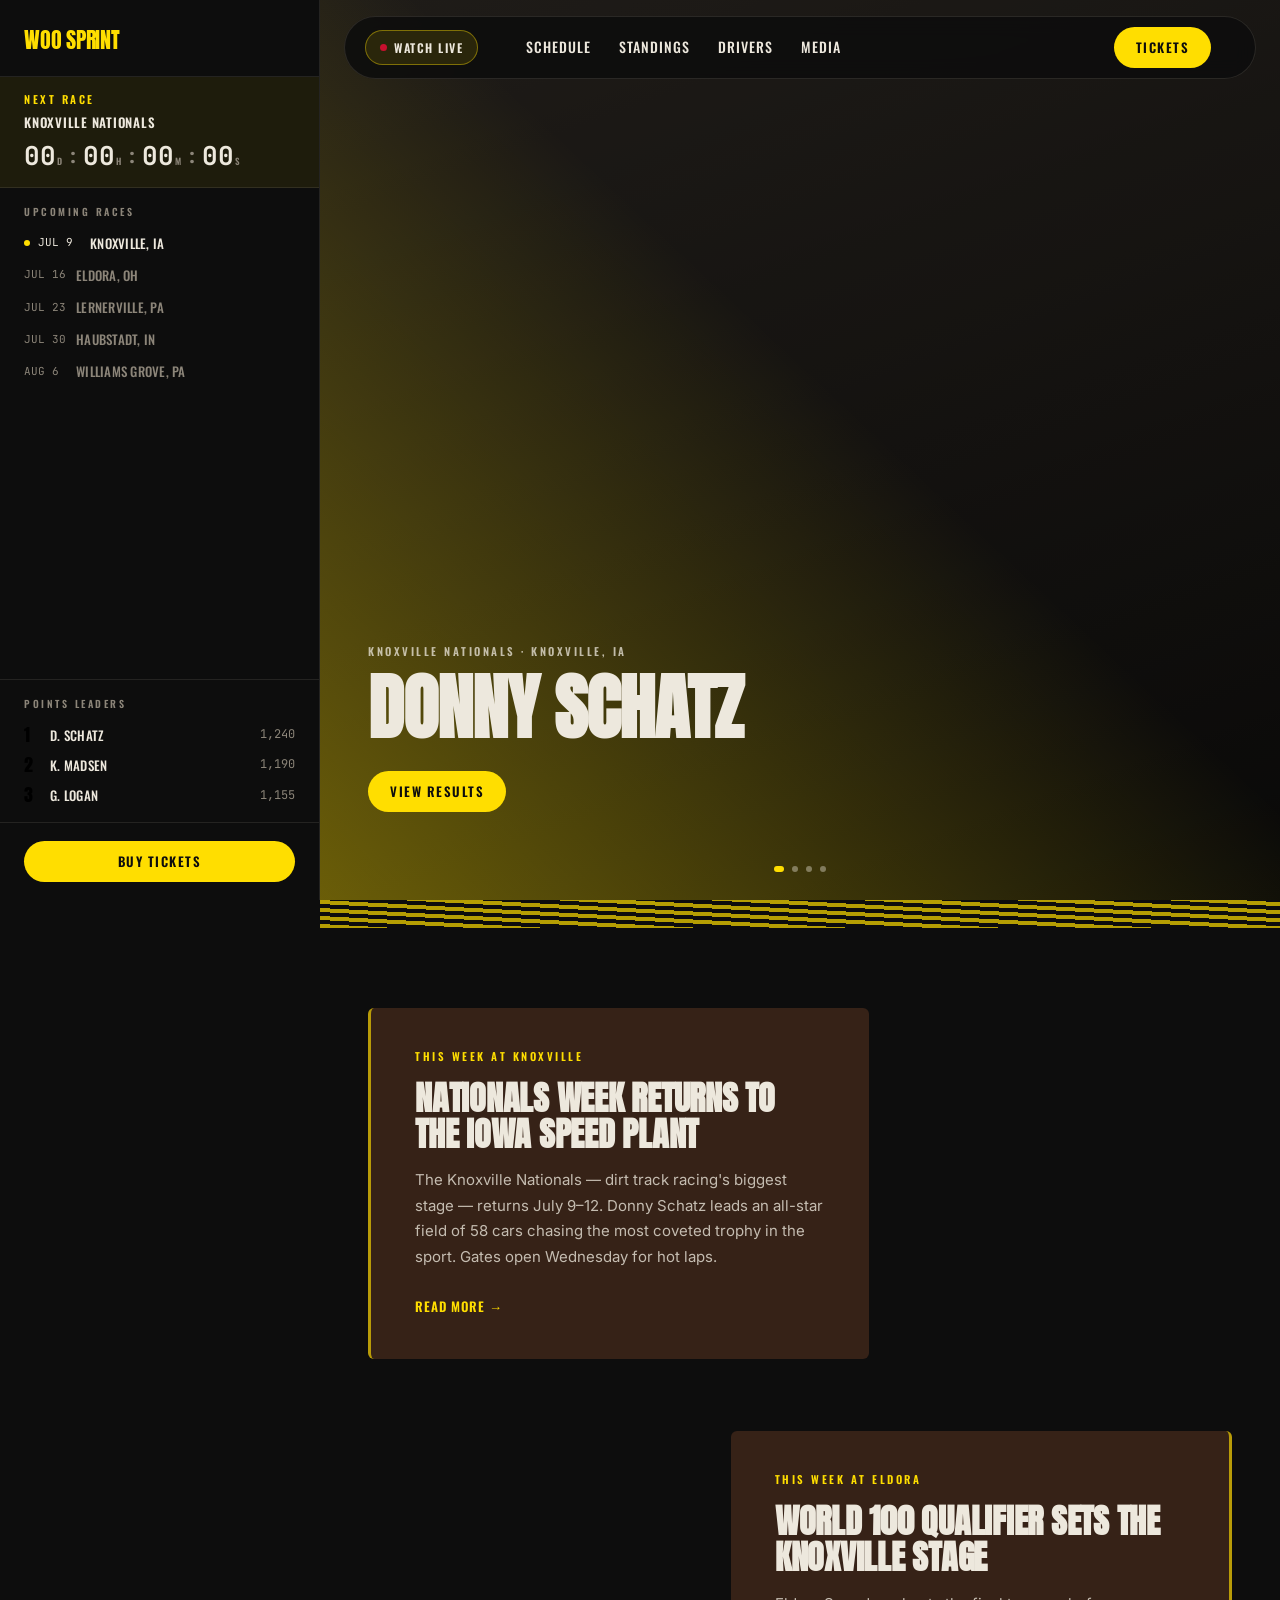
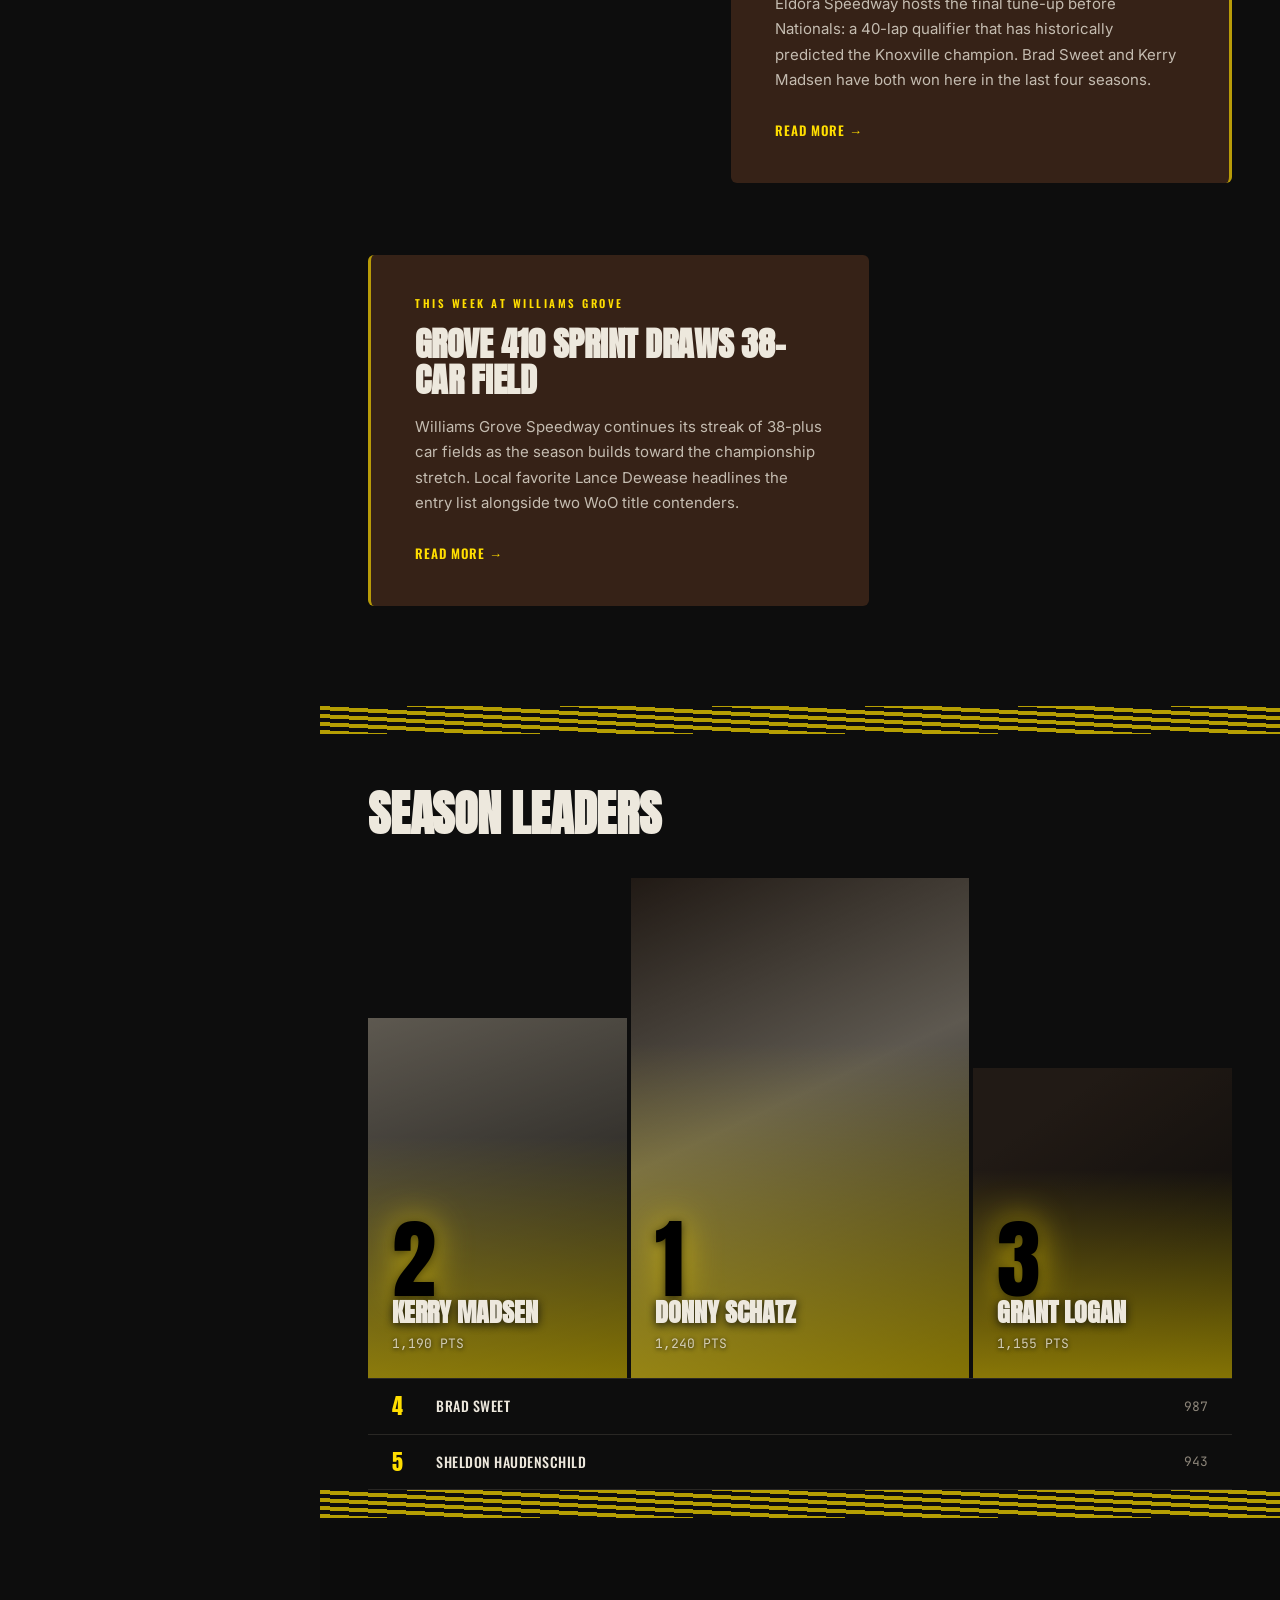
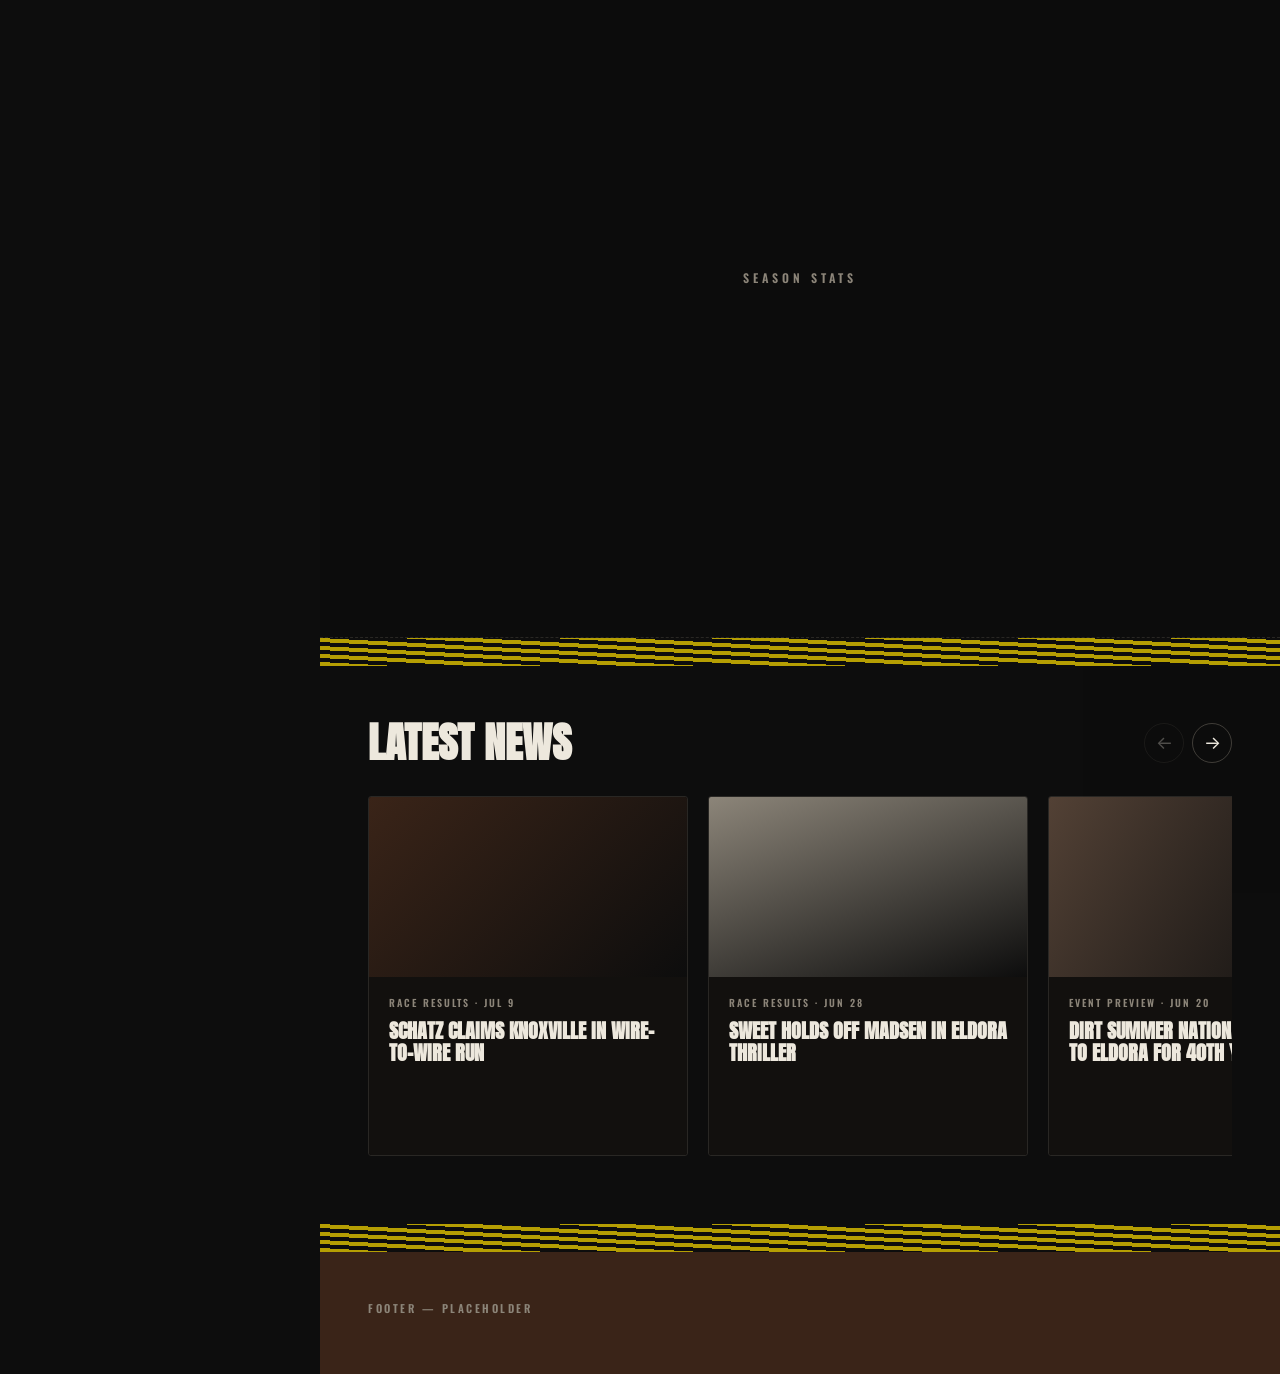
==== index.html @ 0c0a27f6 "floating block buildout and picture optimization" ====
<!DOCTYPE html>
<!-- <html lang="en" data-brand="woo-sprint"> -->
<!-- <html lang="en" data-brand="super-dirtcar"> -->
  <html lang="en" data-brand="woo-latemodel">

<head>
  <meta charset="UTF-8">
  <meta name="viewport" content="width=device-width, initial-scale=1.0">
  <title>World of Outlaws Sprint Cars — DIRTcar Racing</title>
  <link rel="preconnect" href="https://fonts.googleapis.com">
  <link rel="preconnect" href="https://fonts.gstatic.com" crossorigin>
  <link href="https://fonts.googleapis.com/css2?family=Anton&family=Oswald:wght@400;500;600&family=Inter:wght@400;500&family=JetBrains+Mono:wght@400;700&display=swap" rel="stylesheet">
  <link rel="stylesheet" href="style.css">
  <!--
    PERF: Layer 2 background image — browser cannot discover CSS background-image
    URLs until the stylesheet is parsed and applied. This preload moves it onto
    the critical path so it starts loading in parallel with the CSS download.
    fetchpriority="high" because it is a full-viewport, first-paint asset.
    PROD: update href to the WebP/AVIF asset on CloudFront CDN (see DESIGN_PLAN.md § 7).
  -->
  <link rel="preload" as="image" href="https://picsum.photos/seed/dirtcar/1920/1080" fetchpriority="high">
</head>
<body>

  <!-- LAYER 2: Fixed graded background — z-index: 0. Never scrolls. -->
  <div class="layer-bg" aria-hidden="true"></div>

  <!-- LAYER 1A: Left rail — DATA frame. position:fixed, always visible. -->
  <aside class="rail" aria-label="Season data">

    <div class="rail__logo">
      <span class="rail__logo-wordmark">WoO SPRINT</span>
    </div>

    <div class="rail__ticker">
      <p class="rail__eyebrow">NEXT RACE</p>
      <p class="rail__race-name u-truncate">KNOXVILLE NATIONALS</p>
      <div class="countdown" id="countdown" aria-label="Time until race start" aria-live="off">
        <span class="countdown__segment">
          <span class="countdown__digits u-mono-num" id="cd-days">00</span>
          <span class="countdown__unit u-label">D</span>
        </span>
        <span class="countdown__colon" aria-hidden="true">:</span>
        <span class="countdown__segment">
          <span class="countdown__digits u-mono-num" id="cd-hours">00</span>
          <span class="countdown__unit u-label">H</span>
        </span>
        <span class="countdown__colon" aria-hidden="true">:</span>
        <span class="countdown__segment">
          <span class="countdown__digits u-mono-num" id="cd-mins">00</span>
          <span class="countdown__unit u-label">M</span>
        </span>
        <span class="countdown__colon" aria-hidden="true">:</span>
        <span class="countdown__segment">
          <span class="countdown__digits u-mono-num" id="cd-secs">00</span>
          <span class="countdown__unit u-label">S</span>
        </span>
      </div>
    </div>

    <nav class="rail__schedule" aria-label="Upcoming races">
      <h2 class="rail__section-heading u-label">UPCOMING RACES</h2>
      <ul class="rail__race-list" role="list">
        <li class="rail__race-item rail__race-item--next">
          <span class="rail__race-dot" aria-hidden="true"></span>
          <span class="rail__race-date u-mono-num">JUL 9</span>
          <span class="rail__race-track u-truncate">Knoxville, IA</span>
        </li>
        <li class="rail__race-item">
          <span class="rail__race-date u-mono-num">JUL 16</span>
          <span class="rail__race-track u-truncate">Eldora, OH</span>
        </li>
        <li class="rail__race-item">
          <span class="rail__race-date u-mono-num">JUL 23</span>
          <span class="rail__race-track u-truncate">Lernerville, PA</span>
        </li>
        <li class="rail__race-item">
          <span class="rail__race-date u-mono-num">JUL 30</span>
          <span class="rail__race-track u-truncate">Haubstadt, IN</span>
        </li>
        <li class="rail__race-item">
          <span class="rail__race-date u-mono-num">AUG 6</span>
          <span class="rail__race-track u-truncate">Williams Grove, PA</span>
        </li>
      </ul>
    </nav>

    <div class="rail__standings" aria-label="Points leaders">
      <h2 class="rail__section-heading u-label">POINTS LEADERS</h2>
      <ol class="rail__standings-list">
        <li class="rail__standings-item">
          <span class="rail__standings-pos">1</span>
          <span class="rail__standings-name u-truncate">D. SCHATZ</span>
          <span class="rail__standings-pts u-mono-num">1,240</span>
        </li>
        <li class="rail__standings-item">
          <span class="rail__standings-pos">2</span>
          <span class="rail__standings-name u-truncate">K. MADSEN</span>
          <span class="rail__standings-pts u-mono-num">1,190</span>
        </li>
        <li class="rail__standings-item">
          <span class="rail__standings-pos">3</span>
          <span class="rail__standings-name u-truncate">G. LOGAN</span>
          <span class="rail__standings-pts u-mono-num">1,155</span>
        </li>
      </ol>
    </div>

    <div class="rail__cta-wrap">
      <a href="#" class="btn rail__cta">BUY TICKETS</a>
    </div>

  </aside>

  <!-- LAYER 1B: Top pill header — NAVIGATION frame. Spans right column, collapses on scroll. -->
  <header class="pill-header" id="pill-header">
    <div class="pill-header__inner">

      <!-- WATCH LIVE: persists in both pill states when isLive=true. .pill-header--has-live set by JS. -->
      <a href="https://dirtvision.com"
         target="_blank"
         rel="noopener noreferrer"
         class="pill-watch-live"
         id="pill-watch-live"
         aria-label="Watch live racing on DIRTVision, opens in new tab"
         tabindex="-1">
        <span class="pill-watch-live__dot" aria-hidden="true"></span>
        WATCH LIVE
      </a>

      <!-- Logomark: collapsed state only -->
      <span class="pill-header__logomark" aria-hidden="true">WoO</span>

      <!-- Primary nav: expanded state only — collapses into drawer on scroll -->
      <nav class="pill-nav" aria-label="Primary navigation">
        <a href="#schedule" class="pill-nav__link">SCHEDULE</a>
        <a href="#standings" class="pill-nav__link">STANDINGS</a>
        <a href="#drivers" class="pill-nav__link">DRIVERS</a>
        <a href="#media" class="pill-nav__link">MEDIA</a>
      </nav>

      <!-- CTA: always visible in both states -->
      <a href="#" class="btn pill-header__cta-btn">TICKETS</a>

      <!-- Hamburger: collapsed state only -->
      <button class="pill-header__hamburger"
              aria-label="Open navigation menu"
              aria-expanded="false"
              aria-controls="nav-drawer"
              tabindex="-1">
        <span aria-hidden="true"></span>
        <span aria-hidden="true"></span>
        <span aria-hidden="true"></span>
      </button>

    </div>
  </header>

  <!-- Mobile / collapsed nav drawer -->
  <dialog class="nav-drawer" id="nav-drawer" aria-label="Navigation menu">
    <button class="nav-drawer__close" aria-label="Close navigation menu">&#x2715;</button>
    <nav class="nav-drawer__nav" aria-label="Site navigation">
      <a href="#schedule" class="nav-drawer__link">SCHEDULE</a>
      <a href="#standings" class="nav-drawer__link">STANDINGS</a>
      <a href="#drivers" class="nav-drawer__link">DRIVERS</a>
      <a href="#media" class="nav-drawer__link">MEDIA</a>
    </nav>
    <div class="nav-drawer__data">
      <p class="nav-drawer__placeholder">[Upcoming races — placeholder]</p>
      <p class="nav-drawer__placeholder">[Points leaders — placeholder]</p>
    </div>
  </dialog>

  <!-- LAYER 3: Scrolling content — z-index: 10, margin-left: 320px on desktop -->
  <main class="content-channel">

    <!-- LAYER 3.1: Hero — Most Recent Winner Carousel -->
    <!-- PRODUCTION: slide data from WRG-PublicApi race-results endpoint -->
    <section class="hero" id="hero" aria-label="Recent race winners">
      <div class="hero__track">

        <article class="hero__slide hero__slide--active"
                 id="hero-slide-0"
                 aria-roledescription="slide"
                 aria-label="Slide 1 of 4: Donny Schatz">
          <!--
            PROD: replace .hero__photo div with a <picture> element (slide 1 only):
            <picture>
              <source type="image/avif" srcset="hero-schatz.avif">
              <source type="image/webp" srcset="hero-schatz.webp">
              <img class="hero__photo"
                   src="hero-schatz.jpg"
                   alt="Donny Schatz racing at Knoxville Nationals"
                   width="1440" height="900"
                   loading="eager" fetchpriority="high" decoding="sync">
            </picture>
            ABOVE THE FOLD — do NOT use loading="lazy".
            Sized to 1440×900 (viewport box); serve from CloudFront CDN.
          -->
          <div class="hero__photo" aria-hidden="true"></div>
          <div class="hero__grad" aria-hidden="true"></div>
          <div class="hero__content" data-initial>
            <p class="hero__eyebrow">KNOXVILLE NATIONALS · KNOXVILLE, IA</p>
            <h2 class="hero__name">DONNY SCHATZ</h2>
            <a href="#" class="btn hero__cta">VIEW RESULTS</a>
          </div>
        </article>

        <article class="hero__slide"
                 id="hero-slide-1"
                 aria-roledescription="slide"
                 aria-label="Slide 2 of 4: Brad Sweet"
                 aria-hidden="true">
          <!--
            PROD: <picture> with lazy loading — slide starts hidden, 5 s until auto-advance:
            <picture>
              <source type="image/avif" srcset="hero-sweet.avif">
              <source type="image/webp" srcset="hero-sweet.webp">
              <img class="hero__photo"
                   src="hero-sweet.jpg"
                   alt="Brad Sweet racing at Eldora Speedway"
                   width="1440" height="900"
                   loading="lazy" decoding="async">
            </picture>
          -->
          <div class="hero__photo" aria-hidden="true"></div>
          <div class="hero__grad" aria-hidden="true"></div>
          <div class="hero__content">
            <p class="hero__eyebrow">DIRT SUMMER NATIONALS · ELDORA, OH</p>
            <h2 class="hero__name">BRAD SWEET</h2>
            <a href="#" class="btn hero__cta">VIEW RESULTS</a>
          </div>
        </article>

        <article class="hero__slide"
                 id="hero-slide-2"
                 aria-roledescription="slide"
                 aria-label="Slide 3 of 4: Kerry Madsen"
                 aria-hidden="true">
          <!--
            PROD: <picture> with lazy loading — slide 3:
            <picture>
              <source type="image/avif" srcset="hero-madsen.avif">
              <source type="image/webp" srcset="hero-madsen.webp">
              <img class="hero__photo"
                   src="hero-madsen.jpg"
                   alt="Kerry Madsen racing at Williams Grove Speedway"
                   width="1440" height="900"
                   loading="lazy" decoding="async">
            </picture>
          -->
          <div class="hero__photo" aria-hidden="true"></div>
          <div class="hero__grad" aria-hidden="true"></div>
          <div class="hero__content">
            <p class="hero__eyebrow">WILLIAMS GROVE 410 SPRINT · WILLIAMS GROVE, PA</p>
            <h2 class="hero__name">KERRY MADSEN</h2>
            <a href="#" class="btn hero__cta">VIEW RESULTS</a>
          </div>
        </article>

        <article class="hero__slide"
                 id="hero-slide-3"
                 aria-roledescription="slide"
                 aria-label="Slide 4 of 4: Sheldon Haudenschild"
                 aria-hidden="true">
          <!--
            PROD: <picture> with lazy loading — slide 4:
            <picture>
              <source type="image/avif" srcset="hero-haudenschild.avif">
              <source type="image/webp" srcset="hero-haudenschild.webp">
              <img class="hero__photo"
                   src="hero-haudenschild.jpg"
                   alt="Sheldon Haudenschild racing at Tulsa Speedway"
                   width="1440" height="900"
                   loading="lazy" decoding="async">
            </picture>
          -->
          <div class="hero__photo" aria-hidden="true"></div>
          <div class="hero__grad" aria-hidden="true"></div>
          <div class="hero__content">
            <p class="hero__eyebrow">DIRT CLASSIC · TULSA, OK</p>
            <h2 class="hero__name">SHELDON HAUDENSCHILD</h2>
            <a href="#" class="btn hero__cta">VIEW RESULTS</a>
          </div>
        </article>

      </div>

      <div class="hero__dots" role="group" aria-label="Slide navigation">
        <button class="hero__dot hero__dot--active"
                aria-label="Slide 1: Donny Schatz"
                aria-pressed="true"></button>
        <button class="hero__dot"
                aria-label="Slide 2: Brad Sweet"
                aria-pressed="false"
                tabindex="-1"></button>
        <button class="hero__dot"
                aria-label="Slide 3: Kerry Madsen"
                aria-pressed="false"
                tabindex="-1"></button>
        <button class="hero__dot"
                aria-label="Slide 4: Sheldon Haudenschild"
                aria-pressed="false"
                tabindex="-1"></button>
      </div>
    </section>

    <!-- Scroll sentinel: IntersectionObserver target for pill collapse trigger -->
    <div class="scroll-sentinel" id="scroll-sentinel" aria-hidden="true"></div>

    <!-- Clay-groove divider sample — renders between hero and floating blocks -->
    <div class="clay-divider" aria-hidden="true"></div>

    <!-- LAYER 3.2: Floating Feature Blocks — Thibaut Courtois pattern -->
    <!--
      PRODUCTION: .layer-bg::before photograph must depict the SAME track/event
      as these editorial blocks. The background is the subject of the content
      floating in front of it — without that alignment the three-layer depth model
      collapses to a generic parallax gesture. Update the background-image URL in
      .layer-bg::before and the block copy together as a single release when
      featuring a new event. Block content from WRG-PublicApi featured-events endpoint.
    -->
    <section class="floating-blocks" id="schedule" aria-label="Race week features">
      <div class="floating-blocks__inner">

        <div class="floating-block floating-block--left">
          <article class="floating-block__card">
            <p class="floating-block__eyebrow u-label">This week at Knoxville</p>
            <h2 class="floating-block__headline">NATIONALS WEEK RETURNS TO THE IOWA SPEED PLANT</h2>
            <p class="floating-block__blurb">The Knoxville Nationals — dirt track racing's biggest stage — returns July 9–12. Donny Schatz leads an all-star field of 58 cars chasing the most coveted trophy in the sport. Gates open Wednesday for hot laps.</p>
            <a href="#" class="floating-block__link">Read more &#8594;</a>
          </article>
        </div>

        <div class="floating-block floating-block--right">
          <article class="floating-block__card">
            <p class="floating-block__eyebrow u-label">This week at Eldora</p>
            <h2 class="floating-block__headline">WORLD 100 QUALIFIER SETS THE KNOXVILLE STAGE</h2>
            <p class="floating-block__blurb">Eldora Speedway hosts the final tune-up before Nationals: a 40-lap qualifier that has historically predicted the Knoxville champion. Brad Sweet and Kerry Madsen have both won here in the last four seasons.</p>
            <a href="#" class="floating-block__link">Read more &#8594;</a>
          </article>
        </div>

        <div class="floating-block floating-block--left">
          <article class="floating-block__card">
            <p class="floating-block__eyebrow u-label">This week at Williams Grove</p>
            <h2 class="floating-block__headline">GROVE 410 SPRINT DRAWS 38-CAR FIELD</h2>
            <p class="floating-block__blurb">Williams Grove Speedway continues its streak of 38-plus car fields as the season builds toward the championship stretch. Local favorite Lance Dewease headlines the entry list alongside two WoO title contenders.</p>
            <a href="#" class="floating-block__link">Read more &#8594;</a>
          </article>
        </div>

      </div>
    </section>

    <!-- LAYER 3.3: Standings — Formula 1 podium pattern -->
    <!-- PRODUCTION: driver data from WRG-PublicApi driver/standings tables -->
    <section class="standings" id="standings" aria-label="Season standings">
      <div class="clay-divider" aria-hidden="true"></div>

      <div class="standings__inner">
        <h2 class="standings__heading">SEASON LEADERS</h2>

        <!-- Podium: DOM order P1, P2, P3 (semantic); CSS order rearranges to P2, P1, P3 on desktop -->
        <div class="standings__podium" id="standings-podium">

          <!-- P1 — champion; desktop center (order:2), mobile first (order:1) -->
          <article class="standings__card standings__card--p1" aria-label="1st place: Donny Schatz">
            <!--
              PROD: replace .standings__photo div (P1 — ~400 px wide × 500 px tall):
              <picture>
                <source type="image/avif" srcset="driver-schatz.avif">
                <source type="image/webp" srcset="driver-schatz.webp">
                <img class="standings__photo"
                     src="driver-schatz.jpg"
                     alt=""
                     width="400" height="500"
                     loading="lazy" decoding="async">
              </picture>
              alt="" because the article's aria-label already names the driver;
              the photo is supplementary. Card is position:relative so the img
              must be position:absolute; inset:0; width:100%; height:100%;
              object-fit:cover (add to .standings__photo img rule in CSS).
            -->
            <div class="standings__photo" aria-hidden="true"></div>
            <div class="standings__wash" aria-hidden="true"></div>
            <div class="standings__info">
              <span class="standings__rank" aria-hidden="true">1</span>
              <h3 class="standings__name">DONNY SCHATZ</h3>
              <span class="standings__pts u-mono-num">1,240 PTS</span>
            </div>
          </article>

          <!-- P2 — desktop left flank (order:1) -->
          <article class="standings__card standings__card--p2" aria-label="2nd place: Kerry Madsen">
            <!--
              PROD: replace .standings__photo div (P2 — ~308 px wide × 360 px tall):
              <picture>
                <source type="image/avif" srcset="driver-madsen.avif">
                <source type="image/webp" srcset="driver-madsen.webp">
                <img class="standings__photo"
                     src="driver-madsen.jpg"
                     alt=""
                     width="308" height="360"
                     loading="lazy" decoding="async">
              </picture>
            -->
            <div class="standings__photo" aria-hidden="true"></div>
            <div class="standings__wash" aria-hidden="true"></div>
            <div class="standings__info">
              <span class="standings__rank" aria-hidden="true">2</span>
              <h3 class="standings__name">KERRY MADSEN</h3>
              <span class="standings__pts u-mono-num">1,190 PTS</span>
            </div>
          </article>

          <!-- P3 — desktop right flank (order:3) -->
          <article class="standings__card standings__card--p3" aria-label="3rd place: Grant Logan">
            <!--
              PROD: replace .standings__photo div (P3 — ~308 px wide × 310 px tall):
              <picture>
                <source type="image/avif" srcset="driver-logan.avif">
                <source type="image/webp" srcset="driver-logan.webp">
                <img class="standings__photo"
                     src="driver-logan.jpg"
                     alt=""
                     width="308" height="310"
                     loading="lazy" decoding="async">
              </picture>
            -->
            <div class="standings__photo" aria-hidden="true"></div>
            <div class="standings__wash" aria-hidden="true"></div>
            <div class="standings__info">
              <span class="standings__rank" aria-hidden="true">3</span>
              <h3 class="standings__name">GRANT LOGAN</h3>
              <span class="standings__pts u-mono-num">1,155 PTS</span>
            </div>
          </article>

        </div>

        <!-- P4–P5 compact rows — PRODUCTION: from WRG-PublicApi driver/standings tables -->
        <ol class="standings__list" aria-label="Standings positions 4 and 5">
          <li class="standings__list-item">
            <span class="standings__list-rank" aria-hidden="true">4</span>
            <span class="standings__list-name">BRAD SWEET</span>
            <span class="standings__list-pts u-mono-num"><span class="sr-only">Points: </span>987</span>
          </li>
          <li class="standings__list-item">
            <span class="standings__list-rank" aria-hidden="true">5</span>
            <span class="standings__list-name">SHELDON HAUDENSCHILD</span>
            <span class="standings__list-pts u-mono-num"><span class="sr-only">Points: </span>943</span>
          </li>
        </ol>
      </div>

      <div class="clay-divider" aria-hidden="true"></div>
    </section>

    <section class="placeholder-section" aria-label="Season stats (placeholder)">
      <p class="placeholder-section__label u-label">SEASON STATS</p>
    </section>

    <!-- LAYER 3.5: News — Juventus horizontal card scroll pattern -->
    <!-- PRODUCTION: card data from WRG-PublicApi news endpoint -->
    <section class="news" id="media" aria-label="Latest news">
      <div class="clay-divider" aria-hidden="true"></div>

      <div class="news__inner">
        <div class="news__header">
          <h2 class="news__heading">LATEST NEWS</h2>
          <div class="news__arrows">
            <button class="news__arrow news__arrow--prev"
                    aria-label="Previous news"
                    disabled>&#8592;</button>
            <button class="news__arrow news__arrow--next"
                    aria-label="Next news">&#8594;</button>
          </div>
        </div>

        <div class="news__track" id="news-track" tabindex="0">

          <!--
            PROD IMAGE PATTERN (all news cards — repeat per card):
            Replace .news__card-image div with a <picture> element:
            <picture>
              <source type="image/avif" srcset="news-slug.avif">
              <source type="image/webp" srcset="news-slug.webp">
              <img class="news__card-image"
                   src="news-slug.jpg"
                   alt="[Descriptive caption — distinct from headline; what is shown in the photo]"
                   width="320" height="180"
                   loading="lazy" decoding="async">
            </picture>
            All news cards are below the fold — loading="lazy" is correct for every card.
            width/height lock the 16:9 aspect ratio so the browser reserves 180 px of height
            before the image loads (prevents layout shift in the card track).
            Add object-fit: cover to .news__card-image img in CSS when real images land.
            Images from WRG-PublicApi news endpoint; serve WebP/AVIF at 320×180 from CDN.
          -->
          <article class="news__card">
            <a href="#" class="news__card-link">
              <div class="news__card-image" aria-hidden="true"></div>
              <div class="news__card-body">
                <p class="news__card-eyebrow u-label">RACE RESULTS · JUL 9</p>
                <h3 class="news__card-headline">SCHATZ CLAIMS KNOXVILLE IN WIRE-TO-WIRE RUN</h3>
              </div>
            </a>
          </article>

          <article class="news__card">
            <a href="#" class="news__card-link">
              <div class="news__card-image" aria-hidden="true"></div>
              <div class="news__card-body">
                <p class="news__card-eyebrow u-label">RACE RESULTS · JUN 28</p>
                <h3 class="news__card-headline">SWEET HOLDS OFF MADSEN IN ELDORA THRILLER</h3>
              </div>
            </a>
          </article>

          <article class="news__card">
            <a href="#" class="news__card-link">
              <div class="news__card-image" aria-hidden="true"></div>
              <div class="news__card-body">
                <p class="news__card-eyebrow u-label">EVENT PREVIEW · JUN 20</p>
                <h3 class="news__card-headline">DIRT SUMMER NATIONALS RETURNS TO ELDORA FOR 40TH YEAR</h3>
              </div>
            </a>
          </article>

          <article class="news__card">
            <a href="#" class="news__card-link">
              <div class="news__card-image" aria-hidden="true"></div>
              <div class="news__card-body">
                <p class="news__card-eyebrow u-label">DRIVER NEWS · MAR 3</p>
                <h3 class="news__card-headline">HAUDENSCHILD EXTENDS WITH STENHOUSE JR.&ndash;MARSHALL</h3>
              </div>
            </a>
          </article>

          <article class="news__card">
            <a href="#" class="news__card-link">
              <div class="news__card-image" aria-hidden="true"></div>
              <div class="news__card-body">
                <p class="news__card-eyebrow u-label">RACE RESULTS · JUN 14</p>
                <h3 class="news__card-headline">MADSEN DOMINATES WILLIAMS GROVE IN FLAG-TO-FLAG WIN</h3>
              </div>
            </a>
          </article>

          <article class="news__card">
            <a href="#" class="news__card-link">
              <div class="news__card-image" aria-hidden="true"></div>
              <div class="news__card-body">
                <p class="news__card-eyebrow u-label">STANDINGS · JUL 1</p>
                <h3 class="news__card-headline">POINTS BATTLE TIGHTENS WITH SIX ROUNDS REMAINING</h3>
              </div>
            </a>
          </article>

          <article class="news__card">
            <a href="#" class="news__card-link">
              <div class="news__card-image" aria-hidden="true"></div>
              <div class="news__card-body">
                <p class="news__card-eyebrow u-label">SERIES NEWS · JAN 15</p>
                <h3 class="news__card-headline">2026 SPRINT SEASON EXPANDS TO 90 EVENTS ACROSS 22 STATES</h3>
              </div>
            </a>
          </article>

        </div>
      </div>

      <div class="clay-divider" aria-hidden="true"></div>
    </section>

  </main>

  <footer class="site-footer" aria-label="Site footer">
    <p class="site-footer__placeholder u-label">FOOTER — PLACEHOLDER</p>
  </footer>

  <script src="script.js" defer></script>
</body>
</html>
---- style.css ----
/* ============================================================
   DESIGN TOKENS
   Custom properties — the only place hex values are allowed.
   Component rules reference var(--dc-*) and var(--brand-*) only.
   ============================================================ */

:root {
  /* Structural neutrals — warm bias, NCS Y50R family */
  --dc-black:      #0D0D0D;
  --dc-clay:       #3A2418;
  --dc-yellow:     #F4B400;
  --dc-red:        #C8102E;
  --dc-bone:       #EDE8DD;
  --dc-track-gray: #8C8579;

  /* Typography families */
  --font-display: 'Anton', sans-serif;
  --font-label:   'Oswald', sans-serif;
  --font-body:    'Inter', sans-serif;
  --font-mono:    'JetBrains Mono', monospace;

  /* Layout dimensions */
  --rail-width:    320px;
  --pill-top:      16px;
  --pill-pad-x:    24px;
  --mobile-bar-h:  56px;
}

/* Brand skins — hex values sourced from racing_entity DB table. Do not alter. */

[data-brand="woo-sprint"] {
  /* World of Outlaws Sprint Car Series — racing_entity_ID 91 */
  --brand-primary:   #0C7ABF;
  --brand-secondary: #F37937;
  --brand-base:      #0D0D0D;
}

[data-brand="woo-latemodel"] {
  /* World of Outlaws Late Model Series — racing_entity_ID 90 */
  --brand-primary:   #FFDE00;
  --brand-secondary: #000000;
  --brand-base:      #0D0D0D;
}

[data-brand="super-dirtcar"] {
  /* Super DIRTcar Series — racing_entity_ID 8 */
  --brand-primary:   #EB1C25;
  /* WARNING: #EB1C25 on --dc-black = 4.35:1 contrast. Passes large-text AA (3:1)
     only. Never use --brand-primary as body-weight text in this skin. */
  --brand-secondary: #F4B400;  /* DERIVED — no secondary_HTML_color in DB; placeholder */
  --brand-base:      #0D0D0D;
}


/* ============================================================
   RESETS
   ============================================================ */

*, *::before, *::after {
  box-sizing: border-box;
  margin: 0;
  padding: 0;
}

html {
  scroll-behavior: smooth;
}

body {
  background-color: var(--dc-black);
  color: var(--dc-bone);
  font-family: var(--font-body);
  font-size: 16px;
  line-height: 1.625;
  -webkit-font-smoothing: antialiased;
  -moz-osx-font-smoothing: grayscale;
  min-height: 100vh;
  overflow-x: hidden;
}

ul, ol {
  list-style: none;
}

a {
  color: inherit;
  text-decoration: none;
}

button {
  background: none;
  border: none;
  cursor: pointer;
  font: inherit;
  color: inherit;
}

img {
  display: block;
  max-width: 100%;
}


/* ============================================================
   TYPOGRAPHY
   ============================================================ */

/* Anton — display headlines, uppercase only, never below 24px */
/* Oswald — labels, nav items, eyebrows, max 14px in label contexts */
/* Inter — body copy */
/* JetBrains Mono — stats, timing, countdown digits */

/* Global focus-visible: --dc-yellow outline on all interactive elements */
:focus-visible {
  outline: 2px solid var(--dc-yellow);
  outline-offset: 3px;
  border-radius: 2px;
}


/* ============================================================
   LAYOUT — Three-Layer Depth System
   ============================================================

   Layer 2  z-index: 0   position:fixed  — graded background, never scrolls
   Layer 1A z-index: 30  position:fixed  — left rail, DATA frame
   Layer 1B z-index: 30  position:fixed  — pill header, NAVIGATION frame
   Layer 3  z-index: 10  normal flow     — scrolling content channel

   ============================================================ */

/* --- Layer 2: Fixed graded background --- */
/* iOS Safari note: background-attachment:fixed does not render on iOS Safari.
   Layer 2 degrades to a static (scrolling) background on that platform.
   The three-layer depth model becomes two-layer on iOS mobile. */
.layer-bg {
  position: fixed;
  inset: 0;
  z-index: 0;
  /* Load-failure fallback: token-based warm gradient visible if ::before image fails */
  background: linear-gradient(150deg, var(--dc-clay) 0%, var(--dc-black) 100%);
}

/* Salzburgring treatment: real race-action photo + sepia/brown grade.
   filter applied to ::before only — vignette (::after) is unaffected. */
/*
   PROD IMAGE — Layer 2 background (heaviest single asset):
   • Serve as AVIF first, WebP fallback, from CloudFront CDN.
   • Target ≤ 200 KB at 1920×1080 (AVIF at q55 or WebP at q75–80).
     At 4K screens a 2560×1440 srcset variant is worth the extra weight.
   • LQIP: serve a 32×18 base64-blurred JPEG as the initial background-image
     (loads inline, no extra request), then swap in the full URL once loaded.
     Swap can be done in JS via a hidden Image() object; set background-image
     on load. Gives a warm color-fill during load rather than solid black.
   • Coordinate URL update with floating-blocks copy — the photo must depict
     the same event as the editorial blocks (see HTML comment on #schedule).
   • The token-based gradient on .layer-bg is the load-failure fallback.
     Do not remove it.
*/
.layer-bg::before {
  content: '';
  position: absolute;
  inset: 0;
  /* PLACEHOLDER — swap for real WRG race-action photo (car at speed, dirt oval, night) */
  background-image: url('https://picsum.photos/seed/dirtcar/1920/1080');
  background-size: cover;
  background-position: center 30%;
  /* Sepia/brown grade: pushes vivid photo colors toward warm desaturated tone.
     Result: recognizable photo texture with brownish, moody, race-night quality.
     Adjust sepia() and saturate() together — both are needed to kill chroma fully. */
  filter: sepia(0.75) saturate(0.55) brightness(0.60);
}

/* Edge vignette — darkens perimeter ~60–80% for Layer 3 text legibility */
.layer-bg::after {
  content: '';
  position: absolute;
  inset: 0;
  background: radial-gradient(
    ellipse 85% 85% at 50% 40%,
    transparent 30%,
    color-mix(in srgb, var(--dc-black) 55%, transparent) 70%,
    color-mix(in srgb, var(--dc-black) 82%, transparent) 100%
  );
}

/* --- Layer 1A: Left rail --- */
.rail {
  position: fixed;
  left: 0;
  top: 0;
  width: var(--rail-width);
  height: 100vh;
  z-index: 30;
  background: var(--dc-black);
  display: flex;
  flex-direction: column;
  overflow: hidden;
  border-right: 1px solid color-mix(in srgb, var(--dc-track-gray) 18%, transparent);
}

/* --- Layer 1B: Top pill header --- */
/* Spans right content column only: left: var(--rail-width) to right: 0 */
.pill-header {
  position: fixed;
  left: var(--rail-width);
  right: 0;
  top: var(--pill-top);
  z-index: 30;
  padding: 0 var(--pill-pad-x);
  pointer-events: none;
}

.pill-header__inner {
  width: 100%;
  max-width: 1200px; /* explicit value — allows transition to max-width: 240px */
  display: flex;
  align-items: center;
  justify-content: space-between;
  gap: 24px;
  background: rgba(13, 13, 13, 0.88);
  backdrop-filter: blur(10px);
  -webkit-backdrop-filter: blur(10px);
  border: 1px solid color-mix(in srgb, var(--dc-track-gray) 22%, transparent);
  border-radius: 9999px;
  padding: 10px 20px;
  pointer-events: all;
  overflow: hidden;
}

/* --- Layer 3: Scrolling content --- */
.content-channel {
  position: relative;
  z-index: 10;
  margin-left: var(--rail-width);
}

.site-footer {
  position: relative;
  z-index: 10;
  margin-left: var(--rail-width);
  background: var(--dc-clay);
  padding: 48px 48px 56px;
}


/* ============================================================
   COMPONENTS
   ============================================================ */

/* --- Rail: Logo module --- */
.rail__logo {
  flex-shrink: 0;
  padding: 22px 24px 18px;
  border-bottom: 1px solid color-mix(in srgb, var(--dc-track-gray) 18%, transparent);
}

.rail__logo-wordmark {
  font-family: var(--font-display);
  font-size: 22px;
  text-transform: uppercase;
  color: var(--brand-primary);
  letter-spacing: -0.25px;
  display: block;
}

/* --- Rail: Ticker module (countdown + next race) --- */
.rail__ticker {
  flex-shrink: 0;
  padding: 14px 24px 18px;
  background: color-mix(in srgb, var(--brand-primary) 7%, transparent);
  border-bottom: 1px solid color-mix(in srgb, var(--dc-track-gray) 18%, transparent);
}

.rail__eyebrow {
  font-family: var(--font-label);
  font-size: 11px;
  font-weight: 600;
  letter-spacing: 2.5px;
  text-transform: uppercase;
  color: var(--brand-primary);
  margin-bottom: 3px;
}

.rail__race-name {
  font-family: var(--font-label);
  font-size: 13px;
  font-weight: 600;
  letter-spacing: 0.75px;
  text-transform: uppercase;
  color: var(--dc-bone);
  margin-bottom: 10px;
}

.countdown {
  display: flex;
  align-items: center;
  gap: 2px;
}

.countdown__segment {
  display: flex;
  align-items: baseline;
  gap: 1px;
}

.countdown__digits {
  font-size: 26px;
  font-weight: 700;
  color: var(--dc-bone);
  line-height: 1;
  min-width: 2ch;
  display: inline-block;
}

.countdown__unit {
  font-size: 9px;
  letter-spacing: 1px;
  margin-bottom: 1px;
}

.countdown__colon {
  font-family: var(--font-mono);
  font-size: 20px;
  font-weight: 700;
  color: var(--dc-track-gray);
  margin: 0 2px;
  line-height: 1;
  align-self: center;
  user-select: none;
}

/* --- Rail: Schedule module (internally scrollable) --- */
.rail__schedule {
  flex: 1;
  min-height: 0;
  overflow-y: auto;
  padding: 16px 24px;
  border-bottom: 1px solid color-mix(in srgb, var(--dc-track-gray) 18%, transparent);
  scrollbar-width: thin;
  scrollbar-color: color-mix(in srgb, var(--dc-track-gray) 40%, transparent) transparent;
}

.rail__section-heading {
  font-size: 10px;
  letter-spacing: 2.5px;
  margin-bottom: 12px;
}

.rail__race-list {
  display: flex;
  flex-direction: column;
  gap: 11px;
}

.rail__race-item {
  display: flex;
  align-items: center;
  gap: 8px;
}

.rail__race-dot {
  width: 6px;
  height: 6px;
  border-radius: 50%;
  background: var(--brand-primary);
  flex-shrink: 0;
  opacity: 0;
}

.rail__race-item--next .rail__race-dot {
  opacity: 1;
}

.rail__race-date {
  font-size: 11px;
  color: var(--dc-track-gray);
  flex-shrink: 0;
  min-width: 44px;
}

.rail__race-item--next .rail__race-date {
  color: var(--dc-bone);
}

.rail__race-track {
  font-family: var(--font-label);
  font-size: 13px;
  font-weight: 500;
  color: var(--dc-track-gray);
  text-transform: uppercase;
  letter-spacing: 0.25px;
}

.rail__race-item--next .rail__race-track {
  color: var(--dc-bone);
}

/* --- Rail: Standings module --- */
.rail__standings {
  flex-shrink: 0;
  padding: 16px 24px;
  border-bottom: 1px solid color-mix(in srgb, var(--dc-track-gray) 18%, transparent);
}

.rail__standings-list {
  display: flex;
  flex-direction: column;
  gap: 9px;
}

.rail__standings-item {
  display: flex;
  align-items: center;
  gap: 10px;
}

.rail__standings-pos {
  font-family: var(--font-display);
  font-size: 18px;
  color: var(--brand-secondary);
  flex-shrink: 0;
  min-width: 16px;
  line-height: 1;
}

.rail__standings-name {
  font-family: var(--font-label);
  font-size: 13px;
  font-weight: 500;
  letter-spacing: 0.25px;
  text-transform: uppercase;
  color: var(--dc-bone);
  flex: 1;
}

.rail__standings-pts {
  font-size: 12px;
  color: var(--dc-track-gray);
  flex-shrink: 0;
}

/* --- Rail: CTA module (pinned bottom) --- */
.rail__cta-wrap {
  flex-shrink: 0;
  padding: 18px 24px;
}

.rail__cta {
  width: 100%;
}

/* --- Button --- */
.btn {
  display: inline-flex;
  align-items: center;
  justify-content: center;
  font-family: var(--font-label);
  font-size: 13px;
  font-weight: 600;
  letter-spacing: 1.5px;
  text-transform: uppercase;
  color: var(--dc-black);
  background: var(--brand-primary);
  border-radius: 9999px;
  padding: 10px 22px;
  white-space: nowrap;
  cursor: pointer;
  border: none;
}

/* --- Pill header: expanded state (default) --- */

/* Logomark: invisible and inert when expanded */
.pill-header__logomark {
  font-family: var(--font-display);
  font-size: 16px;
  text-transform: uppercase;
  color: var(--brand-primary);
  white-space: nowrap;
  overflow: hidden;
  max-width: 0;
  opacity: 0;
  pointer-events: none;
  flex-shrink: 0;
}

/* Nav: visible when expanded */
.pill-nav {
  display: flex;
  align-items: center;
  gap: 28px;
  overflow: hidden;
  flex: 1;
  max-width: 600px; /* explicit value — allows transition to max-width: 0 */
  opacity: 1;
}

.pill-nav__link {
  font-family: var(--font-label);
  font-size: 14px;
  font-weight: 500;
  letter-spacing: 1px;
  text-transform: uppercase;
  color: var(--dc-bone);
  white-space: nowrap;
}

.pill-nav__link:hover {
  color: var(--brand-primary);
}

/* CTA: always visible */
.pill-header__cta-btn {
  flex-shrink: 0;
}

/* Hamburger: invisible and inert when expanded */
.pill-header__hamburger {
  display: flex;
  flex-direction: column;
  justify-content: center;
  align-items: center;
  gap: 5px;
  width: 36px;
  height: 36px;
  flex-shrink: 0;
  overflow: hidden;
  max-width: 0;
  opacity: 0;
  pointer-events: none;
  padding: 0;
}

.pill-header__hamburger span {
  display: block;
  width: 18px;
  height: 2px;
  background: var(--dc-bone);
  border-radius: 1px;
  flex-shrink: 0;
}

/* --- WATCH LIVE button (collapsed pill + isLive only) --- */
/* .pill-header--has-live is added by JS when isLive === true.
   Button is hidden by default; visible in BOTH pill states when live. */
.pill-watch-live {
  display: inline-flex;
  align-items: center;
  gap: 7px;
  font-family: var(--font-label);
  font-size: 12px;
  font-weight: 600;
  letter-spacing: 1.5px;
  text-transform: uppercase;
  color: var(--dc-bone);
  background: color-mix(in srgb, var(--brand-primary) 12%, var(--dc-black));
  border: 1px solid color-mix(in srgb, var(--brand-primary) 40%, transparent);
  border-radius: 9999px;
  padding: 7px 14px;
  white-space: nowrap;
  cursor: pointer;
  flex-shrink: 0;
  /* Hidden by default — shown whenever .pill-header--has-live is present */
  max-width: 0;
  overflow: hidden;
  opacity: 0;
  pointer-events: none;
}

.pill-watch-live__dot {
  width: 7px;
  height: 7px;
  border-radius: 50%;
  background: var(--dc-red); /* structural "live" signal — never brand-adaptive */
  flex-shrink: 0;
}

/* Live dot pulse: added under no-preference below.
   Under reduced-motion: dot is visible and static (paused). */
@keyframes live-pulse {
  0%, 100% { opacity: 1;    }
  50%       { opacity: 0.25; }
}

/* --- Pill header: collapsed state --- */
/* Class toggled by IntersectionObserver in script.js when sentinel exits viewport */
.pill-header--collapsed .pill-header__inner {
  max-width: 440px;
  justify-content: flex-start;
  gap: 12px;  /* tighten gap in collapsed state; zero-width nav still occupies two gap slots */
}

.pill-header--collapsed .pill-header__logomark {
  max-width: 80px;
  opacity: 1;
  pointer-events: auto;
}

.pill-header--collapsed .pill-nav {
  max-width: 0;
  opacity: 0;
  pointer-events: none;
  flex: 0 0 auto;
}

.pill-header--collapsed .pill-header__hamburger {
  max-width: 44px;
  opacity: 1;
  pointer-events: auto;
}

/* WATCH LIVE: visible whenever live — persists across both expanded and collapsed pill states */
.pill-header--has-live .pill-watch-live {
  max-width: 180px;
  opacity: 1;
  pointer-events: auto;
}

/* Pill transitions — decorative, suppressed under reduced-motion.
   Pill collapse still fires under reduced-motion (functional state change);
   only the easing animation is suppressed — it snaps instantly. */
@media (prefers-reduced-motion: no-preference) {
  .pill-header__inner {
    transition: max-width 250ms ease;
  }

  .pill-header__logomark,
  .pill-nav,
  .pill-header__hamburger,
  .pill-watch-live {
    transition: max-width 250ms ease, opacity 220ms ease;
  }

  .pill-watch-live__dot {
    animation: live-pulse 1.2s ease-in-out infinite;
  }
}

/* --- Nav drawer (mobile + collapsed hamburger) --- */
.nav-drawer {
  position: fixed;
  inset: 0;
  z-index: 40;
  width: 100%;
  max-width: 100%;
  height: 100%;
  max-height: 100%;
  border: none;
  margin: 0;
  padding: 24px;
  background: var(--dc-black);
  color: var(--dc-bone);
  display: flex;
  flex-direction: column;
  gap: 32px;
  overflow-y: auto;
}

.nav-drawer:not([open]) {
  display: none;
}

.nav-drawer::backdrop {
  background: rgba(0, 0, 0, 0.72);
}

.nav-drawer__close {
  align-self: flex-end;
  font-size: 18px;
  color: var(--dc-track-gray);
  padding: 8px;
  line-height: 1;
  border-radius: 4px;
}

.nav-drawer__close:hover {
  color: var(--dc-bone);
}

.nav-drawer__nav {
  display: flex;
  flex-direction: column;
  gap: 16px;
}

.nav-drawer__link {
  font-family: var(--font-display);
  font-size: 36px;
  text-transform: uppercase;
  color: var(--dc-bone);
  line-height: 1.1;
}

.nav-drawer__link:hover {
  color: var(--brand-primary);
}

.nav-drawer__data {
  display: flex;
  flex-direction: column;
  gap: 12px;
  padding-top: 16px;
  border-top: 1px solid color-mix(in srgb, var(--dc-track-gray) 22%, transparent);
}

.nav-drawer__placeholder {
  font-family: var(--font-label);
  font-size: 12px;
  letter-spacing: 1px;
  text-transform: uppercase;
  color: var(--dc-track-gray);
}

/* --- Scroll sentinel --- */
.scroll-sentinel {
  height: 1px;
  margin-bottom: -1px;
  pointer-events: none;
}

/* --- Placeholder sections (Layer 3 shell) --- */
.placeholder-section {
  height: 80vh;
  min-height: 400px;
  display: flex;
  align-items: center;
  justify-content: center;
  background: rgba(13, 13, 13, 0.70);
  border-bottom: 1px dashed color-mix(in srgb, var(--dc-track-gray) 22%, transparent);
  position: relative;
}

.placeholder-section__label {
  font-size: 12px;
  letter-spacing: 4px;
  color: color-mix(in srgb, var(--dc-track-gray) 55%, transparent); /* overrides .u-label */
  user-select: none;
}

/* --- Hero carousel (Layer 3.1) --- */
/* PRODUCTION: slide content from WRG-PublicApi race-results endpoint */

.hero {
  position: relative;
  height: 100vh;
  overflow: hidden;
}

.hero__track {
  position: relative;
  height: 100%;
}

/* All slides stack via position:absolute; only .hero__slide--active is opaque */
.hero__slide {
  position: absolute;
  inset: 0;
  opacity: 0;
  pointer-events: none;
}

.hero__slide--active {
  opacity: 1;
  pointer-events: auto;
}

/* PLACEHOLDER driver photo — gradient block simulating race-action photo.
   Production: replace background with background-image: url(driver-photo).
   filter recipe echoes .layer-bg::before for tonal continuity with Layer 2. */
.hero__photo {
  position: absolute;
  inset: 0;
  background: linear-gradient(160deg, var(--dc-clay) 0%, var(--dc-black) 100%);
  filter: sepia(0.75) saturate(0.55) brightness(0.60);
}

.hero__slide:nth-child(2) .hero__photo {
  background: linear-gradient(
    200deg,
    color-mix(in srgb, var(--dc-clay) 60%, var(--dc-track-gray)) 0%,
    var(--dc-black) 100%
  );
}

.hero__slide:nth-child(3) .hero__photo {
  background: linear-gradient(130deg, var(--dc-track-gray) 0%, var(--dc-black) 100%);
}

.hero__slide:nth-child(4) .hero__photo {
  background: linear-gradient(
    175deg,
    color-mix(in srgb, var(--dc-clay) 80%, var(--dc-black)) 0%,
    var(--dc-black) 100%
  );
}

/* Brand directional gradient: lower-left origin → upper-right, ~40% opacity.
   Legibility layer for hero__content at bottom-left. Swaps with --brand-primary per skin. */
.hero__grad {
  position: absolute;
  inset: 0;
  background: linear-gradient(
    to top right,
    color-mix(in srgb, var(--brand-primary) 38%, transparent) 0%,
    transparent 55%
  );
}

.hero__content {
  position: absolute;
  bottom: 88px;
  left: 48px;
  right: 48px;
  max-width: 600px;
  z-index: 2;
}

.hero__eyebrow {
  font-family: var(--font-label);
  font-size: 11px;
  font-weight: 600;
  text-transform: uppercase;
  letter-spacing: 2.5px;
  color: color-mix(in srgb, var(--dc-bone) 75%, transparent);
  margin-bottom: 14px;
}

.hero__name {
  font-family: var(--font-display);
  font-size: 72px;
  text-transform: uppercase;
  color: var(--dc-bone);
  line-height: 0.95;
  letter-spacing: -1px;
  margin-bottom: 28px;
}

/* .hero__cta — .btn class handles all base styling */

.hero__dots {
  position: absolute;
  bottom: 28px;
  left: 50%;
  transform: translateX(-50%);
  display: flex;
  align-items: center;
  gap: 8px;
  z-index: 3;
}

.hero__dot {
  width: 6px;
  height: 6px;
  border-radius: 9999px;
  background: color-mix(in srgb, var(--dc-bone) 40%, transparent);
  padding: 0;
  flex-shrink: 0;
  cursor: pointer;
}

.hero__dot--active {
  width: 10px;
  background: var(--brand-primary);
}


/* --- Clay-groove divider (§5 Signature Element) --- */
/* Raked clay surface: repeating diagonal stripe at 3°, --brand-primary at 70% opacity.
   Uses --brand-primary (not secondary) because woo-latemodel secondary is #000000
   and disappears on --dc-black. All three brand primaries are bright on dark. */
.clay-divider {
  height: 28px;
  position: relative;
  z-index: 10;
  background: repeating-linear-gradient(
    3deg,
    color-mix(in srgb, var(--brand-primary) 70%, transparent) 0px,
    color-mix(in srgb, var(--brand-primary) 70%, transparent) 4px,
    var(--dc-black) 4px,
    var(--dc-black) 8px
  );
}

/* --- Floating blocks (Layer 3.2) — Thibaut Courtois pattern --- */
/*
 * PRODUCTION: .layer-bg::before photograph must depict the SAME track/event
 * as the editorial blocks in this section. The background is the subject of
 * the content floating in front of it. Without that alignment the three-layer
 * depth model collapses to a generic parallax gesture.
 * Update photo URL and block copy together as a single coordinated release.
 */

/* NO background on this section — Layer 2 must show through the open space
   around and between blocks. This is the keystone that proves the depth model. */
.floating-blocks {
  position: relative;
  z-index: 10;
  padding: 80px 0 100px;
}

.floating-blocks__inner {
  padding: 0 48px;
  display: flex;
  flex-direction: column;
  gap: 72px;
}

.floating-block {
  display: flex;
}

.floating-block--left  { justify-content: flex-start; }
.floating-block--right { justify-content: flex-end; }

.floating-block__card {
  width: 58%;
  background: color-mix(in srgb, var(--dc-clay) 92%, transparent);
  border-radius: 6px;
  padding: 40px 44px;
  border-left: 3px solid color-mix(in srgb, var(--brand-primary) 65%, transparent);
}

.floating-block--right .floating-block__card {
  border-left: none;
  border-right: 3px solid color-mix(in srgb, var(--brand-primary) 65%, transparent);
}

.floating-block__eyebrow {
  font-size: 11px;
  letter-spacing: 2.5px;
  margin-bottom: 14px;
}

/* .u-label sets color: --dc-track-gray; override here with higher specificity */
.floating-block__eyebrow.u-label {
  color: var(--brand-primary);
}

.floating-block__headline {
  font-family: var(--font-display);
  font-size: 34px;
  text-transform: uppercase;
  color: var(--dc-bone);
  line-height: 1.05;
  letter-spacing: -0.25px;
  margin-bottom: 16px;
}

.floating-block__blurb {
  font-family: var(--font-body);
  font-size: 15px;
  line-height: 1.7;
  color: color-mix(in srgb, var(--dc-bone) 78%, transparent);
  margin-bottom: 24px;
}

.floating-block__link {
  font-family: var(--font-label);
  font-size: 13px;
  font-weight: 600;
  letter-spacing: 1px;
  text-transform: uppercase;
  color: var(--brand-primary);
  display: inline-block;
}

.floating-block__link:hover {
  color: var(--dc-bone);
}

/* --- Standings section (Layer 3.3) — Formula 1 podium pattern --- */
/* PRODUCTION: driver data from WRG-PublicApi driver/standings tables */

.standings {
  position: relative;
  z-index: 10;
  background: var(--dc-black);
}

.standings__inner {
  padding: 56px 48px 0;
}

.standings__heading {
  font-family: var(--font-display);
  font-size: 48px;
  text-transform: uppercase;
  color: var(--dc-bone);
  line-height: 1;
  letter-spacing: -0.25px;
  margin-bottom: 40px;
  opacity: 0;
  transform: translateY(40px);
}

.standings__heading--visible {
  opacity: 1;
  transform: none;
}

/* Podium: flex row aligned at bottom — height difference creates podium-step look.
   DOM order is P1, P2, P3 (semantic); CSS order rearranges to P2, P1, P3 on desktop. */
.standings__podium {
  display: flex;
  align-items: flex-end;
  gap: 4px;
}

.standings__card--p1 { order: 2; flex: 1.3; height: 500px; }
.standings__card--p2 { order: 1; flex: 1;   height: 360px; }
.standings__card--p3 { order: 3; flex: 1;   height: 310px; }

.standings__card {
  position: relative;
  overflow: hidden;
  min-width: 0;
}

/* Full-bleed photo placeholder — production: real driver portrait from WRG-PublicApi.
   PROD: when <img> replaces .standings__photo div, add:
   .standings__photo img { position: absolute; inset: 0; width: 100%; height: 100%; object-fit: cover; object-position: top center; }
   Dimensions per card: P1 ≈ 400×500 px, P2 ≈ 308×360 px, P3 ≈ 308×310 px (see HTML comments).
   loading="lazy" decoding="async" on all three — section is well below the fold. */
.standings__photo {
  position: absolute;
  inset: 0;
  filter: sepia(0.35) saturate(0.7) brightness(0.62);
}

.standings__card--p1 .standings__photo {
  background: linear-gradient(155deg, var(--dc-clay) 0%, var(--dc-track-gray) 45%, var(--dc-black) 100%);
}

.standings__card--p2 .standings__photo {
  background: linear-gradient(160deg, var(--dc-track-gray) 0%, var(--dc-black) 100%);
}

.standings__card--p3 .standings__photo {
  background: linear-gradient(145deg, var(--dc-clay) 20%, var(--dc-black) 100%);
}

/* Brand-primary wash: bottom-anchored gradient, ~two-thirds of card height */
.standings__wash {
  position: absolute;
  bottom: 0;
  left: 0;
  right: 0;
  height: 67%;
  background: linear-gradient(
    to top,
    color-mix(in srgb, var(--brand-primary) 50%, transparent) 0%,
    transparent 100%
  );
  pointer-events: none;
}

.standings__info {
  position: absolute;
  bottom: 24px;
  left: 24px;
  right: 24px;
  z-index: 2;
}

.standings__rank {
  display: block;
  font-family: var(--font-display);
  font-size: 88px;
  line-height: 0.9;
  color: var(--brand-secondary);
  /* Legibility when --brand-secondary is #000000 (woo-latemodel):
     primary-tinted glow makes the black numeral pop against the brand wash;
     hard dark drop shadow lifts it off any bright background. */
  text-shadow:
    0 0 36px color-mix(in srgb, var(--brand-primary) 70%, transparent),
    0 2px 8px color-mix(in srgb, var(--dc-black) 98%, transparent);
}

.standings__name {
  display: block;
  font-family: var(--font-display);
  font-size: 26px;
  text-transform: uppercase;
  color: var(--dc-bone);
  line-height: 1.1;
  margin-bottom: 6px;
  text-shadow: 0 2px 8px color-mix(in srgb, var(--dc-black) 90%, transparent);
}

.standings__pts {
  display: block;
  font-size: 13px;
  color: color-mix(in srgb, var(--dc-bone) 80%, transparent);
  text-shadow: 0 1px 4px color-mix(in srgb, var(--dc-black) 85%, transparent);
}

/* P4–P5 compact list rows */
.standings__list {
  list-style: none;
  border-top: 1px solid color-mix(in srgb, var(--dc-track-gray) 22%, transparent);
}

.standings__list-item {
  display: flex;
  align-items: center;
  gap: 20px;
  padding: 16px 24px;
  border-bottom: 1px solid color-mix(in srgb, var(--dc-track-gray) 22%, transparent);
}

.standings__list-rank {
  font-family: var(--font-display);
  font-size: 22px;
  color: var(--brand-primary);
  line-height: 1;
  flex-shrink: 0;
  min-width: 24px;
}

.standings__list-name {
  font-family: var(--font-label);
  font-size: 14px;
  font-weight: 500;
  letter-spacing: 0.5px;
  text-transform: uppercase;
  color: var(--dc-bone);
  flex: 1;
}

.standings__list-pts {
  font-size: 13px;
  color: var(--dc-track-gray);
  flex-shrink: 0;
}

/* --- News section (Layer 3.5) — Juventus horizontal card scroll --- */
/* PRODUCTION: card data from WRG-PublicApi news endpoint */

.news {
  position: relative;
  z-index: 10;
  background: rgba(13, 13, 13, 0.85);
}

.news__inner {
  padding: 56px 48px 64px;
}

.news__header {
  display: flex;
  align-items: center;
  justify-content: space-between;
  margin-bottom: 32px;
}

.news__heading {
  font-family: var(--font-display);
  font-size: 42px;
  text-transform: uppercase;
  color: var(--dc-bone);
  line-height: 1;
  opacity: 0;
  transform: translateY(20px);
}

.news__heading--visible {
  opacity: 1;
  transform: none;
}

.news__arrows {
  display: flex;
  gap: 8px;
  flex-shrink: 0;
}

.news__arrow {
  width: 40px;
  height: 40px;
  border-radius: 50%;
  border: 1px solid color-mix(in srgb, var(--dc-track-gray) 40%, transparent);
  color: var(--dc-bone);
  display: flex;
  align-items: center;
  justify-content: center;
  font-size: 18px;
  line-height: 1;
}

.news__arrow:not(:disabled):hover {
  border-color: var(--brand-primary);
  color: var(--brand-primary);
}

.news__arrow:disabled {
  opacity: 0.3;
  cursor: default;
}

.news__track {
  display: flex;
  gap: 20px;
  overflow-x: auto;
  scroll-snap-type: x mandatory;
  scrollbar-width: none;
  -webkit-overflow-scrolling: touch;
  padding-bottom: 4px;
}

.news__track::-webkit-scrollbar {
  display: none;
}

.news__card {
  flex: 0 0 320px;
  width: 320px;
  height: 360px;
  position: relative;
  overflow: hidden;
  scroll-snap-align: start;
  border: 1px solid color-mix(in srgb, var(--dc-track-gray) 22%, transparent);
  border-radius: 3px;
}

/* Brand-primary sweep overlay — wipes from left on hover/focus-within */
.news__card::before {
  content: '';
  position: absolute;
  inset: 0;
  background: color-mix(in srgb, var(--brand-primary) 14%, transparent);
  transform: scaleX(0);
  transform-origin: left;
  z-index: 1;
  pointer-events: none;
}

.news__card:hover,
.news__card:focus-within {
  border-color: var(--brand-primary);
}

.news__card:hover::before,
.news__card:focus-within::before {
  transform: scaleX(1);
}

.news__card-link {
  display: flex;
  flex-direction: column;
  height: 100%;
  position: relative;
  z-index: 2;
}

.news__card-image {
  flex-shrink: 0;
  height: 180px;        /* placeholder height — matches 320×180 (16:9) display box */
  aspect-ratio: 16 / 9; /* carries dimension contract when real <img width="320" height="180"> replaces the div */
  background: linear-gradient(135deg, var(--dc-clay) 0%, var(--dc-black) 100%);
}

/* PROD: when <img> replaces .news__card-image div, add:
   .news__card-image img { display: block; width: 100%; height: 100%; object-fit: cover; } */

.news__card:nth-child(2n) .news__card-image {
  background: linear-gradient(160deg, var(--dc-track-gray) 0%, var(--dc-black) 100%);
}

.news__card:nth-child(3n) .news__card-image {
  background: linear-gradient(
    120deg,
    color-mix(in srgb, var(--dc-clay) 70%, var(--dc-track-gray)) 0%,
    var(--dc-black) 100%
  );
}

.news__card:nth-child(5n) .news__card-image {
  background: linear-gradient(110deg, var(--dc-clay) 0%, var(--dc-track-gray) 60%, var(--dc-black) 100%);
}

.news__card-body {
  flex: 1;
  padding: 18px 20px 20px;
  background: color-mix(in srgb, var(--dc-black) 88%, var(--dc-clay));
  display: flex;
  flex-direction: column;
  gap: 8px;
}

.news__card-eyebrow {
  font-size: 10px;
  letter-spacing: 2px;
}

.news__card-headline {
  font-family: var(--font-display);
  font-size: 20px;
  text-transform: uppercase;
  color: var(--dc-bone);
  line-height: 1.1;
}

/* --- Footer --- */
.site-footer__placeholder {
  font-size: 11px;
  letter-spacing: 2.5px;
}


/* ============================================================
   UTILITIES
   ============================================================ */

/* Oswald metadata label: small caps treatment used for section headings, unit
   labels, eyebrow context markers. Elements override font-size and letter-spacing
   locally; they may also override color when the value differs from track-gray. */
.u-label {
  font-family: var(--font-label);
  font-weight: 600;
  text-transform: uppercase;
  color: var(--dc-track-gray);
}

/* Single-line overflow truncation. Applied where column width is constrained. */
.u-truncate {
  white-space: nowrap;
  overflow: hidden;
  text-overflow: ellipsis;
}

/* Monospace tabular numbers — for any column of figures that must align
   vertically (standings points, countdown segments, race dates). */
.u-mono-num {
  font-family: var(--font-mono);
  font-variant-numeric: tabular-nums;
}

.sr-only {
  position: absolute;
  width: 1px;
  height: 1px;
  padding: 0;
  margin: -1px;
  overflow: hidden;
  clip: rect(0, 0, 0, 0);
  white-space: nowrap;
  border-width: 0;
}


/* ============================================================
   MEDIA QUERIES
   ============================================================ */

/* Reduced-motion global — html scroll-behavior */
@media (prefers-reduced-motion: reduce) {
  html {
    scroll-behavior: auto;
  }
}

/* Hero: crossfade + dot transitions + Landmark text reveal.
   Decorative — suppressed under reduced-motion. Auto-advance is NOT suppressed
   (it is content navigation, not decoration). */
@media (prefers-reduced-motion: no-preference) {
  .hero__slide {
    transition: opacity 600ms ease-in-out;
  }

  .hero__dot {
    transition: width 200ms ease, background-color 200ms ease;
  }

  @keyframes hero-settle {
    from { opacity: 0; transform: translateY(16px); }
    to   { opacity: 1; transform: none; }
  }

  /* Landmark page-load reveal: eyebrow → headline → CTA (staggered).
     data-initial on first slide's .hero__content — fires once on load, never re-triggers. */
  .hero__content[data-initial] .hero__eyebrow {
    animation: hero-settle 400ms ease-out both;
  }

  .hero__content[data-initial] .hero__name {
    animation: hero-settle 400ms ease-out both;
    animation-delay: 80ms;
  }

  .hero__content[data-initial] .hero__cta {
    animation: hero-settle 400ms ease-out both;
    animation-delay: 180ms;
  }

  /* News heading: Landmark Settle — fires once when section enters viewport */
  .news__heading--visible {
    animation: hero-settle 400ms ease-out both;
  }

  /* News card sweep and border transitions */
  .news__card {
    transition: border-color 200ms ease;
  }

  .news__card::before {
    transition: transform 280ms ease;
  }

  .news__arrow {
    transition: border-color 180ms ease, color 180ms ease;
  }

  /* Floating blocks: horizontal slide-in — direction matches alignment.
     Left blocks slide from left; right blocks from right. Keeps them distinct
     from the vertical Settle-In reveals used elsewhere in the page. */
  @keyframes slide-in-left {
    from { opacity: 0; transform: translateX(-32px); }
    to   { opacity: 1; transform: none; }
  }

  @keyframes slide-in-right {
    from { opacity: 0; transform: translateX(32px); }
    to   { opacity: 1; transform: none; }
  }

  /* Cards start hidden under motion; JS adds --visible per block as it enters viewport */
  .floating-block--left  .floating-block__card { opacity: 0; transform: translateX(-32px); }
  .floating-block--right .floating-block__card { opacity: 0; transform: translateX(32px); }

  .floating-block--left.floating-block--visible  .floating-block__card {
    animation: slide-in-left  500ms ease-out both;
  }

  .floating-block--right.floating-block--visible .floating-block__card {
    animation: slide-in-right 500ms ease-out both;
  }

  /* Standings heading: scroll-triggered Landmark Settle (larger displacement + spring curve) */
  @keyframes section-settle {
    from { opacity: 0; transform: translateY(40px); }
    to   { opacity: 1; transform: none; }
  }

  .standings__heading--visible {
    animation: section-settle 800ms cubic-bezier(0.16, 1, 0.3, 1) both;
  }

  /* Standings Settle-In Reveal: grayscale → color + fade + rise.
     Cards are visible by default (reduced-motion gets them immediately).
     Under no-preference, cards start hidden; JS adds --revealed to trigger.
     P2→P1→P3 order via animation-delay — center arrives last, with weight. */
  @keyframes settle-in {
    from { filter: grayscale(1); opacity: 0; transform: translateY(16px); }
    to   { filter: grayscale(0); opacity: 1; transform: none; }
  }

  .standings__card {
    filter: grayscale(1);
    opacity: 0;
    transform: translateY(16px);
  }

  .standings__card--revealed {
    animation: settle-in 700ms cubic-bezier(0.16, 1, 0.3, 1) both;
  }

  .standings__card--p2.standings__card--revealed { animation-delay:   0ms; }
  .standings__card--p1.standings__card--revealed { animation-delay:  90ms; }
  .standings__card--p3.standings__card--revealed { animation-delay: 180ms; }
}

/* Mobile breakpoint: rail + pill merge into 56px top bar + drawer */
@media (max-width: 767px) {

  /* Rail hidden on mobile — data moves to nav-drawer */
  .rail {
    display: none;
  }

  /* Pill becomes full-width flat top bar */
  .pill-header {
    left: 0;
    top: 0;
    padding: 0;
    background: var(--dc-black);
    border-bottom: 1px solid color-mix(in srgb, var(--dc-track-gray) 18%, transparent);
  }

  .pill-header__inner {
    border-radius: 0;
    border: none;
    background: var(--dc-black);
    backdrop-filter: none;
    -webkit-backdrop-filter: none;
    max-width: none;
    width: 100%;
    height: var(--mobile-bar-h);
    padding: 0 16px;
    justify-content: space-between;
    /* No transition on mobile — state is static, not toggled */
    transition: none;
    overflow: visible;
  }

  /* Force collapsed visual state on mobile */
  .pill-header__logomark {
    max-width: 80px;
    opacity: 1;
    pointer-events: auto;
    transition: none;
  }

  .pill-nav {
    display: none;
  }

  .pill-header__hamburger {
    max-width: 44px;
    opacity: 1;
    pointer-events: auto;
    transition: none;
  }

  /* WATCH LIVE visible on mobile when live */
  .pill-header--has-live .pill-watch-live {
    max-width: 180px;
    opacity: 1;
    pointer-events: auto;
    transition: none;
  }

  /* Content channel: full width, clear the top bar */
  .content-channel {
    margin-left: 0;
    padding-top: var(--mobile-bar-h);
  }

  .site-footer {
    margin-left: 0;
    padding: 40px 24px 48px;
  }

  /* Hero: reduced height + typography adjustments for mobile */
  .hero {
    height: calc(100vh - var(--mobile-bar-h));
  }

  .hero__name {
    font-size: 48px;
  }

  .hero__content {
    left: 24px;
    right: 24px;
    bottom: 60px;
  }

  /* News: tighter padding + smaller heading on narrow viewports */
  .news__inner {
    padding: 40px 24px 48px;
  }

  .news__heading {
    font-size: 32px;
  }

  /* Floating blocks: full-width single column; right blocks reset to left-aligned */
  .floating-blocks {
    padding: 56px 0 72px;
  }

  .floating-blocks__inner {
    padding: 0 24px;
    gap: 40px;
  }

  .floating-block--right {
    justify-content: flex-start;
  }

  .floating-block__card {
    width: 100%;
    padding: 28px 28px 32px;
  }

  .floating-block--right .floating-block__card {
    border-right: none;
    border-left: 3px solid color-mix(in srgb, var(--brand-primary) 65%, transparent);
  }

  .floating-block__headline {
    font-size: 26px;
  }

  /* Standings: single-column stack on mobile, P1 first */
  .standings__inner {
    padding: 40px 24px 0;
  }

  .standings__heading {
    font-size: 36px;
    margin-bottom: 28px;
  }

  .standings__podium {
    flex-direction: column;
    align-items: stretch;
  }

  .standings__card--p1 { order: 1; flex: none; height: 380px; }
  .standings__card--p2 { order: 2; flex: none; height: 270px; }
  .standings__card--p3 { order: 3; flex: none; height: 240px; }
}
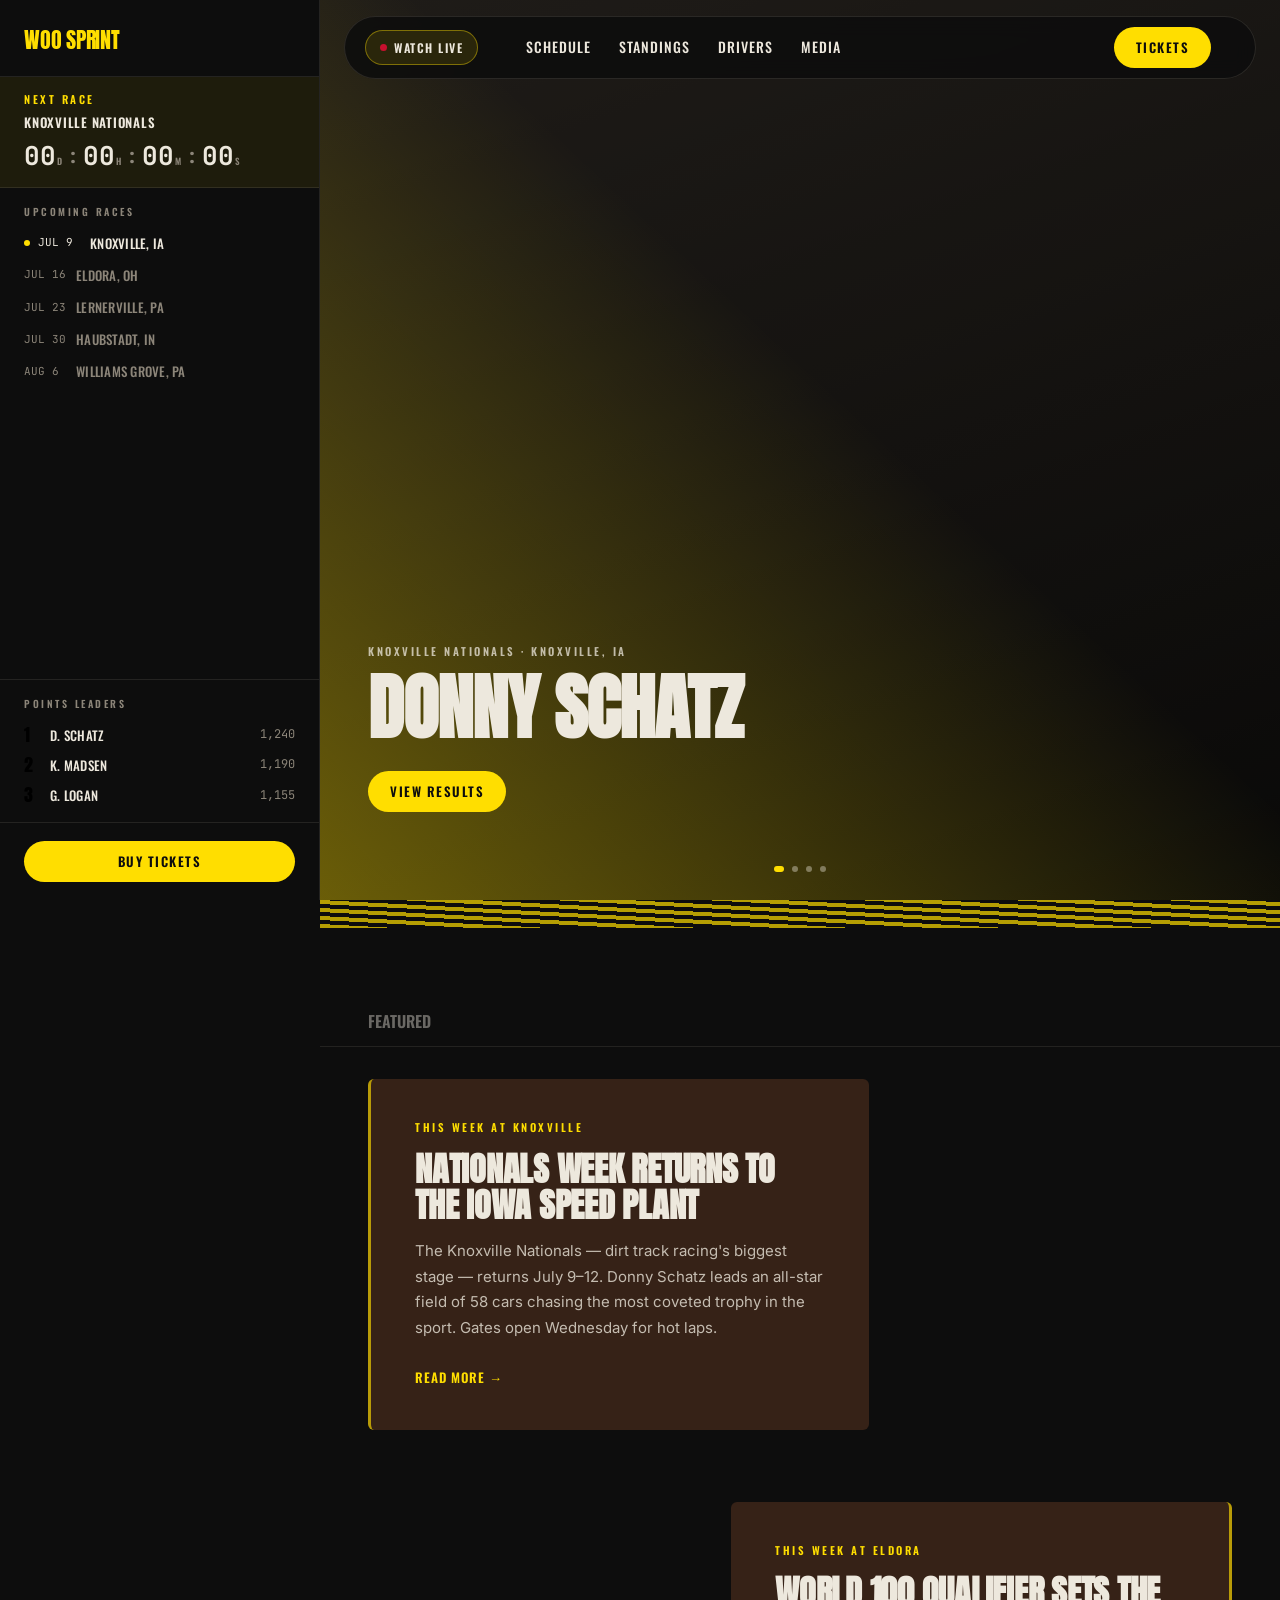
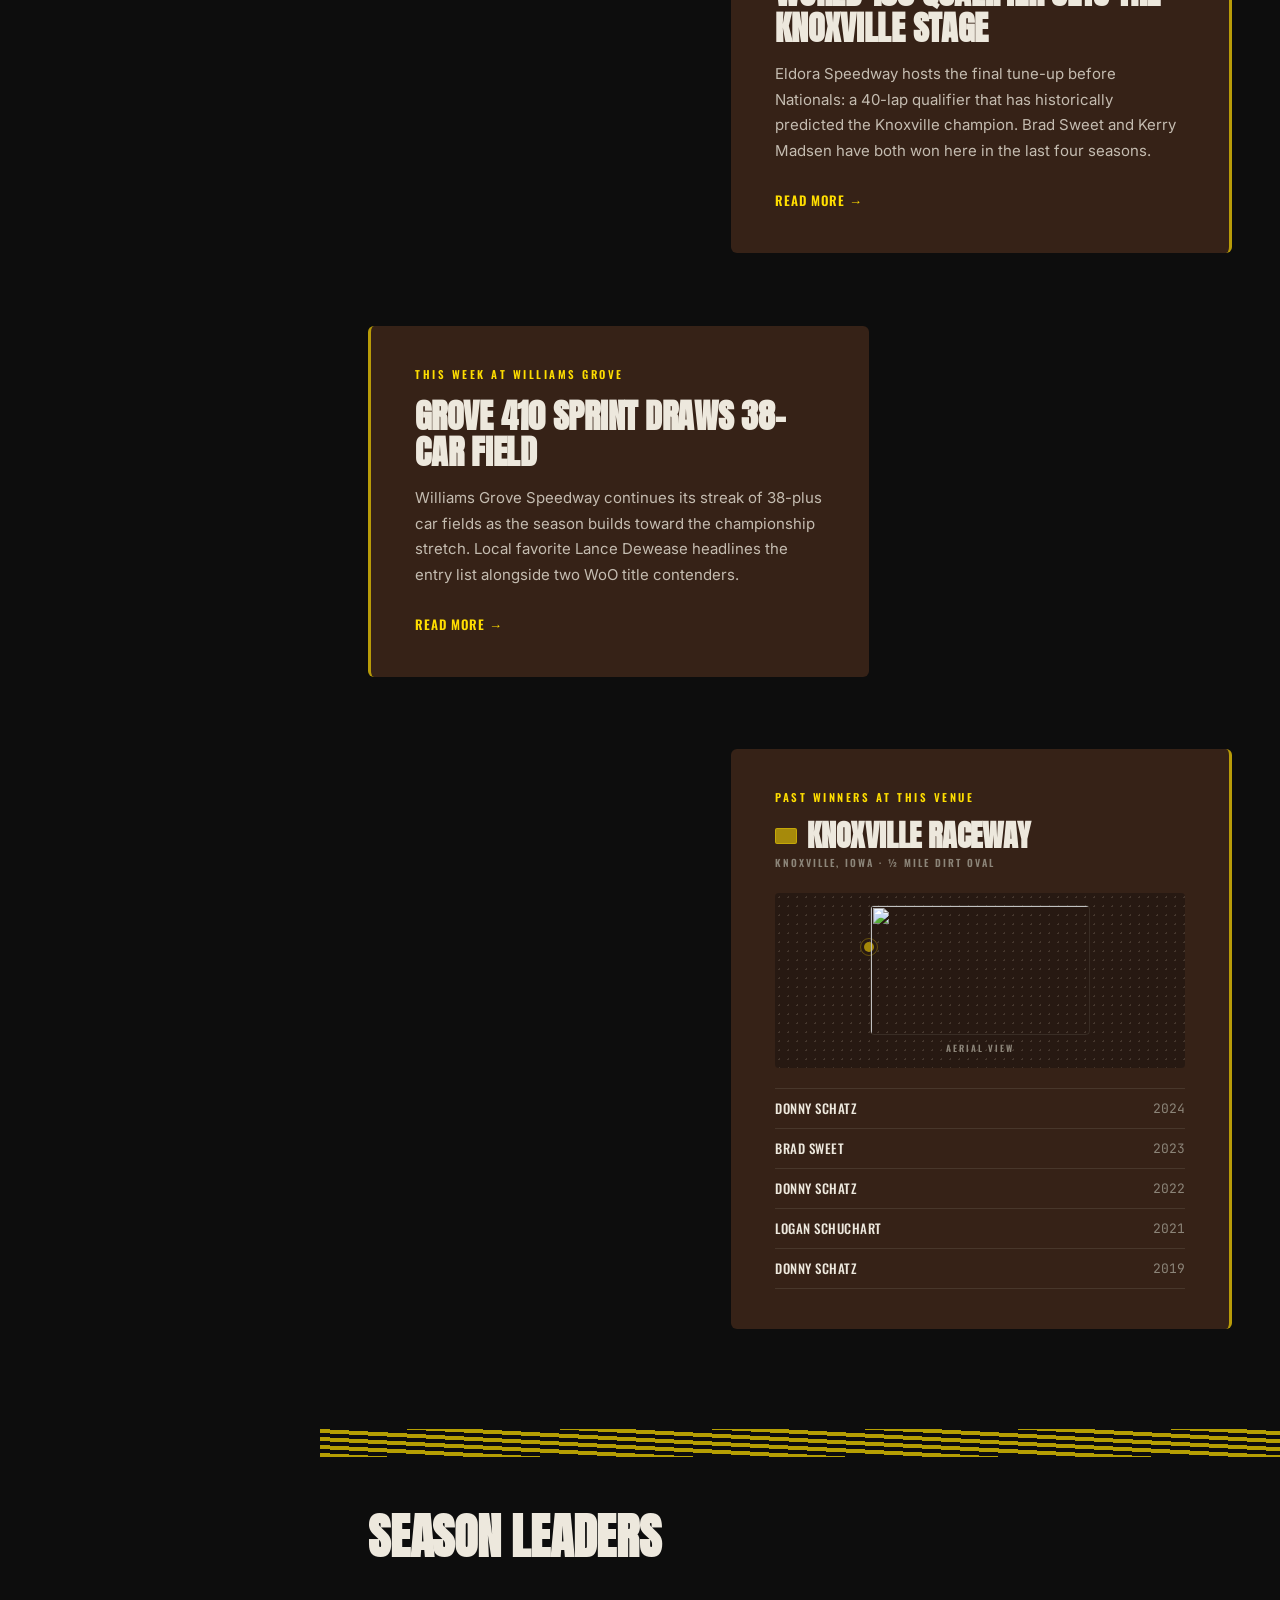
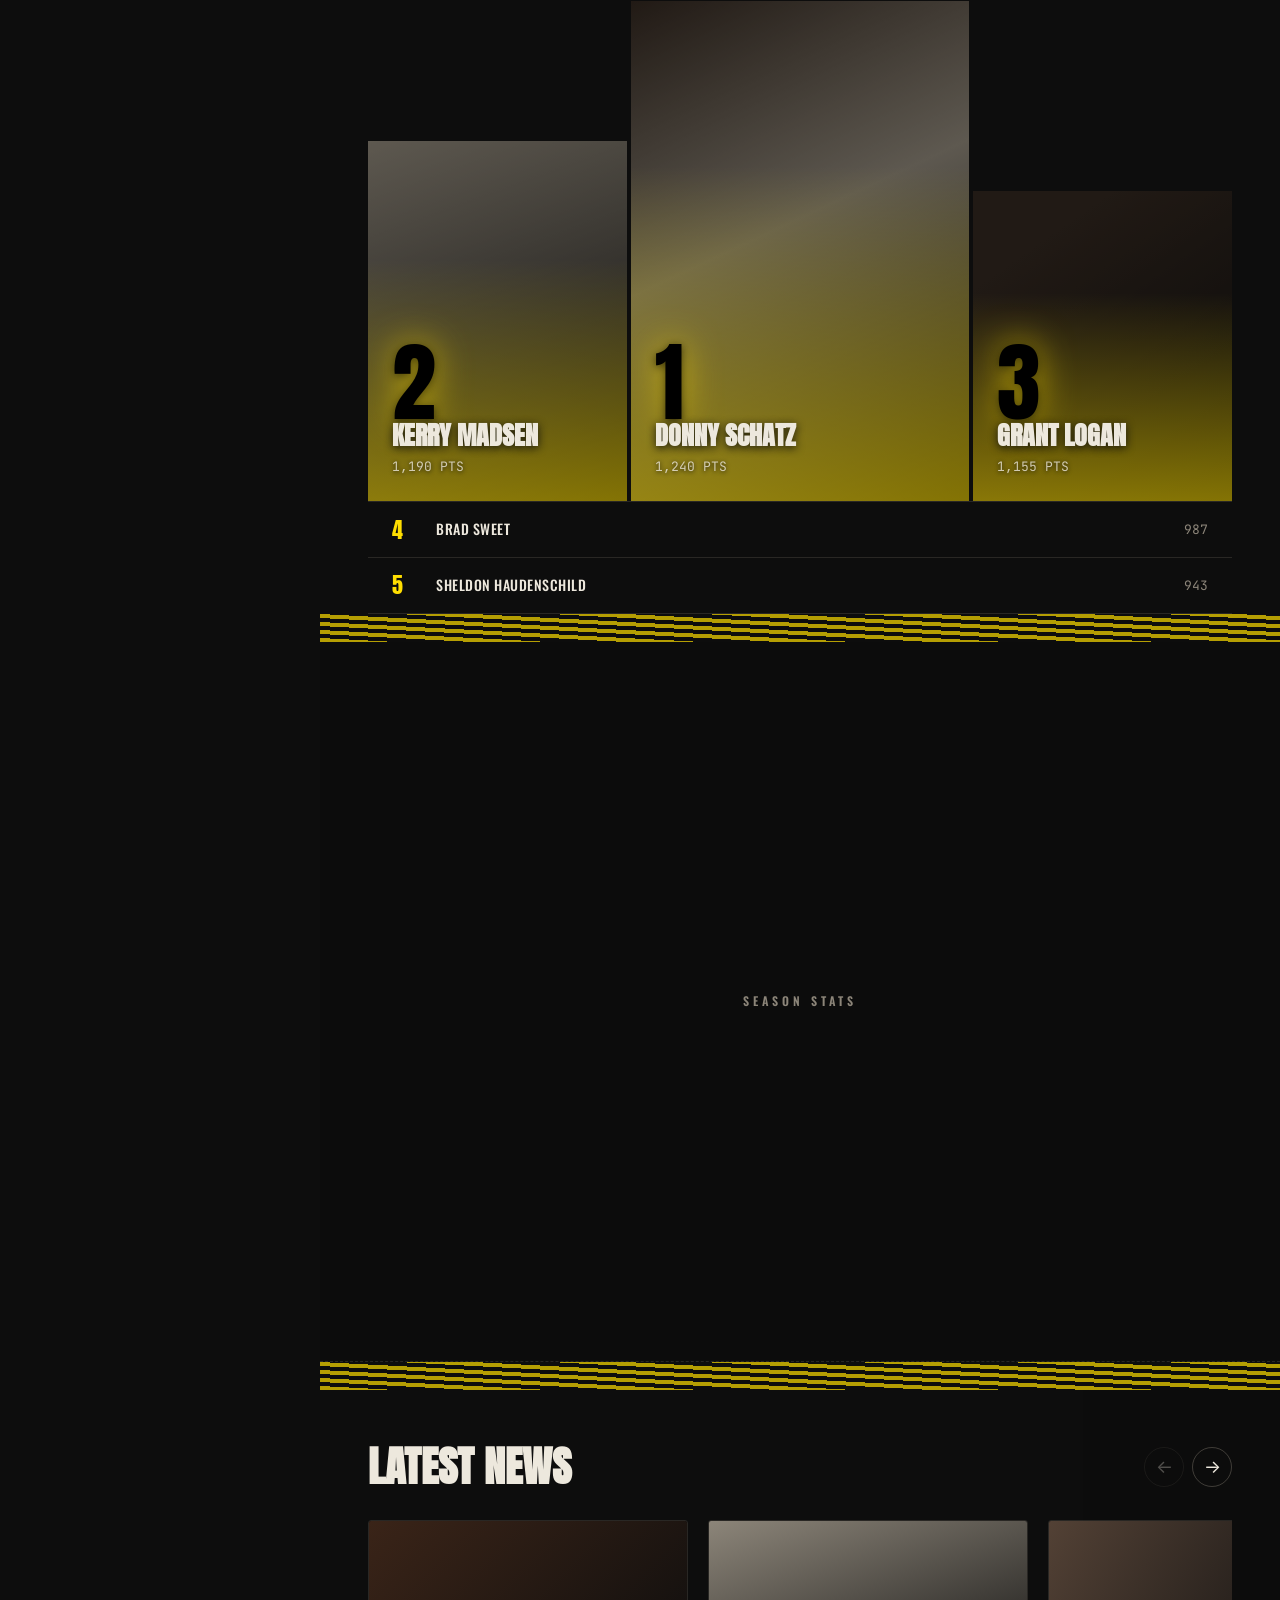
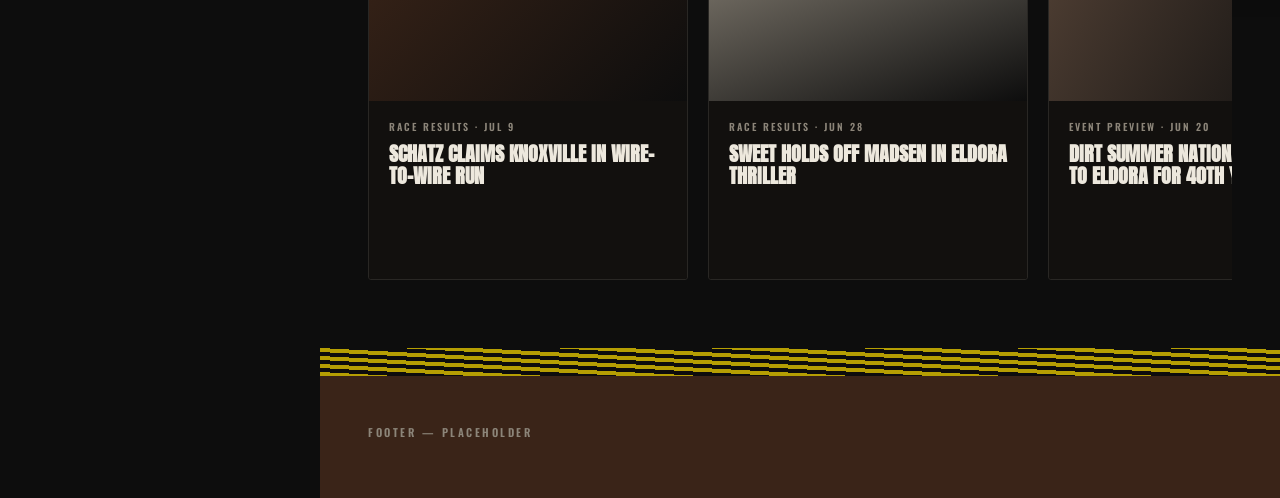
==== commit 24bff774: "light load slow loading site wide and image prep, updating floating blocks section with raceways," ====
--- a/index.html
+++ b/index.html
@@ -320,7 +320,18 @@
       .layer-bg::before and the block copy together as a single release when
       featuring a new event. Block content from WRG-PublicApi featured-events endpoint.
     -->
-    <section class="floating-blocks" id="schedule" aria-label="Race week features">
+    <section class="floating-blocks" id="schedule" aria-label="Featured stories">
+      <!--
+        FEATURED — intentionally curated, intentionally few (2–3 editorial blocks +
+        track context card). This section's purpose is the three-layer depth model:
+        Layer 2 must show through the open space around each block. If you find yourself
+        adding many blocks here, they belong in the Latest News horizontal scroller instead
+        (#media). These two sections are NOT duplicates — they are different by design:
+        Featured = curated depth showcase; Latest News = high-volume feed.
+      -->
+      <div class="floating-blocks__header">
+        <p class="floating-blocks__label u-label">Featured</p>
+      </div>
       <div class="floating-blocks__inner">
 
         <div class="floating-block floating-block--left">
@@ -347,6 +358,108 @@
             <h2 class="floating-block__headline">GROVE 410 SPRINT DRAWS 38-CAR FIELD</h2>
             <p class="floating-block__blurb">Williams Grove Speedway continues its streak of 38-plus car fields as the season builds toward the championship stretch. Local favorite Lance Dewease headlines the entry list alongside two WoO title contenders.</p>
             <a href="#" class="floating-block__link">Read more &#8594;</a>
+          </article>
+        </div>
+
+        <!-- TRACK CONTEXT CARD — block type 2 within .floating-blocks.
+             Distinct internal layout from editorial blocks; same visual language (clay bg,
+             border, radius, racecar-launch entrance, hover lunge).
+             Sequence position: 4th block, right-aligned (alternates after 3rd left block).
+             PRODUCTION: venue data from WRG-PublicApi featured-events endpoint;
+             winner history from /tracks/{track_ID}/results?series={entity_ID}. -->
+        <div class="floating-block floating-block--right">
+          <article class="floating-block__card floating-block__card--track-context"
+                   aria-label="Track context: Knoxville Raceway, past winners">
+
+            <p class="floating-block__eyebrow u-label">Past winners at this venue</p>
+
+            <div class="track-ctx__header">
+              <!-- PLACEHOLDER flag block. PRODUCTION: country/state flag <img> or inline SVG
+                   sourced from the venue record. Class only — no inline style attribute. -->
+              <span class="track-ctx__flag" role="img" aria-label="US venue flag placeholder"></span>
+              <h2 class="track-ctx__name">KNOXVILLE RACEWAY</h2>
+            </div>
+            <p class="track-ctx__location u-label">Knoxville, Iowa &middot; &frac12; Mile Dirt Oval</p>
+
+            <!-- Visual zone: layered z-stack. Globe is a background texture layer;
+                 aerial track view sits on top as the focal element.
+                 aria-hidden — decorative graphics; semantic content is the winners list below. -->
+            <div class="track-ctx__visual" aria-hidden="true">
+
+              <!-- BACK LAYER: world-map background with location pin.
+                   Globe reads as a design/texture layer — no zone label here. -->
+              <!-- GLOBE + LOCATION PIN — PLACEHOLDER.
+                   PRODUCTION: one reusable world-map asset (WebP/AVIF from CloudFront CDN)
+                   shared across all tracks. Pin is positioned from the track's real lat/long
+                   coordinates (available in the DB / racing_track table).
+                   Knoxville IA: 41.30°N 93.10°W → Mercator ≈ 23% from left, 31% from top.
+                   PROD markup:
+                     <picture>
+                       <source type="image/avif" srcset="world-map.avif">
+                       <source type="image/webp" srcset="world-map.webp">
+                       <img class="track-ctx__globe-img" src="world-map.jpg" alt=""
+                            width="200" height="130" loading="lazy" decoding="async">
+                     </picture>
+                   alt="" — zone is aria-hidden; no meaningful alternative needed.
+                   loading="lazy" — below the fold (image perf conventions § 7). -->
+              <div class="track-ctx__globe-wrap">
+                <div class="track-ctx__globe">
+                  <!-- Pin: absolute-positioned at Knoxville IA Mercator coords (41.3°N 93.1°W). -->
+                  <span class="track-ctx__pin"></span>
+                </div>
+              </div>
+
+              <!-- FRONT LAYER: aerial track view, centered over the globe background.
+                   Graceful degradation: if aerial is absent, globe + name + winners carry the card. -->
+              <!-- AERIAL TRACK VIEW — PLACEHOLDER.
+                   PRODUCTION: aerial/satellite photo from the yoda asset/marketing folder,
+                   keyed by track. Real photography of the actual venue — preferred over a
+                   vector outline for authenticity. Serve as WebP/AVIF, sized to the card,
+                   loading="lazy". Fallback: if a track lacks an aerial, hide this element
+                   gracefully (card still works via name + globe + winners):
+                   CSS → .track-ctx__aerial-wrap:not(:has(img[src])) { display: none; }
+                   or JS → if (!aerial.src) aerialWrap.hidden = true; -->
+              <figure class="track-ctx__aerial-wrap">
+                <!-- Placeholder: stock landscape at aerial aspect ratio (220×130).
+                     PRODUCTION: <picture> with AVIF + WebP sources from yoda CDN. -->
+                <img class="track-ctx__aerial"
+                     src="https://picsum.photos/seed/knoxville-aerial/220/130"
+                     alt=""
+                     width="220"
+                     height="130"
+                     loading="lazy"
+                     decoding="async">
+                <p class="track-ctx__zone-label u-label">AERIAL VIEW</p>
+              </figure>
+
+            </div>
+
+            <!-- PAST WINNERS LIST
+                 PRODUCTION: query WRG-PublicApi /tracks/{track_ID}/results?series={entity_ID}
+                 for prior winners at this venue. Display 3–5 most recent distinct winners. -->
+            <ol class="track-ctx__winners" aria-label="Past winners at Knoxville Raceway">
+              <li class="track-ctx__winner">
+                <span class="track-ctx__winner-name">Donny Schatz</span>
+                <span class="track-ctx__winner-year u-mono-num">2024</span>
+              </li>
+              <li class="track-ctx__winner">
+                <span class="track-ctx__winner-name">Brad Sweet</span>
+                <span class="track-ctx__winner-year u-mono-num">2023</span>
+              </li>
+              <li class="track-ctx__winner">
+                <span class="track-ctx__winner-name">Donny Schatz</span>
+                <span class="track-ctx__winner-year u-mono-num">2022</span>
+              </li>
+              <li class="track-ctx__winner">
+                <span class="track-ctx__winner-name">Logan Schuchart</span>
+                <span class="track-ctx__winner-year u-mono-num">2021</span>
+              </li>
+              <li class="track-ctx__winner">
+                <span class="track-ctx__winner-name">Donny Schatz</span>
+                <span class="track-ctx__winner-year u-mono-num">2019</span>
+              </li>
+            </ol>
+
           </article>
         </div>
 
--- a/style.css
+++ b/style.css
@@ -906,6 +906,25 @@
   gap: 72px;
 }
 
+/* FEATURED section label — distinguishes this curated section from the horizontal
+   Latest News scroller. Keep the label understated: it identifies, not headlines.
+   INTENT: few blocks (2–3 + track context). High-volume news lives in Latest News. */
+.floating-blocks__header {
+  padding: 0 48px;
+  margin-bottom: 32px;
+  border-bottom: 1px solid color-mix(in srgb, var(--dc-track-gray) 18%, transparent);
+}
+
+.floating-blocks__label {
+  margin: 0 0 12px;
+}
+
+/* .u-label sets color: --dc-track-gray; this muted bone reads as editorial identity,
+   not section navigation — intentionally quieter than the brand-primary eyebrows on cards */
+.floating-blocks__label.u-label {
+  color: color-mix(in srgb, var(--dc-bone) 42%, transparent);
+}
+
 .floating-block {
   display: flex;
 }
@@ -967,6 +986,176 @@
 
 .floating-block__link:hover {
   color: var(--dc-bone);
+}
+
+/* --- Track Context card (floating-block__card--track-context) --- */
+/*
+ * Block type 2 within .floating-blocks. Inherits all .floating-block__card base styles
+ * (clay bg, border, radius, padding, racecar-launch entrance, hover lunge).
+ * Distinct internal layout — visual zone + winners list — not a replacement for
+ * editorial blocks; both coexist in the section.
+ * PRODUCTION: venue + winners data from WRG-PublicApi.
+ * Graceful degradation: if aerial image is absent, winners list + globe carry the card.
+ */
+
+.track-ctx__header {
+  display: flex;
+  align-items: center;
+  gap: 10px;
+  margin-bottom: 4px;
+}
+
+.track-ctx__name {
+  font-family: var(--font-display);
+  font-size: 30px;
+  text-transform: uppercase;
+  color: var(--dc-bone);
+  line-height: 1;
+  letter-spacing: -0.2px;
+}
+
+/* PLACEHOLDER flag block. PRODUCTION: country/state flag <img> or SVG per venue record. */
+.track-ctx__flag {
+  display: inline-block;
+  width: 22px;
+  height: 16px;
+  background: color-mix(in srgb, var(--brand-primary) 55%, var(--dc-clay));
+  border-radius: 2px;
+  border: 1px solid color-mix(in srgb, var(--brand-primary) 35%, transparent);
+  flex-shrink: 0;
+}
+
+.track-ctx__location {
+  font-size: 10px;
+  letter-spacing: 2px;
+  color: var(--dc-track-gray);
+  margin-bottom: 22px;
+}
+
+/* Visual zone: layered z-stack. Globe fills the zone as a background texture (abs);
+   aerial wrap is in normal flow so it sets the zone height. overflow:hidden keeps
+   both layers clipped to the card bounds at all widths.
+   min-height ensures the globe texture is visible if the aerial is absent. */
+.track-ctx__visual {
+  position: relative;
+  margin-bottom: 20px;
+  border-radius: 4px;
+  overflow: hidden;
+  min-height: 80px;
+}
+
+/* Globe wrap: back layer — fills the zone completely via absolute positioning */
+.track-ctx__globe-wrap {
+  position: absolute;
+  inset: 0;
+}
+
+/* Placeholder dotted-world-map background — softened (opacity 0.55) so it reads as
+   a design texture behind the aerial, not a labeled focal element of its own.
+   Fills globe-wrap completely; no border/radius (parent .track-ctx__visual handles that).
+   PRODUCTION: replace .track-ctx__globe div with a <picture> element (see HTML comment).
+   Shared asset; loading="lazy" required per image performance conventions (§ 7). */
+.track-ctx__globe {
+  width: 100%;
+  height: 100%;
+  background:
+    radial-gradient(
+      circle,
+      color-mix(in srgb, var(--dc-track-gray) 48%, transparent) 1px,
+      transparent 1px
+    ),
+    color-mix(in srgb, var(--dc-black) 65%, var(--dc-clay));
+  background-size: 9px 9px, 100% 100%;
+  position: relative;
+  overflow: hidden;
+  opacity: 0.55;
+}
+
+/* Aerial wrap: front layer, in normal flow so it sets the zone height.
+   z-index:1 lifts it above the absolute globe layer. */
+.track-ctx__aerial-wrap {
+  position: relative;
+  z-index: 1;
+  display: flex;
+  flex-direction: column;
+  align-items: center;
+  gap: 6px;
+  padding: 12px;
+}
+
+/* Aerial photo — placeholder or production AVIF/WebP from yoda CDN.
+   max-width:100% scales the image down in narrow containers without layout shift
+   (intrinsic width="220" height="130" on <img> and aspect-ratio here prevent CLS).
+   object-fit:cover maintains fill if production source dimensions vary. */
+.track-ctx__aerial {
+  display: block;
+  width: 220px;
+  max-width: 100%;
+  aspect-ratio: 220 / 130;
+  object-fit: cover;
+  border-radius: 4px;
+  border: 1px solid color-mix(in srgb, var(--dc-track-gray) 18%, transparent);
+}
+
+/* Label beneath the aerial view */
+.track-ctx__zone-label {
+  font-size: 9px;
+  letter-spacing: 2px;
+  color: var(--dc-track-gray);
+  text-align: center;
+  margin: 0;
+}
+
+/* Location pin — absolute-positioned at Knoxville IA Mercator coords (41.3°N 93.1°W) */
+.track-ctx__pin {
+  position: absolute;
+  left: 23%;
+  top: 31%;
+  width: 10px;
+  height: 10px;
+  background: var(--brand-primary);
+  border-radius: 50%;
+  transform: translate(-50%, -50%);
+}
+
+/* Outer ring on the pin */
+.track-ctx__pin::after {
+  content: '';
+  position: absolute;
+  inset: -4px;
+  border: 1.5px solid color-mix(in srgb, var(--brand-primary) 50%, transparent);
+  border-radius: 50%;
+}
+
+/* Past winners list */
+.track-ctx__winners {
+  list-style: none;
+  margin: 0;
+  padding: 0;
+  border-top: 1px solid color-mix(in srgb, var(--dc-track-gray) 22%, transparent);
+}
+
+.track-ctx__winner {
+  display: flex;
+  align-items: center;
+  justify-content: space-between;
+  padding: 9px 0;
+  border-bottom: 1px solid color-mix(in srgb, var(--dc-track-gray) 22%, transparent);
+}
+
+.track-ctx__winner-name {
+  font-family: var(--font-label);
+  font-size: 13px;
+  font-weight: 500;
+  letter-spacing: 0.5px;
+  text-transform: uppercase;
+  color: var(--dc-bone);
+}
+
+.track-ctx__winner-year {
+  font-size: 13px;
+  color: var(--dc-track-gray);
+  flex-shrink: 0;
 }
 
 /* --- Standings section (Layer 3.3) — Formula 1 podium pattern --- */
@@ -1411,30 +1600,71 @@
     transition: border-color 180ms ease, color 180ms ease;
   }
 
-  /* Floating blocks: horizontal slide-in — direction matches alignment.
-     Left blocks slide from left; right blocks from right. Keeps them distinct
-     from the vertical Settle-In reveals used elsewhere in the page. */
-  @keyframes slide-in-left {
-    from { opacity: 0; transform: translateX(-32px); }
-    to   { opacity: 1; transform: none; }
-  }
-
-  @keyframes slide-in-right {
-    from { opacity: 0; transform: translateX(32px); }
-    to   { opacity: 1; transform: none; }
-  }
-
-  /* Cards start hidden under motion; JS adds --visible per block as it enters viewport */
-  .floating-block--left  .floating-block__card { opacity: 0; transform: translateX(-32px); }
-  .floating-block--right .floating-block__card { opacity: 0; transform: translateX(32px); }
-
-  .floating-block--left.floating-block--visible  .floating-block__card {
-    animation: slide-in-left  500ms ease-out both;
-  }
-
-  .floating-block--right.floating-block--visible .floating-block__card {
-    animation: slide-in-right 500ms ease-out both;
-  }
+  /* ── RACECAR LAUNCH entrance — Featured floating blocks ──────────────────────
+     Character: a sprint car launching from the groove and braking hard into position.
+     DIRECTION: all blocks enter from the right (+100 px offset) and race right-to-left
+     into their settled positions — regardless of whether they rest on the left or right
+     side of the section. Unified direction of travel, like cars coming down the front stretch.
+     Three-phase anatomy:
+       0 %→80 %  cubic-bezier(0.16,1,0.3,1) — explosive start, violent deceleration.
+                 Block fires from +100 px, decelerates to a -5 px overshoot (left of rest).
+       80%→100%  ease-out — firm, unhurried brake back from overshoot to rest.
+                 This 130 ms settle reads as the car hooking up, not as a rubber bounce.
+     Scale 0.98→1.004→1: block feels like it's arriving toward the viewer (Z-depth).
+     Opacity 0→1 inside phase 1 so the block is fully visible as it overshoots.
+     Duration 650 ms — fast enough to feel mechanical, slow enough to register.
+     NO motion-blur — the curve and travel distance carry the speed, not post-processing.
+
+     STAGGER: blocks launch in sequence (~120 ms apart) via animation-delay on nth-child.
+     The delay uses fill-mode backwards (included in 'both') so each block holds at its
+     starting position during its wait; no visible jump when the delay expires.
+
+     HOVER LUNGE: uses CSS `scale` + `translate` properties (separate from `transform`)
+     so they are independent of the animation fill-mode which freezes `transform`.
+     Scale 1→1.02 "blips the throttle"; translate pushes the block inward 4 px. */
+
+  @keyframes launch {
+    0% {
+      opacity: 0;
+      transform: translateX(100px) scale(0.98);
+      animation-timing-function: cubic-bezier(0.16, 1, 0.3, 1);
+    }
+    80% {
+      opacity: 1;
+      transform: translateX(-5px) scale(1.004);
+      animation-timing-function: ease-out;
+    }
+    100% {
+      opacity: 1;
+      transform: translateX(0) scale(1);
+    }
+  }
+
+  /* Pre-launch state: all blocks start offset right, regardless of layout side */
+  .floating-block .floating-block__card { opacity: 0; transform: translateX(100px) scale(0.98); }
+
+  /* Single animation for all blocks — entrance direction is right-to-left for all */
+  .floating-block.floating-block--visible .floating-block__card {
+    animation: launch 650ms linear both;
+  }
+
+  /* Stagger: delay per DOM position so blocks launch in sequence, not simultaneously */
+  .floating-block:nth-child(1).floating-block--visible .floating-block__card { animation-delay:   0ms; }
+  .floating-block:nth-child(2).floating-block--visible .floating-block__card { animation-delay: 120ms; }
+  .floating-block:nth-child(3).floating-block--visible .floating-block__card { animation-delay: 240ms; }
+  .floating-block:nth-child(4).floating-block--visible .floating-block__card { animation-delay: 360ms; }
+
+  /* Hover lunge — snappy throttle-blip on hover/focus-within.
+     `scale` and `translate` are independent of the animation's `transform` fill state. */
+  .floating-block__card {
+    transition: scale 180ms ease-out, translate 180ms ease-out;
+  }
+
+  .floating-block--left  .floating-block__card:hover,
+  .floating-block--left  .floating-block__card:focus-within { translate:  4px 0; scale: 1.02; }
+
+  .floating-block--right .floating-block__card:hover,
+  .floating-block--right .floating-block__card:focus-within { translate: -4px 0; scale: 1.02; }
 
   /* Standings heading: scroll-triggered Landmark Settle (larger displacement + spring curve) */
   @keyframes section-settle {
@@ -1566,6 +1796,11 @@
   }
 
   /* Floating blocks: full-width single column; right blocks reset to left-aligned */
+  .floating-blocks__header {
+    padding: 0 24px;
+    margin-bottom: 24px;
+  }
+
   .floating-blocks {
     padding: 56px 0 72px;
   }
@@ -1593,6 +1828,9 @@
     font-size: 26px;
   }
 
+  /* Track context card: z-stack visual zone is responsive without mobile overrides.
+     max-width:100% on .track-ctx__aerial scales it down in narrow cards automatically. */
+
   /* Standings: single-column stack on mobile, P1 first */
   .standings__inner {
     padding: 40px 24px 0;
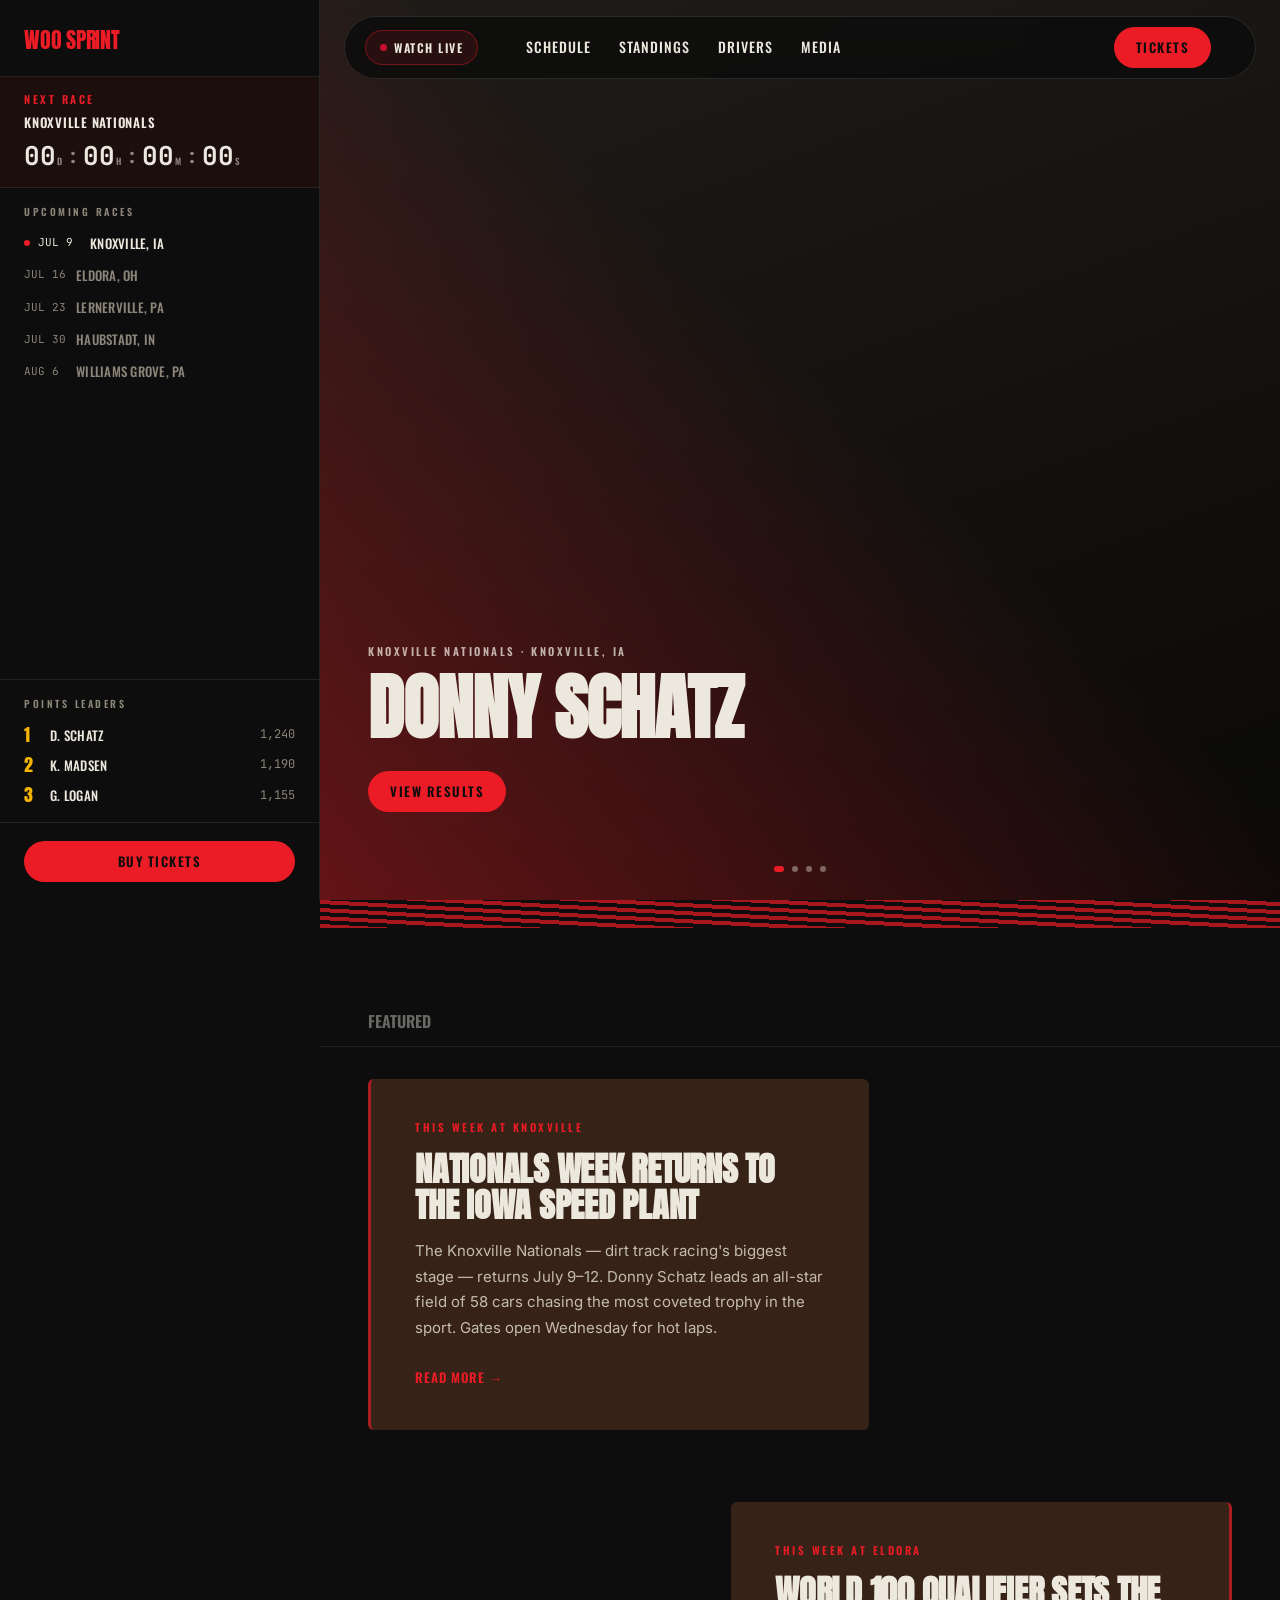
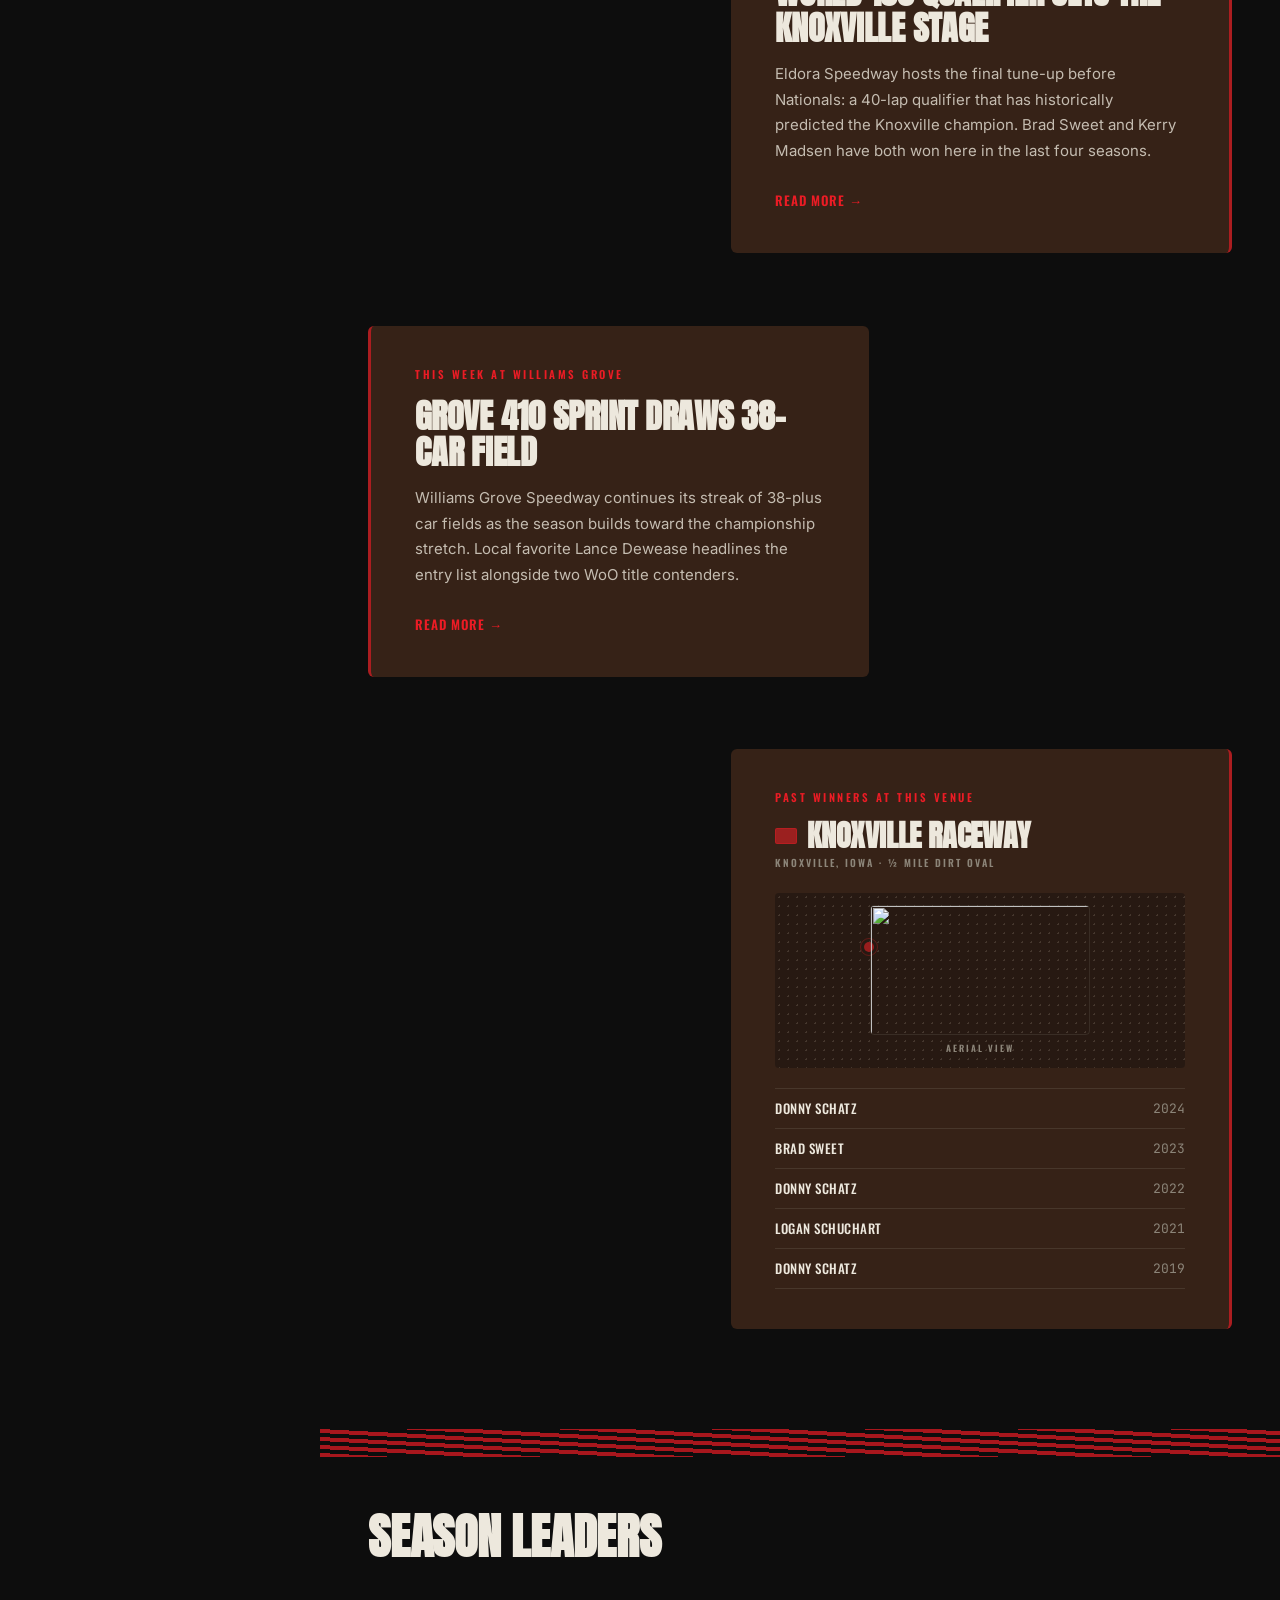
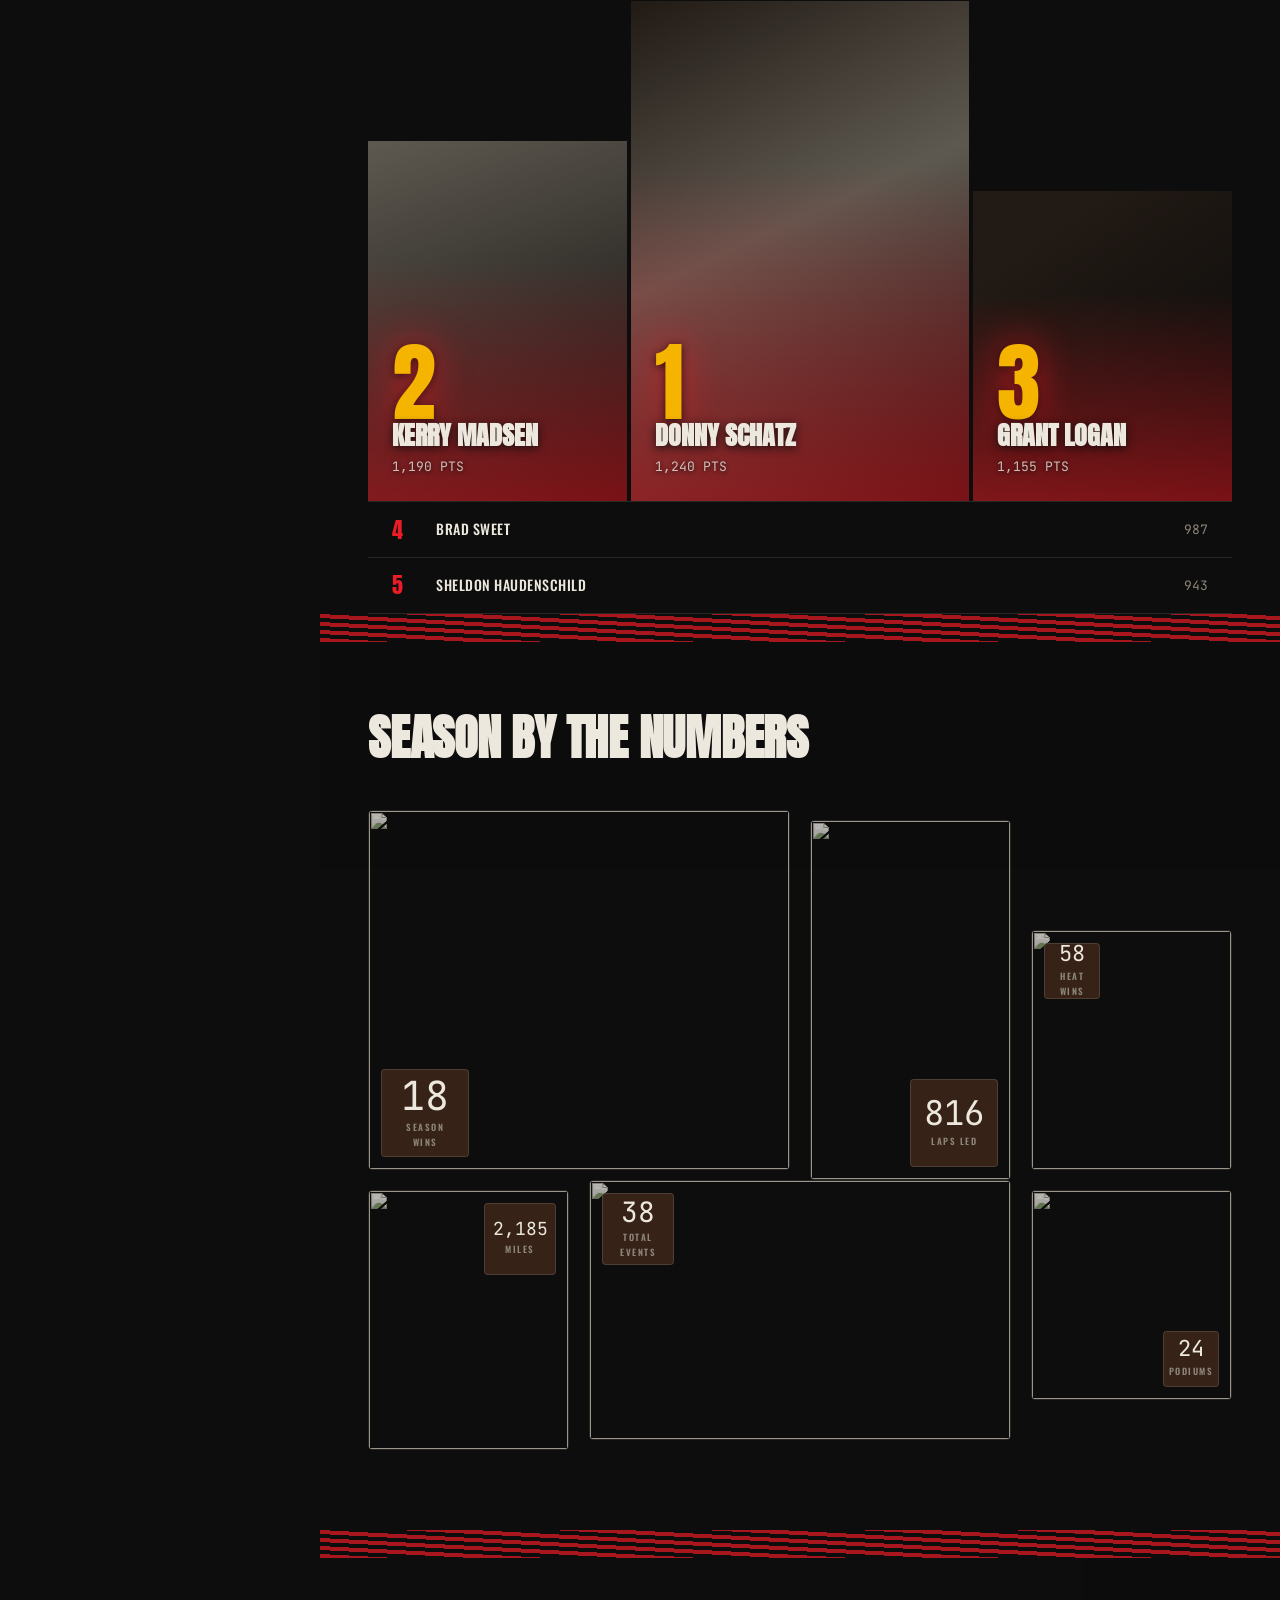
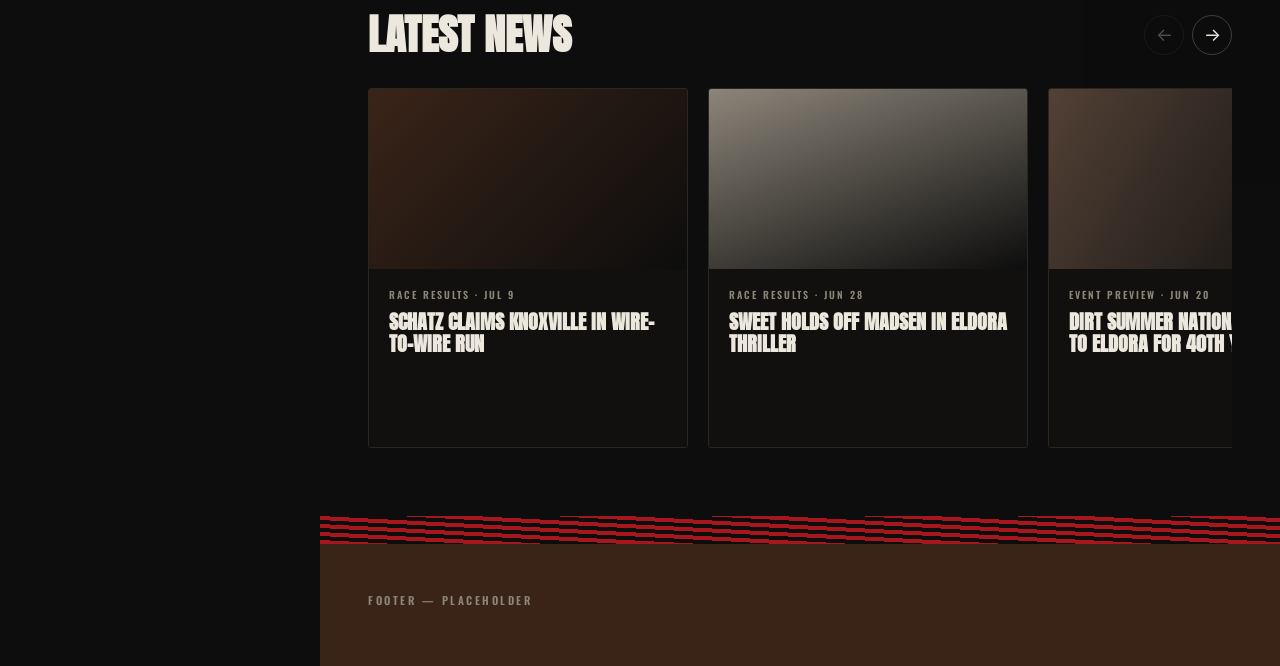
==== commit f004d109: "season stats section layout and debug" ====
--- a/index.html
+++ b/index.html
@@ -1,7 +1,7 @@
 <!DOCTYPE html>
 <!-- <html lang="en" data-brand="woo-sprint"> -->
-<!-- <html lang="en" data-brand="super-dirtcar"> -->
-  <html lang="en" data-brand="woo-latemodel">
+<html lang="en" data-brand="super-dirtcar">
+  <!-- <html lang="en" data-brand="woo-latemodel"> -->
 
 <head>
   <meta charset="UTF-8">
@@ -570,8 +570,131 @@
       <div class="clay-divider" aria-hidden="true"></div>
     </section>
 
-    <section class="placeholder-section" aria-label="Season stats (placeholder)">
-      <p class="placeholder-section__label u-label">SEASON STATS</p>
+    <!-- LAYER 3.4: Season Stats — Bento mosaic of picture boxes -->
+    <!-- PRODUCTION: aggregate stats from WRG-PublicApi season stats endpoint -->
+    <!--
+      DIVIDER NOTE: no clay-dividers inside this section — the standings section's
+      bottom divider and the news section's top divider serve as this section's seams.
+      Adding dividers here would double up at each seam (one per adjacent section).
+    -->
+    <section class="season-stats" id="season-stats" aria-label="Season statistics">
+
+      <div class="season-stats__inner">
+        <h2 class="season-stats__heading" id="season-stats-heading">SEASON BY THE NUMBERS</h2>
+
+        <!--
+          BENTO MOSAIC — six picture-box cells, varying in size by stat importance.
+          4-col × 2-row CSS grid on desktop (≥ 1280px viewport); 2-col on 768px–1279px;
+          compact 2-col on mobile (< 768px). Count-up animation fires on scroll-into-view.
+          PRODUCTION: photos from WRG media asset library; stats from WRG-PublicApi
+          season aggregate stats endpoint.
+        -->
+        <div class="season-stats__bento" id="season-stats-cluster">
+
+          <!-- Season Wins — HERO cell, spans 2 cols, badge bottom-left -->
+          <div class="bento-cell bento-cell--season-wins">
+            <!--
+              PLACEHOLDER — production: race win celebration photo (checkered flag,
+              victory lane, or car crossing the finish line). Source from WRG media
+              assets; serve as WebP/AVIF from CloudFront CDN. alt="" — stat badge
+              provides the meaningful information; photo is decorative context.
+            -->
+            <img class="bento-cell__photo"
+                 src="https://picsum.photos/seed/dcwins/960/720"
+                 alt=""
+                 width="960" height="720"
+                 loading="lazy" decoding="async">
+            <div class="bento-badge bento-badge--xl bento-badge--bottom-left">
+              <span class="bento-badge__num u-mono-num" data-target="18" aria-live="off">18</span>
+              <span class="bento-badge__label u-label">Season Wins</span>
+            </div>
+          </div>
+
+          <!-- Laps Led — large single-col cell, badge bottom-right -->
+          <div class="bento-cell bento-cell--laps-led">
+            <!--
+              PLACEHOLDER — production: lead car photo from the front stretch,
+              clear air ahead, showing front-running position.
+            -->
+            <img class="bento-cell__photo"
+                 src="https://picsum.photos/seed/dclaps/480/720"
+                 alt=""
+                 width="480" height="720"
+                 loading="lazy" decoding="async">
+            <div class="bento-badge bento-badge--xl bento-badge--bottom-right">
+              <span class="bento-badge__num u-mono-num" data-target="847" aria-live="off">847</span>
+              <span class="bento-badge__label u-label">Laps Led</span>
+            </div>
+          </div>
+
+          <!-- Heat Race Wins — smaller cell (bottom-anchored in row), badge top-left -->
+          <div class="bento-cell bento-cell--heat-wins">
+            <!--
+              PLACEHOLDER — production: heat race start or checkered flag moment.
+            -->
+            <img class="bento-cell__photo"
+                 src="https://picsum.photos/seed/dcheat/480/480"
+                 alt=""
+                 width="480" height="480"
+                 loading="lazy" decoding="async">
+            <div class="bento-badge bento-badge--sm bento-badge--top-left">
+              <span class="bento-badge__num u-mono-num" data-target="62" aria-live="off">62</span>
+              <span class="bento-badge__label u-label">Heat Wins</span>
+            </div>
+          </div>
+
+          <!-- Miles of Racing — single-col cell, badge top-right -->
+          <div class="bento-cell bento-cell--miles">
+            <!--
+              PLACEHOLDER — production: aerial or in-car shot conveying distance
+              and speed (car at full throttle, long track shot).
+            -->
+            <img class="bento-cell__photo"
+                 src="https://picsum.photos/seed/dcmiles/480/520"
+                 alt=""
+                 width="480" height="520"
+                 loading="lazy" decoding="async">
+            <div class="bento-badge bento-badge--md bento-badge--top-right">
+              <span class="bento-badge__num u-mono-num" data-target="2481" aria-live="off">2,481</span>
+              <span class="bento-badge__label u-label">Miles</span>
+            </div>
+          </div>
+
+          <!-- Total Events — wide cell (spans 2 cols), badge top-left -->
+          <div class="bento-cell bento-cell--total-events">
+            <!--
+              PLACEHOLDER — production: panoramic event shot (grandstand, car
+              lineup, or full-field start).
+            -->
+            <img class="bento-cell__photo"
+                 src="https://picsum.photos/seed/dcevents/960/520"
+                 alt=""
+                 width="960" height="520"
+                 loading="lazy" decoding="async">
+            <div class="bento-badge bento-badge--md bento-badge--top-left">
+              <span class="bento-badge__num u-mono-num" data-target="47" aria-live="off">47</span>
+              <span class="bento-badge__label u-label">Total Events</span>
+            </div>
+          </div>
+
+          <!-- Podiums — smaller cell (top-anchored in row), badge bottom-right -->
+          <div class="bento-cell bento-cell--podiums">
+            <!--
+              PLACEHOLDER — production: podium or top-3 celebration photo.
+            -->
+            <img class="bento-cell__photo"
+                 src="https://picsum.photos/seed/dcpods/480/420"
+                 alt=""
+                 width="480" height="420"
+                 loading="lazy" decoding="async">
+            <div class="bento-badge bento-badge--sm bento-badge--bottom-right">
+              <span class="bento-badge__num u-mono-num" data-target="34" aria-live="off">34</span>
+              <span class="bento-badge__label u-label">Podiums</span>
+            </div>
+          </div>
+
+        </div>
+      </div>
     </section>
 
     <!-- LAYER 3.5: News — Juventus horizontal card scroll pattern -->
--- a/style.css
+++ b/style.css
@@ -1323,6 +1323,136 @@
   flex-shrink: 0;
 }
 
+/* --- Season Stats section (Layer 3.4) — Bento mosaic of picture boxes --- */
+/* PRODUCTION: aggregate stats from WRG-PublicApi season stats endpoint */
+
+.season-stats {
+  position: relative;
+  z-index: 10;
+  /* Semi-transparent: Layer 2 breathes through the section background and through
+     the open grid tracks around the bento cells. Individual cells are fully opaque. */
+  background: color-mix(in srgb, var(--dc-black) 78%, transparent);
+}
+
+.season-stats__inner {
+  padding: 72px 48px 80px;
+}
+
+/* Heading: Landmark Settle — JS adds --visible when heading enters viewport */
+.season-stats__heading {
+  font-family: var(--font-display);
+  font-size: 48px;
+  text-transform: uppercase;
+  color: var(--dc-bone);
+  line-height: 1;
+  letter-spacing: -0.25px;
+  margin-bottom: 48px;
+  opacity: 0;
+  transform: translateY(40px);
+}
+
+.season-stats__heading--visible {
+  opacity: 1;
+  transform: none;
+}
+
+/* ── Bento mosaic — 4-col × 2-row picture grid (desktop ≥ 1280px) ──────────
+   Season Wins spans 2 cols (hero cell); Heat Wins is shorter and bottom-anchored;
+   Podiums is shorter and top-anchored. translateY stagger on Laps Led and Total
+   Events breaks the rigid grid rhythm; values stay smaller than the 20px gap so
+   no visual cell-to-cell overlap occurs. */
+.season-stats__bento {
+  display: grid;
+  grid-template-columns: repeat(4, 1fr);
+  grid-template-rows: 360px 260px;
+  gap: 20px;
+}
+
+/* Cell grid assignments */
+.bento-cell--season-wins  { grid-column: 1 / 3; grid-row: 1; }
+.bento-cell--laps-led     { grid-column: 3;     grid-row: 1; transform: translateY(10px); }
+.bento-cell--heat-wins    { grid-column: 4;     grid-row: 1; align-self: end; height: 240px; }
+.bento-cell--miles        { grid-column: 1;     grid-row: 2; }
+.bento-cell--total-events { grid-column: 2 / 4; grid-row: 2; transform: translateY(-10px); }
+.bento-cell--podiums      { grid-column: 4;     grid-row: 2; align-self: start; height: 210px; }
+
+/* ── Base picture box ──────────────────────────────────────────────────────── */
+.bento-cell {
+  position: relative;
+  overflow: hidden;
+  border-radius: 4px;
+  border: 1px solid color-mix(in srgb, var(--dc-track-gray) 20%, transparent);
+}
+
+/* Photo fills the entire cell via object-fit */
+.bento-cell__photo {
+  display: block;
+  width: 100%;
+  height: 100%;
+  object-fit: cover;
+  object-position: center;
+  /* Warm sepia grade matches the Layer 2 photo treatment for tonal consistency */
+  filter: sepia(0.4) saturate(0.65) brightness(0.72);
+}
+
+/* ── Stat badges (square corner stickers) ──────────────────────────────────
+   Each badge is an opaque square box nested in one corner of its cell photo.
+   NOT a horizontal caption bar — the badge is a discrete sticker shape ON TOP
+   of the photo. Badges are STRAIGHT (no rotation); corners vary per cell for
+   visual interest. 12px inset so badges read as "placed on" the photo, not
+   pixel-clipped to the literal cell corner. */
+.bento-badge {
+  position: absolute;
+  display: flex;
+  flex-direction: column;
+  align-items: center;
+  justify-content: center;
+  gap: 4px;
+  background: color-mix(in srgb, var(--dc-clay) 92%, var(--dc-black));
+  border: 1px solid color-mix(in srgb, var(--dc-track-gray) 28%, transparent);
+  border-radius: 4px;
+  text-align: center;
+}
+
+/* Badge size tiers — box dimensions vary with stat importance */
+.bento-badge--xl { width: 88px; height: 88px; padding: 10px; }
+.bento-badge--md { width: 72px; height: 72px; padding: 8px; }
+.bento-badge--sm { width: 56px; height: 56px; padding: 7px; }
+
+/* Corner placement */
+.bento-badge--top-left     { top: 12px;    left: 12px; }
+.bento-badge--top-right    { top: 12px;    right: 12px; }
+.bento-badge--bottom-left  { bottom: 12px; left: 12px; }
+.bento-badge--bottom-right { bottom: 12px; right: 12px; }
+
+/* Badge number — tabular-nums (from u-mono-num) keeps widths stable during count-up */
+.bento-badge__num {
+  display: block;
+  color: var(--dc-bone);
+  line-height: 1;
+}
+
+/* Per-cell font sizes — sized to fit digit count within badge inner width.
+   JetBrains Mono char width ≈ 0.6× font-size; inner width = badge − 2×padding.
+   "18" (2ch) at 40px → ~48px in 68px inner (88−20) ✓
+   "847" (3ch) at 34px → ~61px in 68px inner ✓
+   "2,481" (5ch) at 18px → ~54px in 56px inner (72−16) ✓ */
+.bento-cell--season-wins  .bento-badge__num { font-size: 40px; }
+.bento-cell--laps-led     .bento-badge__num { font-size: 34px; }
+.bento-cell--total-events .bento-badge__num { font-size: 28px; }
+.bento-cell--miles        .bento-badge__num { font-size: 18px; }
+.bento-cell--heat-wins    .bento-badge__num { font-size: 22px; }
+.bento-cell--podiums      .bento-badge__num { font-size: 22px; }
+
+/* Badge label — wrapping allowed (necessary for "HEAT WINS" in the 56px SM badge) */
+.bento-badge__label {
+  display: block;
+  font-size: 9px;
+  letter-spacing: 1.5px;
+  color: var(--dc-track-gray);
+  text-align: center;
+}
+
 /* --- News section (Layer 3.5) — Juventus horizontal card scroll --- */
 /* PRODUCTION: card data from WRG-PublicApi news endpoint */
 
@@ -1666,13 +1796,14 @@
   .floating-block--right .floating-block__card:hover,
   .floating-block--right .floating-block__card:focus-within { translate: -4px 0; scale: 1.02; }
 
-  /* Standings heading: scroll-triggered Landmark Settle (larger displacement + spring curve) */
+  /* Standings + Season Stats headings: scroll-triggered Landmark Settle */
   @keyframes section-settle {
     from { opacity: 0; transform: translateY(40px); }
     to   { opacity: 1; transform: none; }
   }
 
-  .standings__heading--visible {
+  .standings__heading--visible,
+  .season-stats__heading--visible {
     animation: section-settle 800ms cubic-bezier(0.16, 1, 0.3, 1) both;
   }
 
@@ -1698,6 +1829,32 @@
   .standings__card--p2.standings__card--revealed { animation-delay:   0ms; }
   .standings__card--p1.standings__card--revealed { animation-delay:  90ms; }
   .standings__card--p3.standings__card--revealed { animation-delay: 180ms; }
+}
+
+/* Intermediate breakpoint: collapse 4-col bento to 2-col when the content channel
+   is too narrow for the full layout. At ≤ 1279px viewport (with 320px rail + 96px
+   padding = 416px overhead), the available bento width drops to ≤ 863px, making
+   4-col cells too narrow. Simplify to a clean 2-col layout; Season Wins spans
+   full width to preserve its hero role. Stagger transforms are removed. */
+@media (max-width: 1279px) {
+  .season-stats__bento {
+    grid-template-columns: 1fr 1fr;
+    grid-template-rows: 260px 200px 200px 180px;
+    gap: 16px;
+  }
+
+  /* Explicit 2-col placements */
+  .bento-cell--season-wins  { grid-column: 1 / 3; grid-row: 1; }
+  .bento-cell--laps-led     { grid-column: 1;     grid-row: 2; transform: none; }
+  .bento-cell--heat-wins    { grid-column: 2;     grid-row: 2; height: auto; align-self: stretch; }
+  .bento-cell--miles        { grid-column: 1;     grid-row: 3; }
+  .bento-cell--total-events { grid-column: 2;     grid-row: 3; transform: none; }
+  .bento-cell--podiums      { grid-column: 1 / 3; grid-row: 4; height: auto; align-self: stretch; }
+
+  /* Scale XL badges down; md and sm unchanged */
+  .bento-badge--xl { width: 72px; height: 72px; padding: 8px; }
+  .bento-cell--season-wins .bento-badge__num { font-size: 32px; }
+  .bento-cell--laps-led    .bento-badge__num { font-size: 26px; }
 }
 
 /* Mobile breakpoint: rail + pill merge into 56px top bar + drawer */
@@ -1831,6 +1988,43 @@
   /* Track context card: z-stack visual zone is responsive without mobile overrides.
      max-width:100% on .track-ctx__aerial scales it down in narrow cards automatically. */
 
+  /* Season Stats bento: compact 2-col grid on mobile (no rail, full viewport width).
+     Same 4-row structure as the intermediate breakpoint but shorter row heights
+     and tighter gaps to fit the narrower mobile viewport. */
+  .season-stats__inner {
+    padding: 48px 20px 56px;
+  }
+
+  .season-stats__heading {
+    font-size: 32px;
+    margin-bottom: 32px;
+  }
+
+  .season-stats__bento {
+    grid-template-columns: 1fr 1fr;
+    grid-template-rows: 200px 160px 160px 130px;
+    gap: 12px;
+  }
+
+  /* Override any intermediate placements (same structure, tighter rows) */
+  .bento-cell--season-wins  { grid-column: 1 / 3; grid-row: 1; }
+  .bento-cell--laps-led     { grid-column: 1;     grid-row: 2; transform: none; }
+  .bento-cell--heat-wins    { grid-column: 2;     grid-row: 2; height: auto; align-self: stretch; }
+  .bento-cell--miles        { grid-column: 1;     grid-row: 3; }
+  .bento-cell--total-events { grid-column: 2;     grid-row: 3; transform: none; }
+  .bento-cell--podiums      { grid-column: 1 / 3; grid-row: 4; height: auto; align-self: stretch; }
+
+  /* Scale all badge tiers down for narrow mobile cells */
+  .bento-badge--xl { width: 60px; height: 60px; padding: 7px; }
+  .bento-badge--md { width: 52px; height: 52px; padding: 6px; }
+  .bento-badge--sm { width: 44px; height: 44px; padding: 5px; }
+  .bento-cell--season-wins  .bento-badge__num { font-size: 24px; }
+  .bento-cell--laps-led     .bento-badge__num { font-size: 20px; }
+  .bento-cell--total-events .bento-badge__num { font-size: 22px; }
+  .bento-cell--miles        .bento-badge__num { font-size: 15px; }
+  .bento-cell--heat-wins    .bento-badge__num { font-size: 18px; }
+  .bento-cell--podiums      .bento-badge__num { font-size: 18px; }
+
   /* Standings: single-column stack on mobile, P1 first */
   .standings__inner {
     padding: 40px 24px 0;
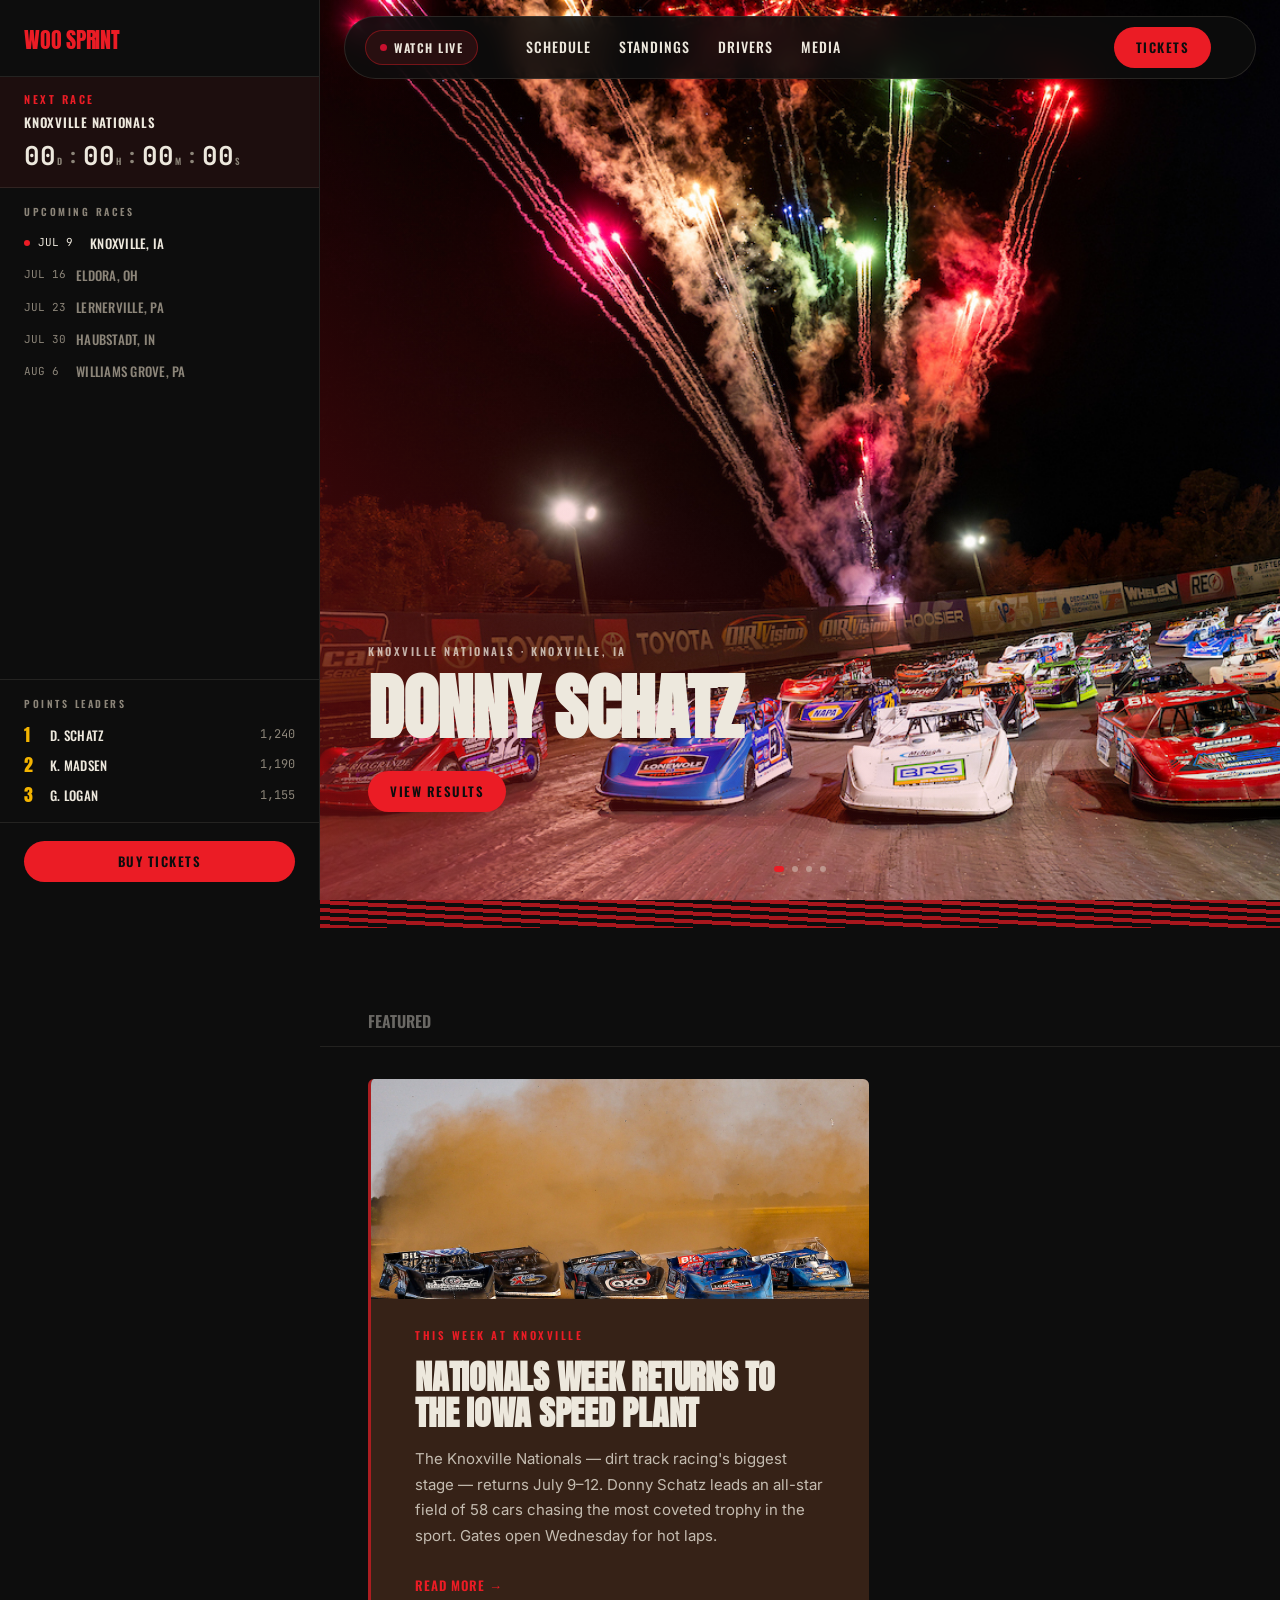
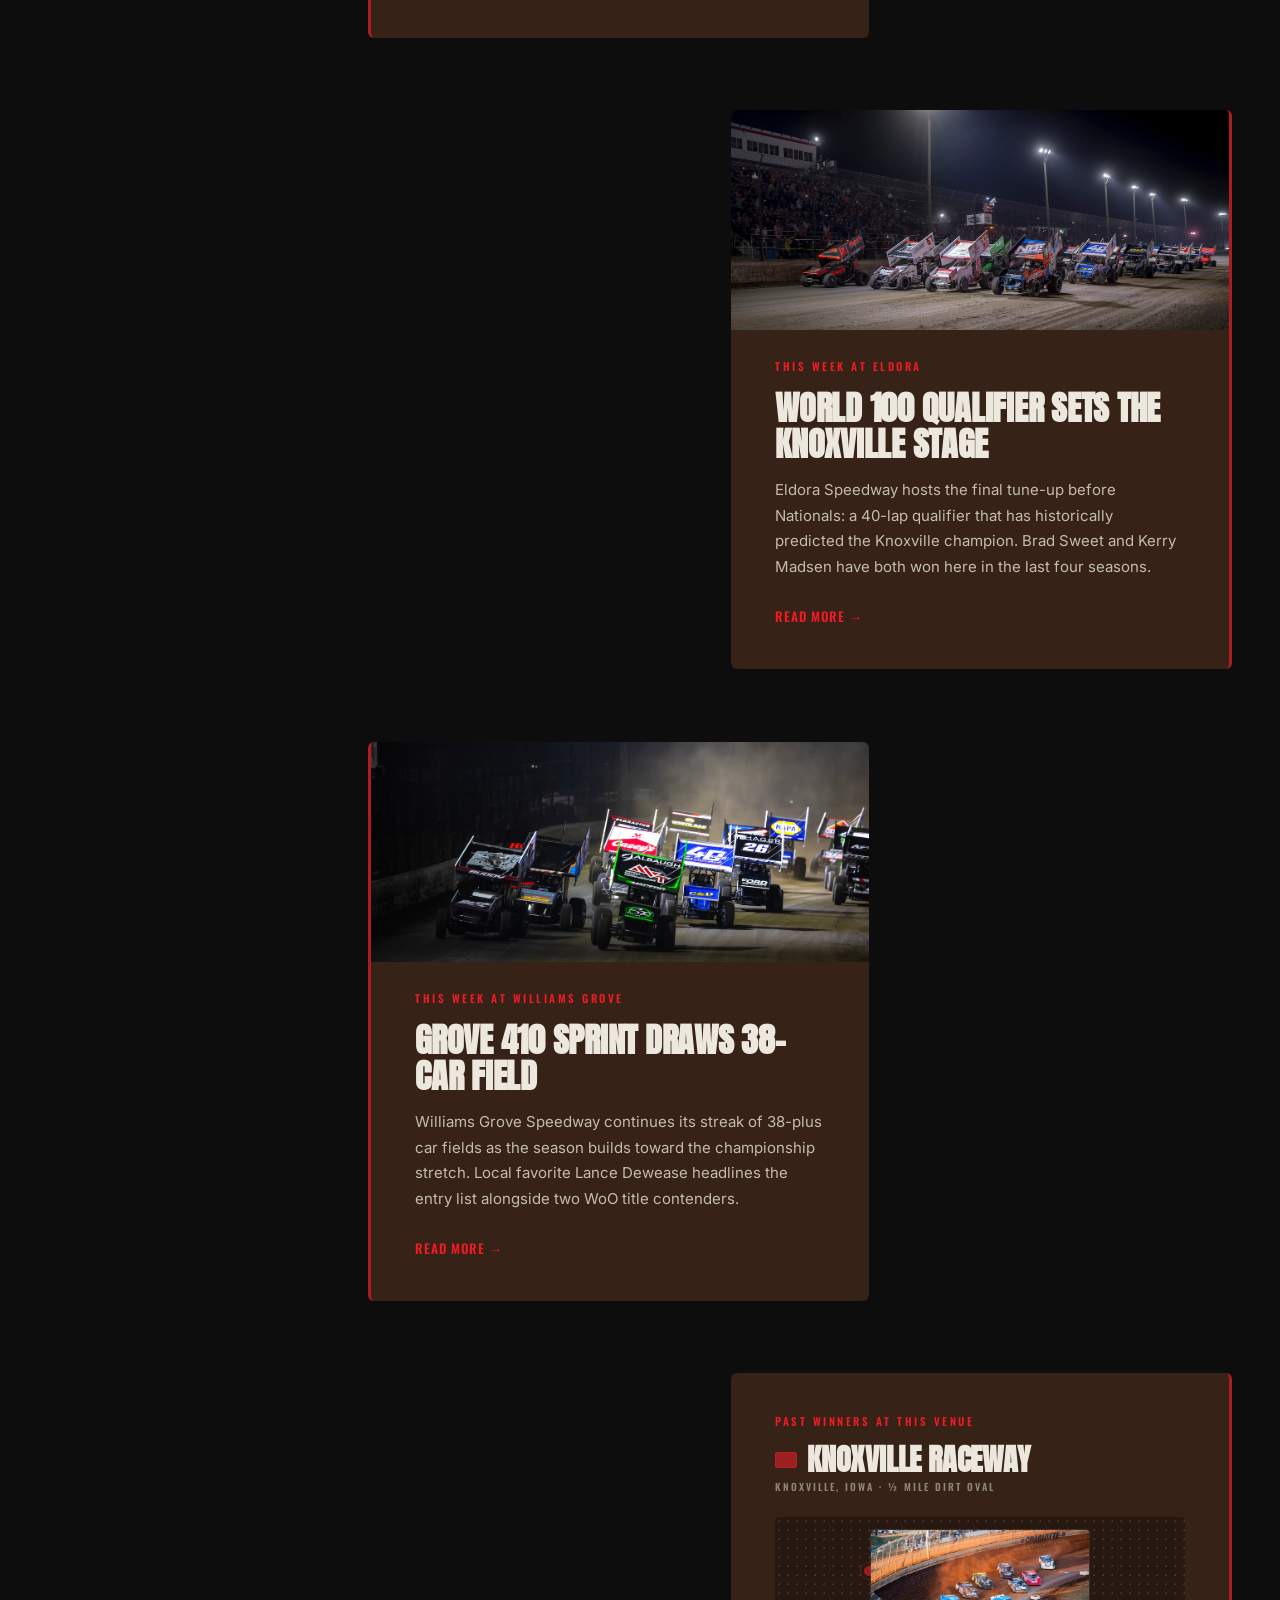
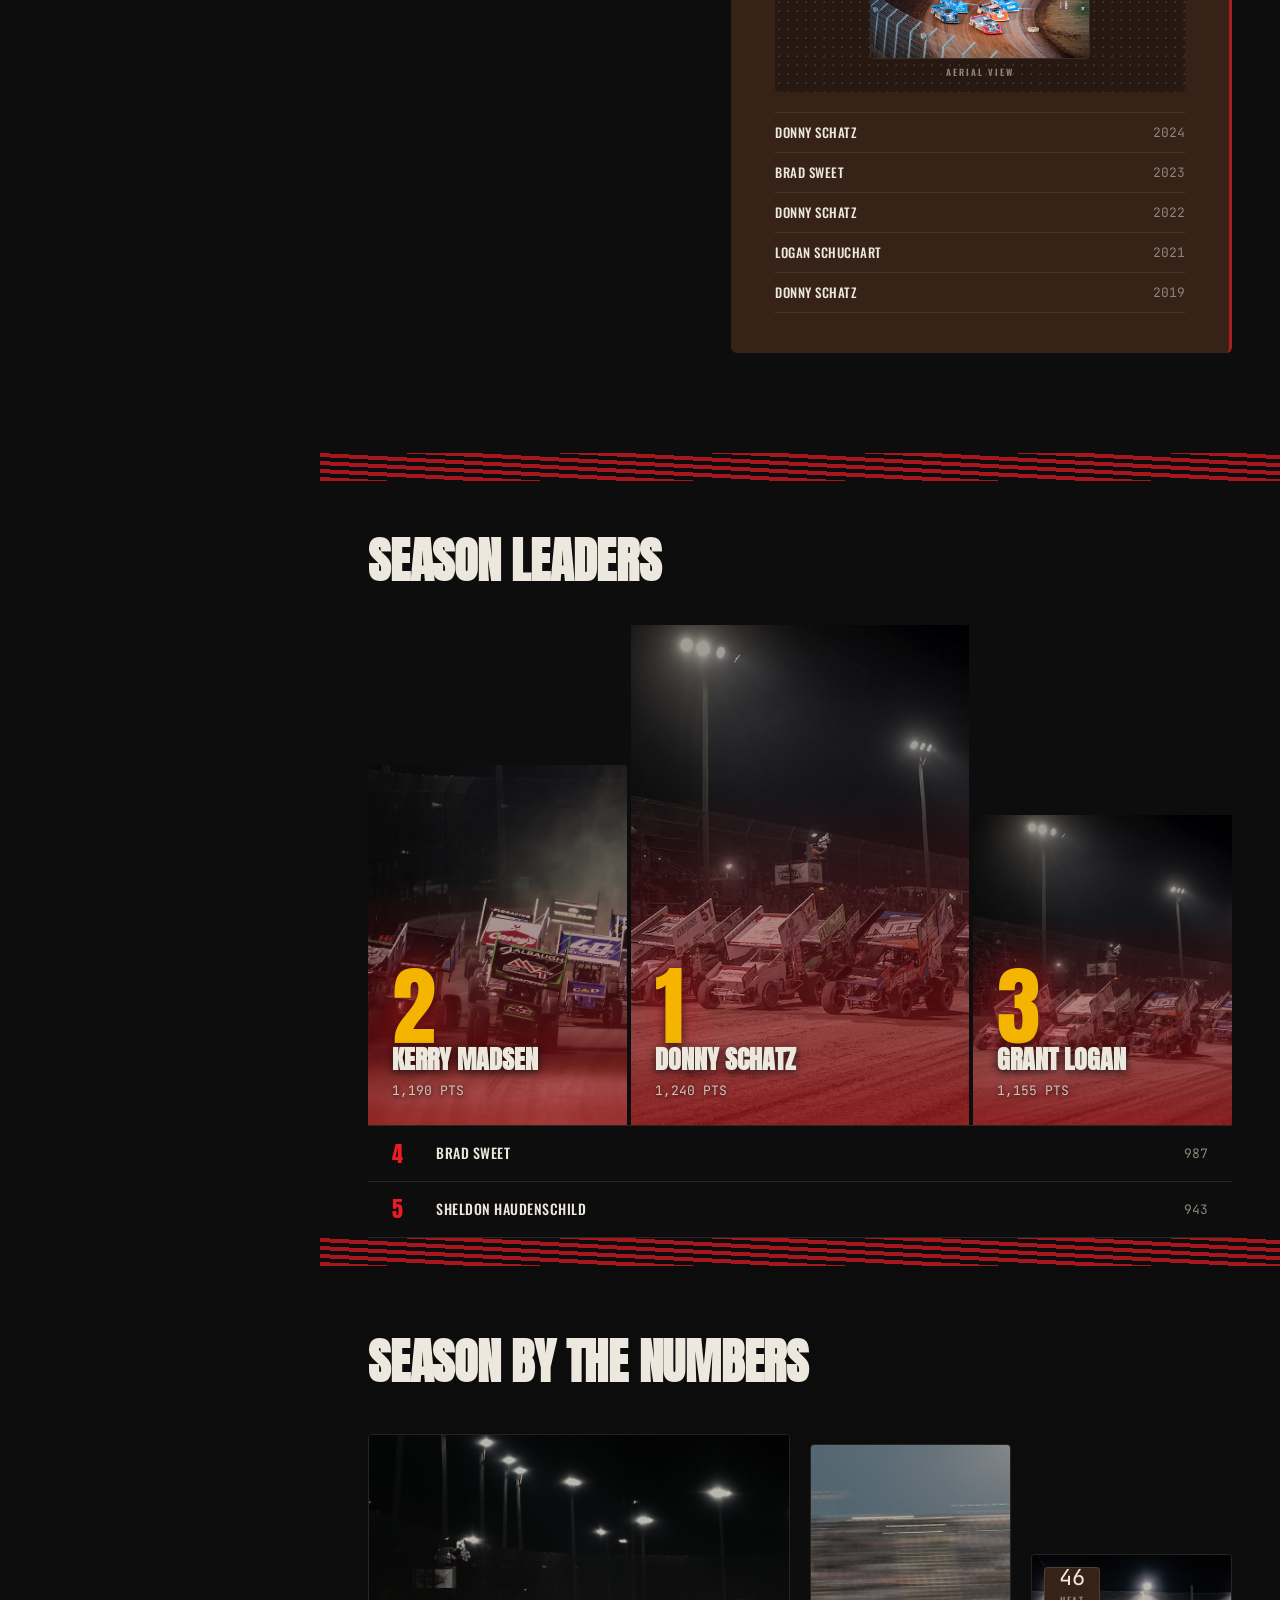
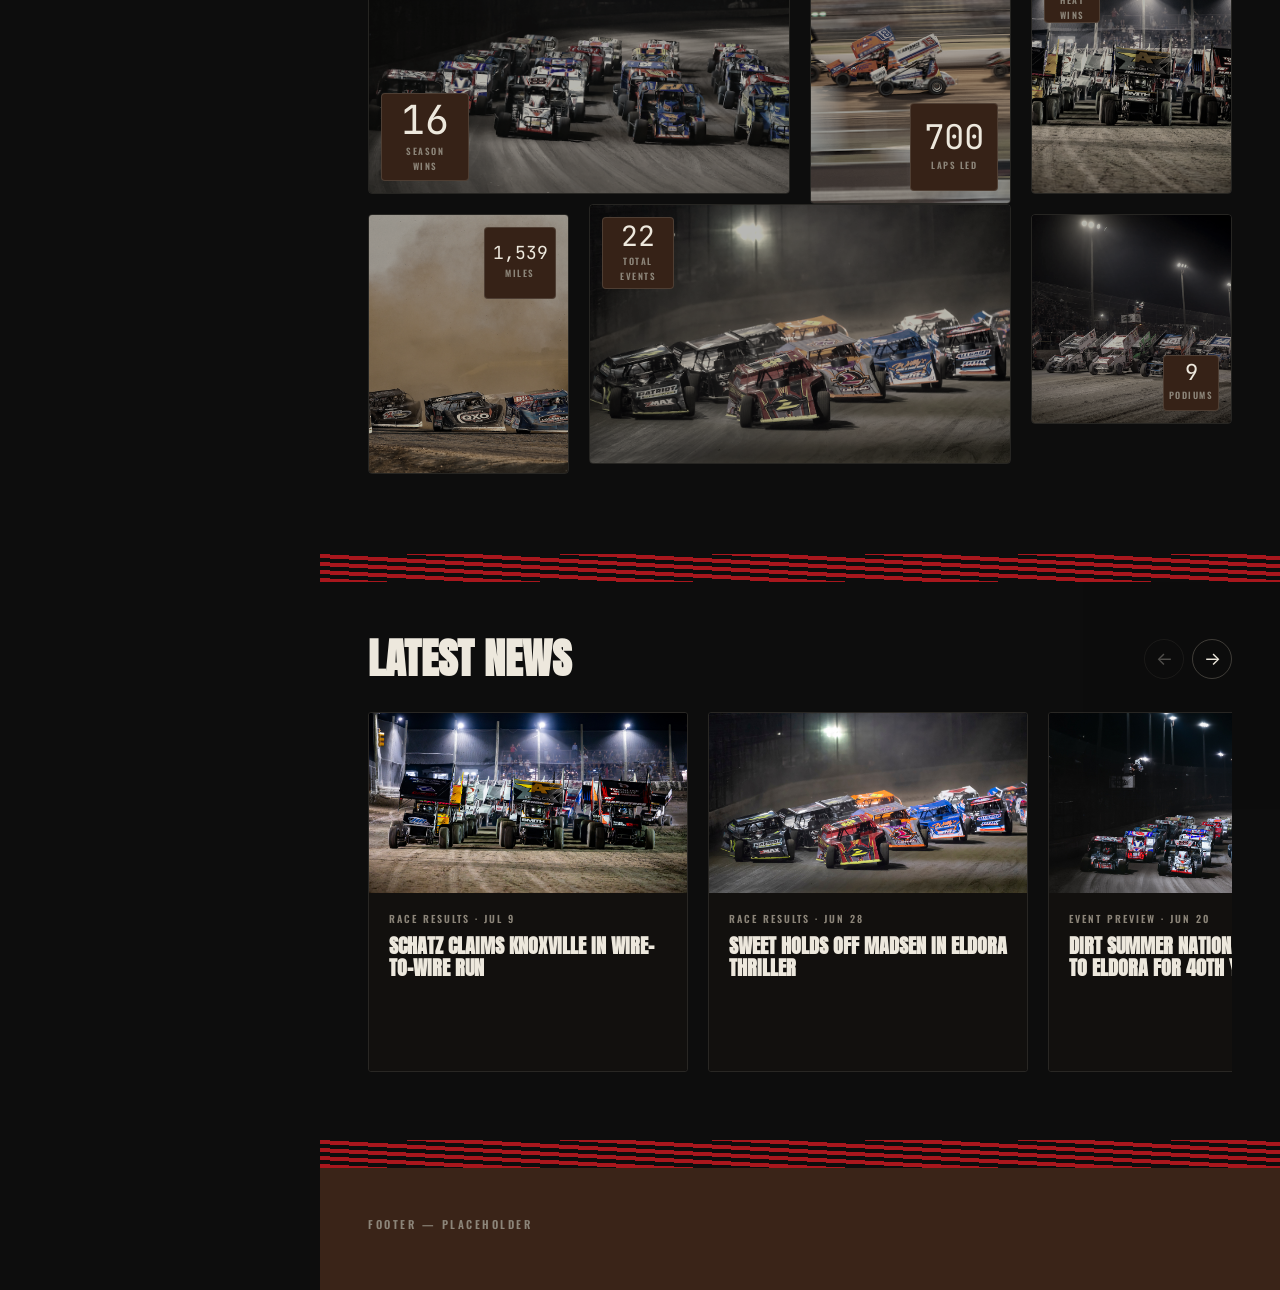
==== commit 342220e1: "replaced placeholder photos with racing assets" ====
--- a/index.html
+++ b/index.html
@@ -18,7 +18,7 @@
     fetchpriority="high" because it is a full-viewport, first-paint asset.
     PROD: update href to the WebP/AVIF asset on CloudFront CDN (see DESIGN_PLAN.md § 7).
   -->
-  <link rel="preload" as="image" href="https://picsum.photos/seed/dirtcar/1920/1080" fetchpriority="high">
+  <link rel="preload" as="image" href="assets/photos/dji_fly_20250713_210714_0370_1752455054452_photo.jpg" fetchpriority="high">
 </head>
 <body>
 
@@ -197,7 +197,13 @@
             ABOVE THE FOLD — do NOT use loading="lazy".
             Sized to 1440×900 (viewport box); serve from CloudFront CDN.
           -->
-          <div class="hero__photo" aria-hidden="true"></div>
+          <!-- WRG racing photo — real but illustrative; production will use driver-specific
+               shots from WRG media library served as WebP/AVIF from CloudFront CDN. -->
+          <img class="hero__photo"
+               src="assets/photos/_DSC0522.jpg"
+               alt="Sprint cars lined up for the main event with fireworks in the night sky"
+               width="1920" height="1080"
+               loading="eager" fetchpriority="high" decoding="sync">
           <div class="hero__grad" aria-hidden="true"></div>
           <div class="hero__content" data-initial>
             <p class="hero__eyebrow">KNOXVILLE NATIONALS · KNOXVILLE, IA</p>
@@ -223,7 +229,12 @@
                    loading="lazy" decoding="async">
             </picture>
           -->
-          <div class="hero__photo" aria-hidden="true"></div>
+          <!-- WRG racing photo — real but illustrative; production will use event-specific shots. -->
+          <img class="hero__photo"
+               src="assets/photos/150A0096.jpg"
+               alt="Sprint cars racing three-wide through a dusty turn at night"
+               width="1920" height="1080"
+               loading="lazy" decoding="async">
           <div class="hero__grad" aria-hidden="true"></div>
           <div class="hero__content">
             <p class="hero__eyebrow">DIRT SUMMER NATIONALS · ELDORA, OH</p>
@@ -249,7 +260,12 @@
                    loading="lazy" decoding="async">
             </picture>
           -->
-          <div class="hero__photo" aria-hidden="true"></div>
+          <!-- WRG racing photo — real but illustrative; production will use event-specific shots. -->
+          <img class="hero__photo"
+               src="assets/photos/_DSC0522.jpg"
+               alt="Sprint cars lined up for the main event with fireworks in the night sky"
+               width="1920" height="1080"
+               loading="lazy" decoding="async">
           <div class="hero__grad" aria-hidden="true"></div>
           <div class="hero__content">
             <p class="hero__eyebrow">WILLIAMS GROVE 410 SPRINT · WILLIAMS GROVE, PA</p>
@@ -275,7 +291,12 @@
                    loading="lazy" decoding="async">
             </picture>
           -->
-          <div class="hero__photo" aria-hidden="true"></div>
+          <!-- WRG racing photo — real but illustrative; production will use event-specific shots. -->
+          <img class="hero__photo"
+               src="assets/photos/150A0096.jpg"
+               alt="Sprint cars racing three-wide through a dusty turn at night"
+               width="1920" height="1080"
+               loading="lazy" decoding="async">
           <div class="hero__grad" aria-hidden="true"></div>
           <div class="hero__content">
             <p class="hero__eyebrow">DIRT CLASSIC · TULSA, OK</p>
@@ -336,6 +357,13 @@
 
         <div class="floating-block floating-block--left">
           <article class="floating-block__card">
+            <!-- WRG racing photo — real but illustrative; production will swap to CMS-curated set. -->
+            <figure class="floating-block__photo">
+              <img src="assets/photos/6L4A5231.jpg"
+                   alt=""
+                   width="640" height="220"
+                   loading="lazy" decoding="async">
+            </figure>
             <p class="floating-block__eyebrow u-label">This week at Knoxville</p>
             <h2 class="floating-block__headline">NATIONALS WEEK RETURNS TO THE IOWA SPEED PLANT</h2>
             <p class="floating-block__blurb">The Knoxville Nationals — dirt track racing's biggest stage — returns July 9–12. Donny Schatz leads an all-star field of 58 cars chasing the most coveted trophy in the sport. Gates open Wednesday for hot laps.</p>
@@ -345,6 +373,13 @@
 
         <div class="floating-block floating-block--right">
           <article class="floating-block__card">
+            <!-- WRG racing photo — real but illustrative; production will swap to CMS-curated set. -->
+            <figure class="floating-block__photo">
+              <img src="assets/photos/DSC01640%20copy.jpg"
+                   alt=""
+                   width="640" height="220"
+                   loading="lazy" decoding="async">
+            </figure>
             <p class="floating-block__eyebrow u-label">This week at Eldora</p>
             <h2 class="floating-block__headline">WORLD 100 QUALIFIER SETS THE KNOXVILLE STAGE</h2>
             <p class="floating-block__blurb">Eldora Speedway hosts the final tune-up before Nationals: a 40-lap qualifier that has historically predicted the Knoxville champion. Brad Sweet and Kerry Madsen have both won here in the last four seasons.</p>
@@ -354,6 +389,13 @@
 
         <div class="floating-block floating-block--left">
           <article class="floating-block__card">
+            <!-- WRG racing photo — real but illustrative; production will swap to CMS-curated set. -->
+            <figure class="floating-block__photo">
+              <img src="assets/photos/150A0096.jpg"
+                   alt=""
+                   width="640" height="220"
+                   loading="lazy" decoding="async">
+            </figure>
             <p class="floating-block__eyebrow u-label">This week at Williams Grove</p>
             <h2 class="floating-block__headline">GROVE 410 SPRINT DRAWS 38-CAR FIELD</h2>
             <p class="floating-block__blurb">Williams Grove Speedway continues its streak of 38-plus car fields as the season builds toward the championship stretch. Local favorite Lance Dewease headlines the entry list alongside two WoO title contenders.</p>
@@ -422,8 +464,10 @@
               <figure class="track-ctx__aerial-wrap">
                 <!-- Placeholder: stock landscape at aerial aspect ratio (220×130).
                      PRODUCTION: <picture> with AVIF + WebP sources from yoda CDN. -->
+                <!-- WRG aerial track photo — real but illustrative;
+                     production will serve venue-specific aerials from WRG media library. -->
                 <img class="track-ctx__aerial"
-                     src="https://picsum.photos/seed/knoxville-aerial/220/130"
+                     src="assets/photos/DSC_8585.jpg"
                      alt=""
                      width="220"
                      height="130"
@@ -495,7 +539,13 @@
               must be position:absolute; inset:0; width:100%; height:100%;
               object-fit:cover (add to .standings__photo img rule in CSS).
             -->
-            <div class="standings__photo" aria-hidden="true"></div>
+            <!-- WRG racing photo — real but illustrative; production uses driver-specific
+                 portraits from WRG media library served as WebP/AVIF from CloudFront CDN. -->
+            <img class="standings__photo"
+                 src="assets/photos/DSC01640%20copy.jpg"
+                 alt=""
+                 width="400" height="500"
+                 loading="lazy" decoding="async">
             <div class="standings__wash" aria-hidden="true"></div>
             <div class="standings__info">
               <span class="standings__rank" aria-hidden="true">1</span>
@@ -518,7 +568,12 @@
                      loading="lazy" decoding="async">
               </picture>
             -->
-            <div class="standings__photo" aria-hidden="true"></div>
+            <!-- WRG racing photo — real but illustrative; production uses driver-specific portraits. -->
+            <img class="standings__photo"
+                 src="assets/photos/150A0096.jpg"
+                 alt=""
+                 width="308" height="360"
+                 loading="lazy" decoding="async">
             <div class="standings__wash" aria-hidden="true"></div>
             <div class="standings__info">
               <span class="standings__rank" aria-hidden="true">2</span>
@@ -541,7 +596,12 @@
                      loading="lazy" decoding="async">
               </picture>
             -->
-            <div class="standings__photo" aria-hidden="true"></div>
+            <!-- WRG racing photo — real but illustrative; production uses driver-specific portraits. -->
+            <img class="standings__photo"
+                 src="assets/photos/DSC01640%20copy.jpg"
+                 alt=""
+                 width="308" height="310"
+                 loading="lazy" decoding="async">
             <div class="standings__wash" aria-hidden="true"></div>
             <div class="standings__info">
               <span class="standings__rank" aria-hidden="true">3</span>
@@ -600,7 +660,7 @@
               provides the meaningful information; photo is decorative context.
             -->
             <img class="bento-cell__photo"
-                 src="https://picsum.photos/seed/dcwins/960/720"
+                 src="assets/photos/JJA_1870-2.jpg"
                  alt=""
                  width="960" height="720"
                  loading="lazy" decoding="async">
@@ -617,7 +677,7 @@
               clear air ahead, showing front-running position.
             -->
             <img class="bento-cell__photo"
-                 src="https://picsum.photos/seed/dclaps/480/720"
+                 src="assets/photos/DSC_0811.jpg"
                  alt=""
                  width="480" height="720"
                  loading="lazy" decoding="async">
@@ -633,7 +693,7 @@
               PLACEHOLDER — production: heat race start or checkered flag moment.
             -->
             <img class="bento-cell__photo"
-                 src="https://picsum.photos/seed/dcheat/480/480"
+                 src="assets/photos/DSC_0451.jpg"
                  alt=""
                  width="480" height="480"
                  loading="lazy" decoding="async">
@@ -650,7 +710,7 @@
               and speed (car at full throttle, long track shot).
             -->
             <img class="bento-cell__photo"
-                 src="https://picsum.photos/seed/dcmiles/480/520"
+                 src="assets/photos/6L4A5231.jpg"
                  alt=""
                  width="480" height="520"
                  loading="lazy" decoding="async">
@@ -667,7 +727,7 @@
               lineup, or full-field start).
             -->
             <img class="bento-cell__photo"
-                 src="https://picsum.photos/seed/dcevents/960/520"
+                 src="assets/photos/DSC01532%20copy.jpg"
                  alt=""
                  width="960" height="520"
                  loading="lazy" decoding="async">
@@ -683,7 +743,7 @@
               PLACEHOLDER — production: podium or top-3 celebration photo.
             -->
             <img class="bento-cell__photo"
-                 src="https://picsum.photos/seed/dcpods/480/420"
+                 src="assets/photos/DSC01640%20copy.jpg"
                  alt=""
                  width="480" height="420"
                  loading="lazy" decoding="async">
@@ -736,7 +796,11 @@
           -->
           <article class="news__card">
             <a href="#" class="news__card-link">
-              <div class="news__card-image" aria-hidden="true"></div>
+              <img class="news__card-image"
+                   src="assets/photos/DSC_0451.jpg"
+                   alt=""
+                   width="320" height="180"
+                   loading="lazy" decoding="async">
               <div class="news__card-body">
                 <p class="news__card-eyebrow u-label">RACE RESULTS · JUL 9</p>
                 <h3 class="news__card-headline">SCHATZ CLAIMS KNOXVILLE IN WIRE-TO-WIRE RUN</h3>
@@ -746,7 +810,11 @@
 
           <article class="news__card">
             <a href="#" class="news__card-link">
-              <div class="news__card-image" aria-hidden="true"></div>
+              <img class="news__card-image"
+                   src="assets/photos/DSC01532%20copy.jpg"
+                   alt=""
+                   width="320" height="180"
+                   loading="lazy" decoding="async">
               <div class="news__card-body">
                 <p class="news__card-eyebrow u-label">RACE RESULTS · JUN 28</p>
                 <h3 class="news__card-headline">SWEET HOLDS OFF MADSEN IN ELDORA THRILLER</h3>
@@ -756,7 +824,11 @@
 
           <article class="news__card">
             <a href="#" class="news__card-link">
-              <div class="news__card-image" aria-hidden="true"></div>
+              <img class="news__card-image"
+                   src="assets/photos/JJA_1870-2.jpg"
+                   alt=""
+                   width="320" height="180"
+                   loading="lazy" decoding="async">
               <div class="news__card-body">
                 <p class="news__card-eyebrow u-label">EVENT PREVIEW · JUN 20</p>
                 <h3 class="news__card-headline">DIRT SUMMER NATIONALS RETURNS TO ELDORA FOR 40TH YEAR</h3>
@@ -766,7 +838,11 @@
 
           <article class="news__card">
             <a href="#" class="news__card-link">
-              <div class="news__card-image" aria-hidden="true"></div>
+              <img class="news__card-image"
+                   src="assets/photos/DSC_0811.jpg"
+                   alt=""
+                   width="320" height="180"
+                   loading="lazy" decoding="async">
               <div class="news__card-body">
                 <p class="news__card-eyebrow u-label">DRIVER NEWS · MAR 3</p>
                 <h3 class="news__card-headline">HAUDENSCHILD EXTENDS WITH STENHOUSE JR.&ndash;MARSHALL</h3>
@@ -776,7 +852,11 @@
 
           <article class="news__card">
             <a href="#" class="news__card-link">
-              <div class="news__card-image" aria-hidden="true"></div>
+              <img class="news__card-image"
+                   src="assets/photos/DSC_0451.jpg"
+                   alt=""
+                   width="320" height="180"
+                   loading="lazy" decoding="async">
               <div class="news__card-body">
                 <p class="news__card-eyebrow u-label">RACE RESULTS · JUN 14</p>
                 <h3 class="news__card-headline">MADSEN DOMINATES WILLIAMS GROVE IN FLAG-TO-FLAG WIN</h3>
@@ -786,7 +866,11 @@
 
           <article class="news__card">
             <a href="#" class="news__card-link">
-              <div class="news__card-image" aria-hidden="true"></div>
+              <img class="news__card-image"
+                   src="assets/photos/DSC01532%20copy.jpg"
+                   alt=""
+                   width="320" height="180"
+                   loading="lazy" decoding="async">
               <div class="news__card-body">
                 <p class="news__card-eyebrow u-label">STANDINGS · JUL 1</p>
                 <h3 class="news__card-headline">POINTS BATTLE TIGHTENS WITH SIX ROUNDS REMAINING</h3>
@@ -796,7 +880,11 @@
 
           <article class="news__card">
             <a href="#" class="news__card-link">
-              <div class="news__card-image" aria-hidden="true"></div>
+              <img class="news__card-image"
+                   src="assets/photos/JJA_1870-2.jpg"
+                   alt=""
+                   width="320" height="180"
+                   loading="lazy" decoding="async">
               <div class="news__card-body">
                 <p class="news__card-eyebrow u-label">SERIES NEWS · JAN 15</p>
                 <h3 class="news__card-headline">2026 SPRINT SEASON EXPANDS TO 90 EVENTS ACROSS 22 STATES</h3>
--- a/style.css
+++ b/style.css
@@ -162,7 +162,7 @@
   position: absolute;
   inset: 0;
   /* PLACEHOLDER — swap for real WRG race-action photo (car at speed, dirt oval, night) */
-  background-image: url('https://picsum.photos/seed/dirtcar/1920/1080');
+  background-image: url('assets/photos/dji_fly_20250713_210714_0370_1752455054452_photo.jpg');
   background-size: cover;
   background-position: center 30%;
   /* Sepia/brown grade: pushes vivid photo colors toward warm desaturated tone.
@@ -765,34 +765,15 @@
   pointer-events: auto;
 }
 
-/* PLACEHOLDER driver photo — gradient block simulating race-action photo.
-   Production: replace background with background-image: url(driver-photo).
-   filter recipe echoes .layer-bg::before for tonal continuity with Layer 2. */
+/* Full-bleed race photo — position:absolute fills the hero slide.
+   top center object-position keeps action (cars, crowds, dust) prominent. */
 .hero__photo {
   position: absolute;
   inset: 0;
-  background: linear-gradient(160deg, var(--dc-clay) 0%, var(--dc-black) 100%);
-  filter: sepia(0.75) saturate(0.55) brightness(0.60);
-}
-
-.hero__slide:nth-child(2) .hero__photo {
-  background: linear-gradient(
-    200deg,
-    color-mix(in srgb, var(--dc-clay) 60%, var(--dc-track-gray)) 0%,
-    var(--dc-black) 100%
-  );
-}
-
-.hero__slide:nth-child(3) .hero__photo {
-  background: linear-gradient(130deg, var(--dc-track-gray) 0%, var(--dc-black) 100%);
-}
-
-.hero__slide:nth-child(4) .hero__photo {
-  background: linear-gradient(
-    175deg,
-    color-mix(in srgb, var(--dc-clay) 80%, var(--dc-black)) 0%,
-    var(--dc-black) 100%
-  );
+  width: 100%;
+  height: 100%;
+  object-fit: cover;
+  object-position: top center;
 }
 
 /* Brand directional gradient: lower-left origin → upper-right, ~40% opacity.
@@ -938,6 +919,7 @@
   border-radius: 6px;
   padding: 40px 44px;
   border-left: 3px solid color-mix(in srgb, var(--brand-primary) 65%, transparent);
+  overflow: hidden;
 }
 
 .floating-block--right .floating-block__card {
@@ -986,6 +968,21 @@
 
 .floating-block__link:hover {
   color: var(--dc-bone);
+}
+
+/* Editorial card picture box — negative margins counteract the 40px/44px card padding
+   so the photo bleeds edge-to-edge. overflow:hidden on the card clips it to rounded corners. */
+.floating-block__photo {
+  margin: -40px -44px 28px;
+  height: 220px;
+}
+
+.floating-block__photo img {
+  display: block;
+  width: 100%;
+  height: 100%;
+  object-fit: cover;
+  object-position: center;
 }
 
 /* --- Track Context card (floating-block__card--track-context) --- */
@@ -1206,27 +1203,17 @@
   min-width: 0;
 }
 
-/* Full-bleed photo placeholder — production: real driver portrait from WRG-PublicApi.
-   PROD: when <img> replaces .standings__photo div, add:
-   .standings__photo img { position: absolute; inset: 0; width: 100%; height: 100%; object-fit: cover; object-position: top center; }
-   Dimensions per card: P1 ≈ 400×500 px, P2 ≈ 308×360 px, P3 ≈ 308×310 px (see HTML comments).
+/* Full-bleed race photo — position:absolute fills the standings card.
+   top center object-position keeps the action at the top of tall portrait cards.
    loading="lazy" decoding="async" on all three — section is well below the fold. */
 .standings__photo {
   position: absolute;
   inset: 0;
+  width: 100%;
+  height: 100%;
+  object-fit: cover;
+  object-position: top center;
   filter: sepia(0.35) saturate(0.7) brightness(0.62);
-}
-
-.standings__card--p1 .standings__photo {
-  background: linear-gradient(155deg, var(--dc-clay) 0%, var(--dc-track-gray) 45%, var(--dc-black) 100%);
-}
-
-.standings__card--p2 .standings__photo {
-  background: linear-gradient(160deg, var(--dc-track-gray) 0%, var(--dc-black) 100%);
-}
-
-.standings__card--p3 .standings__photo {
-  background: linear-gradient(145deg, var(--dc-clay) 20%, var(--dc-black) 100%);
 }
 
 /* Brand-primary wash: bottom-anchored gradient, ~two-thirds of card height */
@@ -1574,28 +1561,11 @@
 
 .news__card-image {
   flex-shrink: 0;
-  height: 180px;        /* placeholder height — matches 320×180 (16:9) display box */
-  aspect-ratio: 16 / 9; /* carries dimension contract when real <img width="320" height="180"> replaces the div */
-  background: linear-gradient(135deg, var(--dc-clay) 0%, var(--dc-black) 100%);
-}
-
-/* PROD: when <img> replaces .news__card-image div, add:
-   .news__card-image img { display: block; width: 100%; height: 100%; object-fit: cover; } */
-
-.news__card:nth-child(2n) .news__card-image {
-  background: linear-gradient(160deg, var(--dc-track-gray) 0%, var(--dc-black) 100%);
-}
-
-.news__card:nth-child(3n) .news__card-image {
-  background: linear-gradient(
-    120deg,
-    color-mix(in srgb, var(--dc-clay) 70%, var(--dc-track-gray)) 0%,
-    var(--dc-black) 100%
-  );
-}
-
-.news__card:nth-child(5n) .news__card-image {
-  background: linear-gradient(110deg, var(--dc-clay) 0%, var(--dc-track-gray) 60%, var(--dc-black) 100%);
+  display: block;
+  height: 180px;
+  width: 100%;
+  object-fit: cover;
+  object-position: center;
 }
 
 .news__card-body {
@@ -1976,6 +1946,12 @@
     padding: 28px 28px 32px;
   }
 
+  /* Recalculate bleed margins to match mobile card padding (28px top, 28px sides) */
+  .floating-block__photo {
+    margin: -28px -28px 20px;
+    height: 180px;
+  }
+
   .floating-block--right .floating-block__card {
     border-right: none;
     border-left: 3px solid color-mix(in srgb, var(--brand-primary) 65%, transparent);
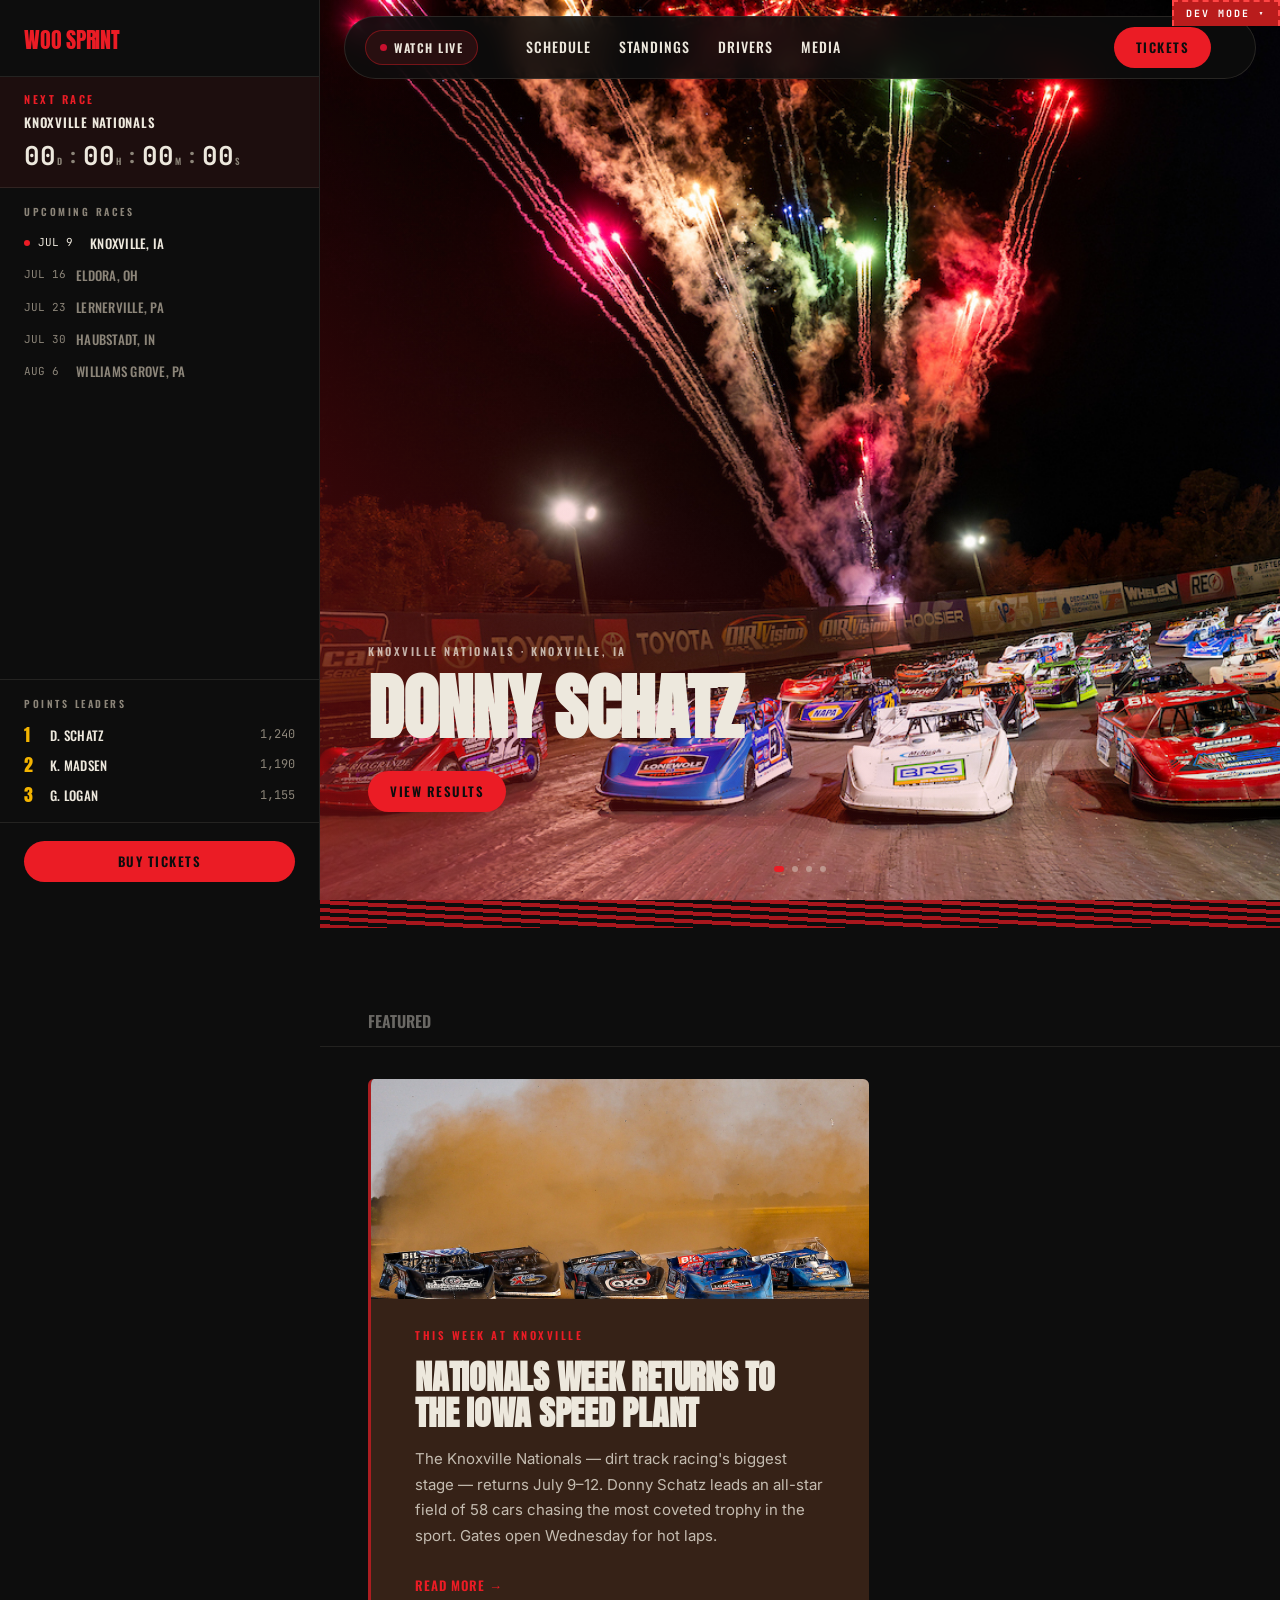
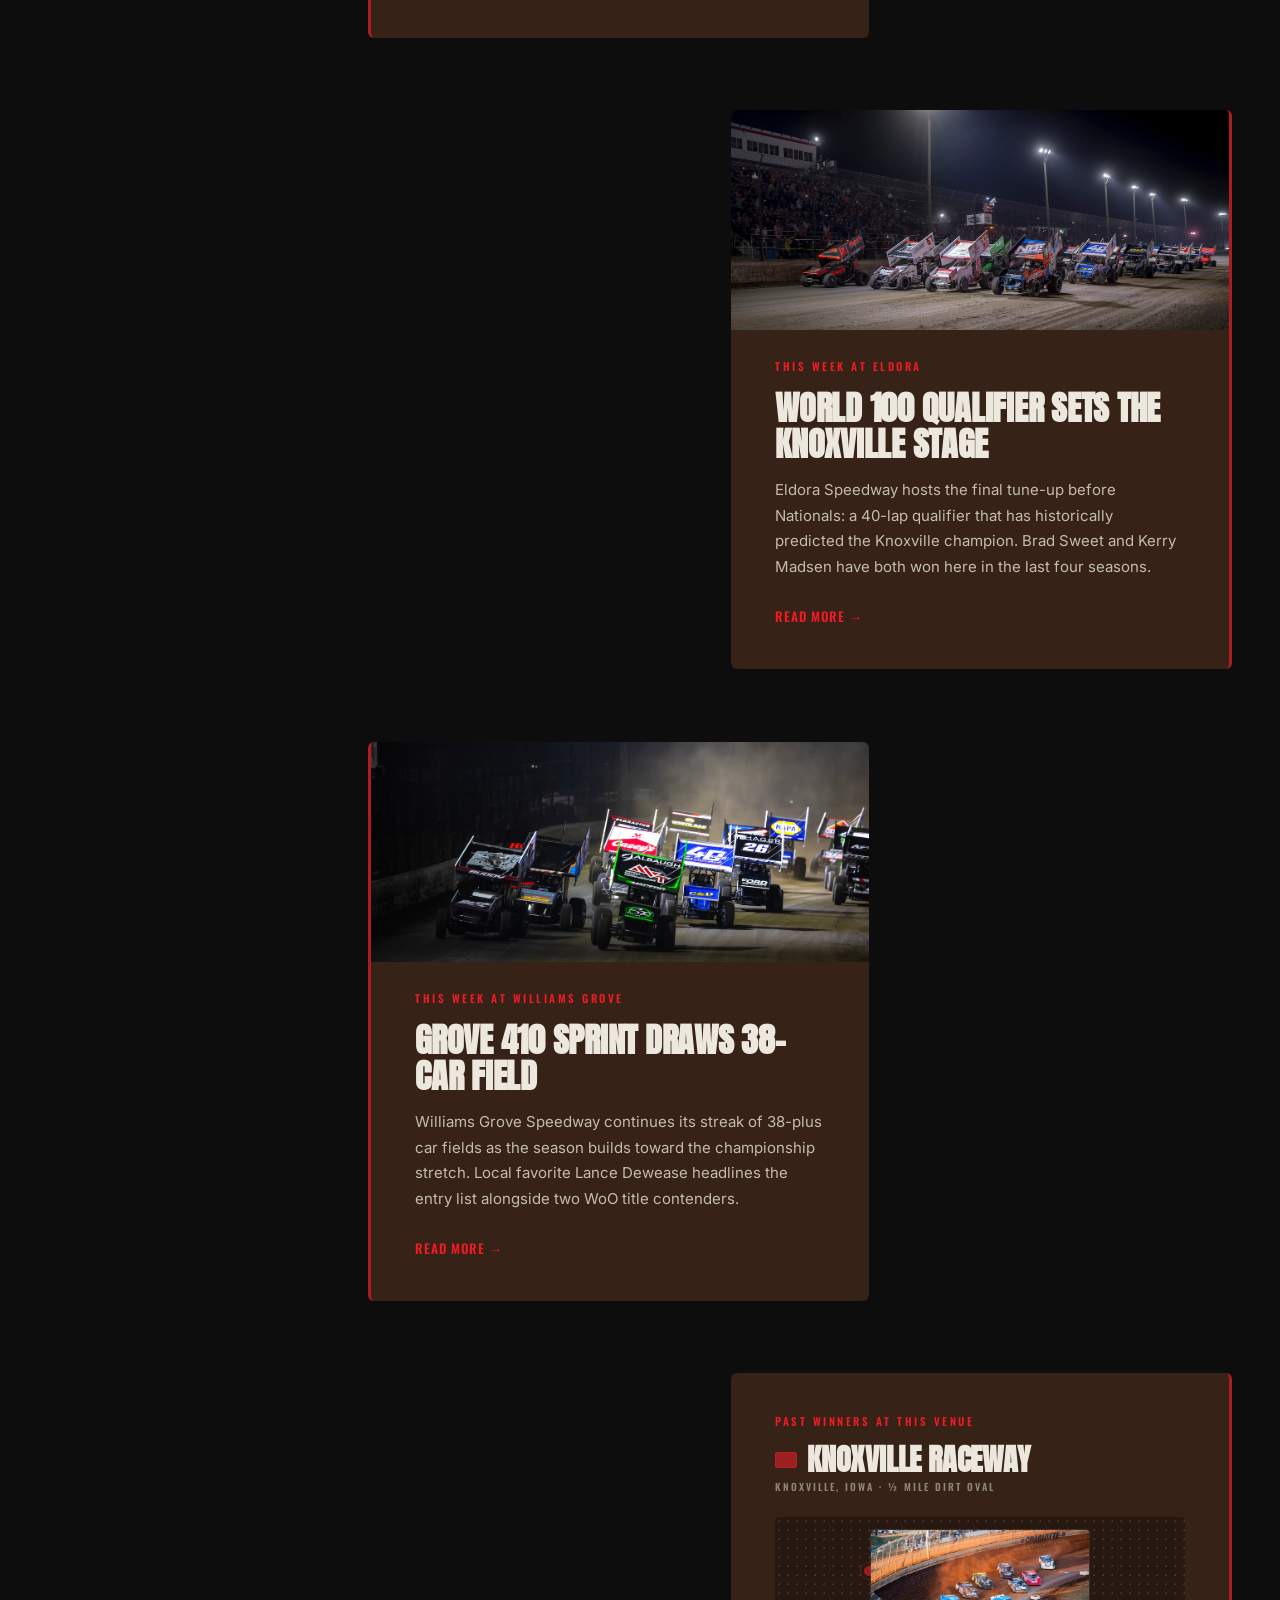
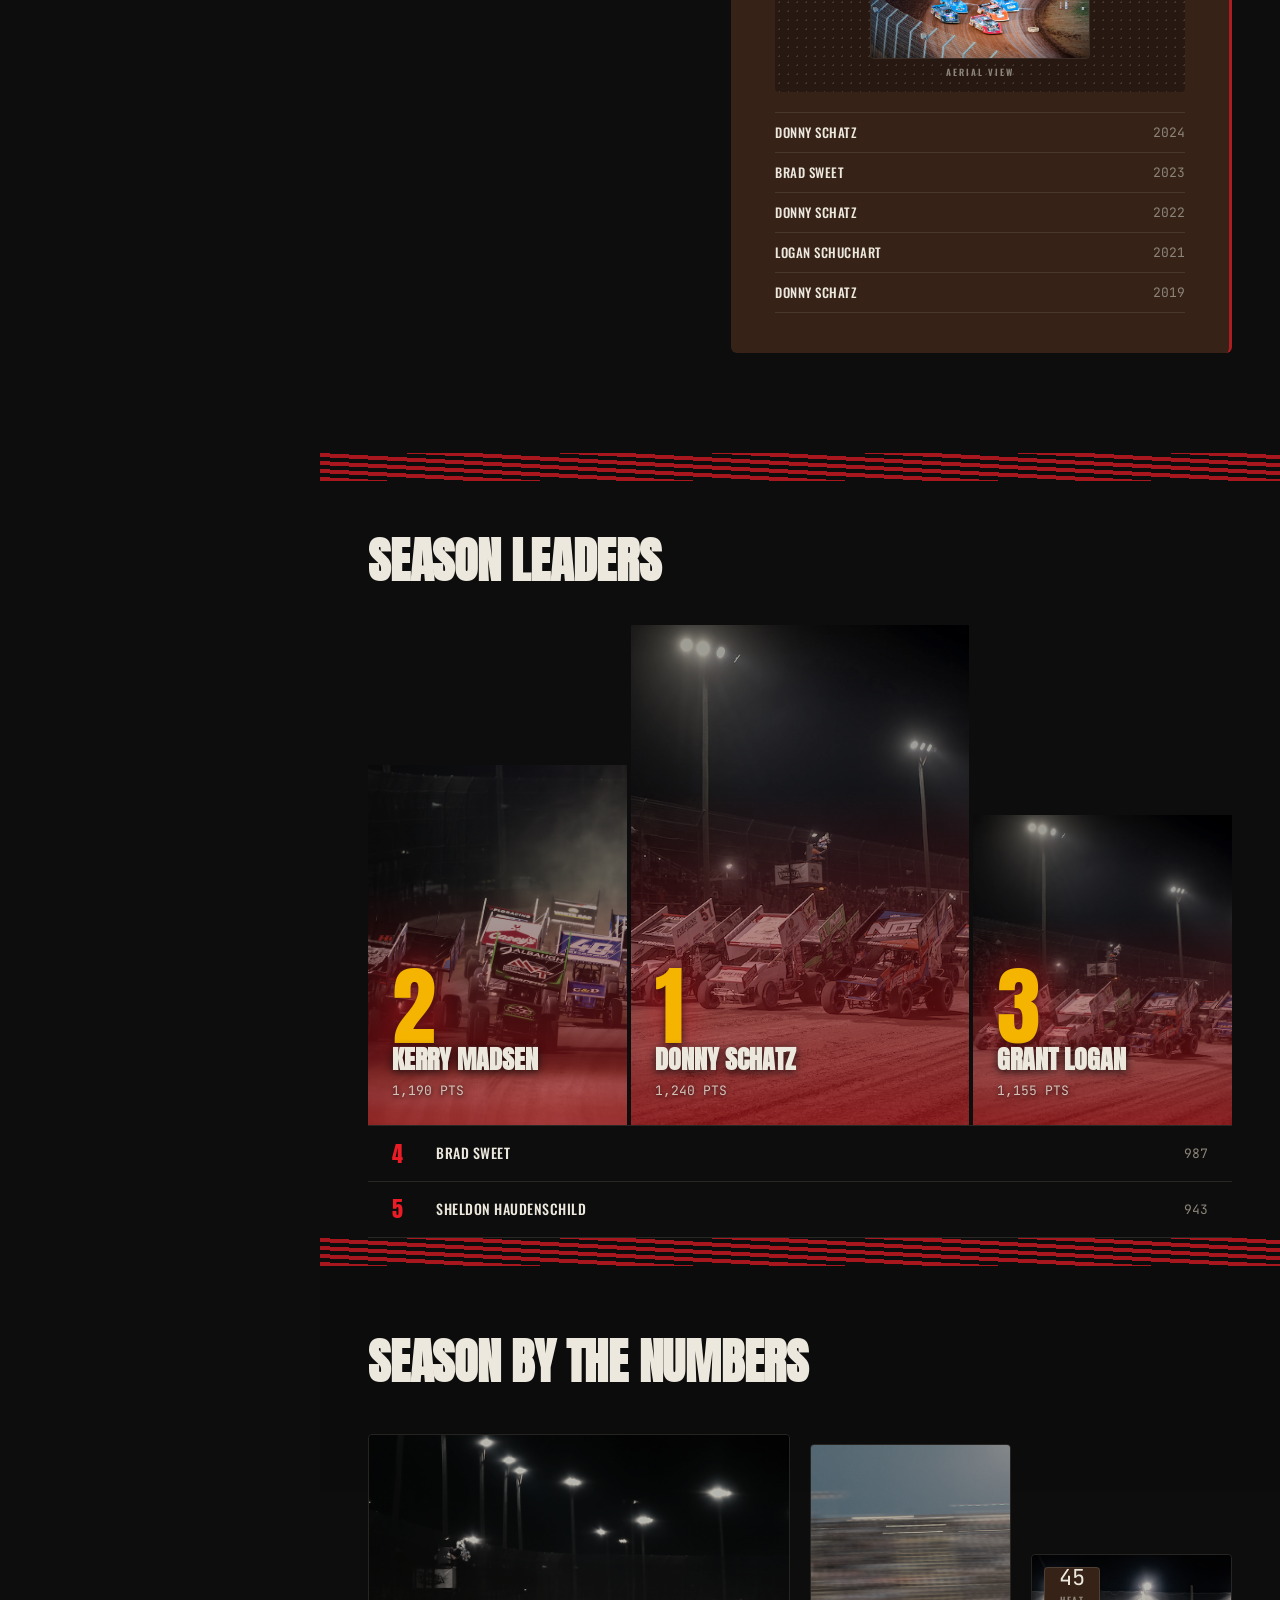
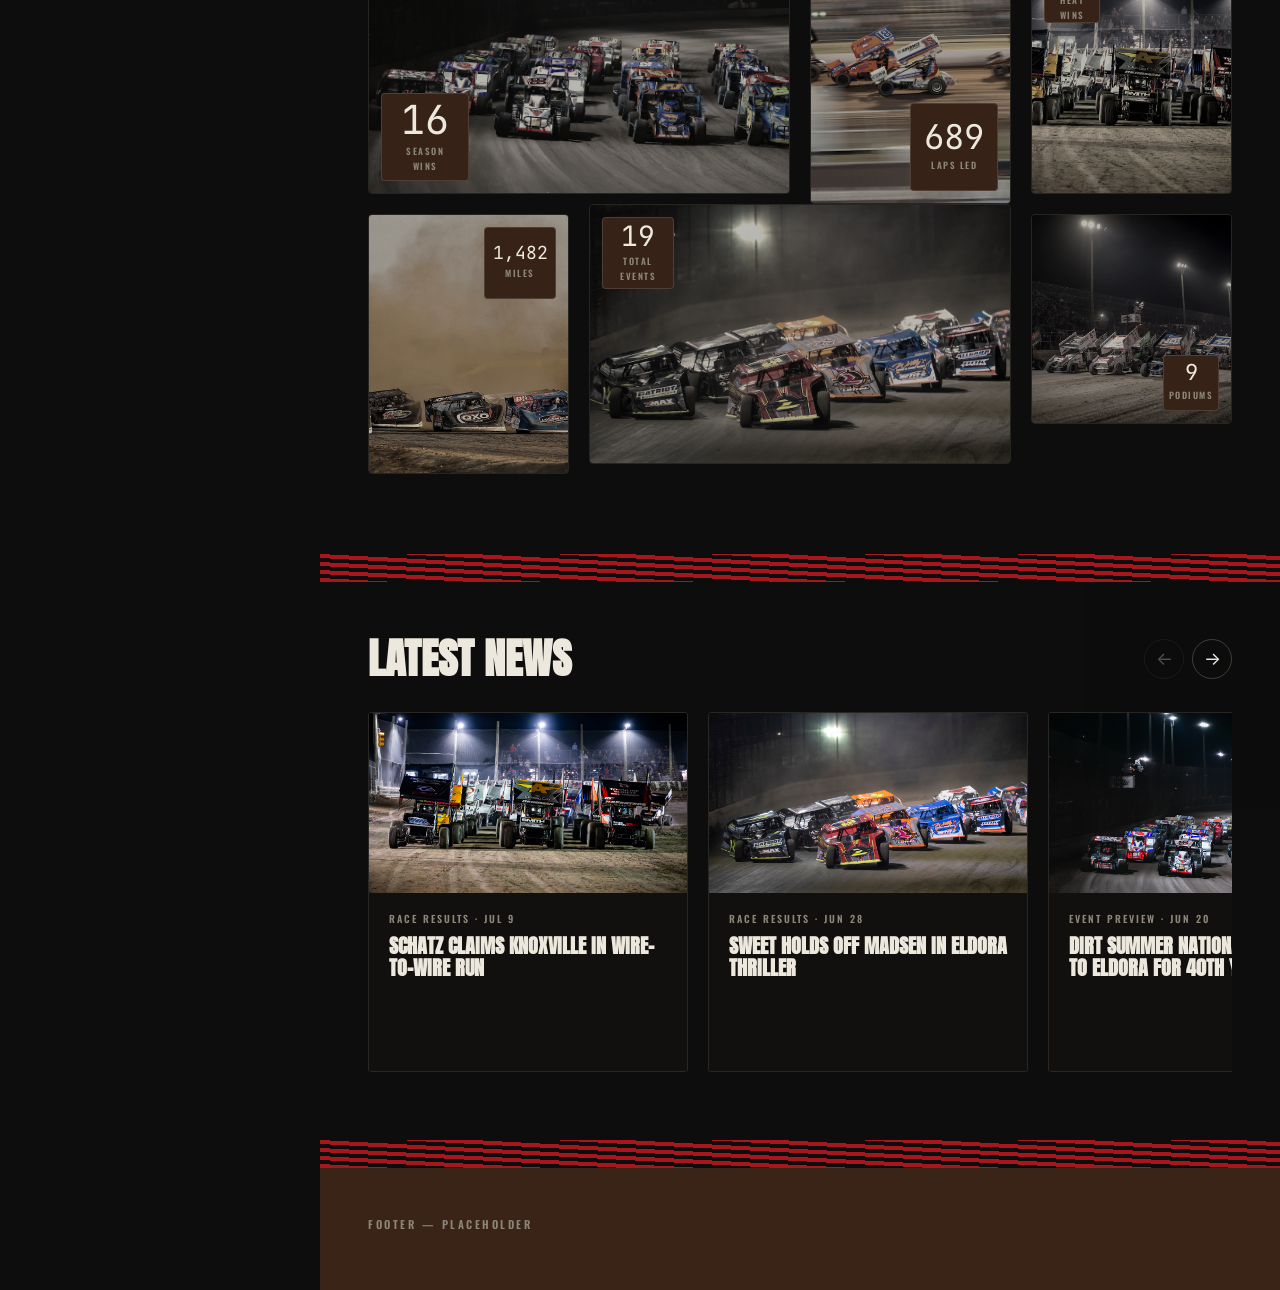
==== commit a19f0f83: "dev tool for demo" ====
--- a/index.html
+++ b/index.html
@@ -904,6 +904,36 @@
     <p class="site-footer__placeholder u-label">FOOTER — PLACEHOLDER</p>
   </footer>
 
+  <!-- ── DEV MODE panel — team review tool; not part of production design ── -->
+  <div class="devpanel" id="devpanel">
+    <button class="devpanel__tab"
+            id="devpanel-toggle"
+            aria-expanded="false"
+            aria-controls="devpanel-body">
+      DEV MODE ▾
+    </button>
+    <div class="devpanel__body" id="devpanel-body" hidden>
+      <p class="devpanel__note">Review tool for this demo — not part of production.</p>
+
+      <fieldset class="devpanel__fieldset">
+        <legend class="devpanel__legend">SKIN</legend>
+        <div class="devpanel__skins">
+          <button class="devpanel__skin-btn" data-brand="woo-sprint">WoO Sprint</button>
+          <button class="devpanel__skin-btn" data-brand="woo-latemodel">WoO Late Model</button>
+          <button class="devpanel__skin-btn" data-brand="super-dirtcar">Super DIRTcar</button>
+        </div>
+      </fieldset>
+
+      <fieldset class="devpanel__fieldset">
+        <legend class="devpanel__legend">LIVE STATE</legend>
+        <label class="devpanel__live-label">
+          <input type="checkbox" id="devpanel-islive" checked>
+          Race is live
+        </label>
+      </fieldset>
+    </div>
+  </div>
+
   <script src="script.js" defer></script>
 </body>
 </html>
--- a/style.css
+++ b/style.css
@@ -2020,3 +2020,143 @@
   .standings__card--p2 { order: 2; flex: none; height: 270px; }
   .standings__card--p3 { order: 3; flex: none; height: 240px; }
 }
+
+
+/* ============================================================
+   DEV MODE PANEL
+   Team review tool — fixed overlay, not part of production.
+   Deliberately styled outside the site's brand token system
+   so it reads as a distinct tool layer at a glance.
+   ============================================================ */
+
+.devpanel {
+  position: fixed;
+  top: 0;
+  right: 0;
+  z-index: 9999;
+  font-family: 'JetBrains Mono', 'Courier New', monospace;
+  font-size: 11px;
+  line-height: 1.4;
+  user-select: none;
+  /* Excluded from prefers-reduced-motion guard — it's a tool, not page animation */
+}
+
+.devpanel__tab {
+  display: block;
+  width: 100%;
+  background: #b91c1c;
+  color: #fff;
+  border: 2px dashed #ff4444;
+  border-bottom: none;
+  padding: 5px 12px;
+  cursor: pointer;
+  font-family: inherit;
+  font-size: 10px;
+  font-weight: 700;
+  letter-spacing: 2px;
+  text-transform: uppercase;
+  text-align: center;
+  white-space: nowrap;
+}
+
+.devpanel__tab:hover {
+  background: #991b1b;
+}
+
+.devpanel__tab:focus-visible {
+  outline: 2px solid #fff;
+  outline-offset: -3px;
+}
+
+.devpanel__body {
+  background: rgba(10, 10, 10, 0.97);
+  border: 2px dashed #ff4444;
+  border-top: none;
+  padding: 12px;
+  width: 220px;
+  color: #d0d0d0;
+}
+
+.devpanel__note {
+  font-size: 9px;
+  color: #666;
+  margin: 0 0 12px;
+  font-style: italic;
+  line-height: 1.5;
+}
+
+.devpanel__fieldset {
+  border: 1px solid #2a2a2a;
+  border-radius: 3px;
+  padding: 8px 10px 10px;
+  margin: 0 0 10px;
+}
+
+.devpanel__fieldset:last-child {
+  margin-bottom: 0;
+}
+
+.devpanel__legend {
+  font-size: 9px;
+  font-weight: 700;
+  letter-spacing: 2px;
+  color: #666;
+  padding: 0 4px;
+  text-transform: uppercase;
+}
+
+.devpanel__skins {
+  display: flex;
+  flex-direction: column;
+  gap: 5px;
+  margin-top: 8px;
+}
+
+.devpanel__skin-btn {
+  background: #1a1a1a;
+  border: 1px solid #333;
+  border-radius: 3px;
+  color: #aaa;
+  padding: 6px 10px;
+  cursor: pointer;
+  font-family: inherit;
+  font-size: 11px;
+  text-align: left;
+  transition: background 0.1s, border-color 0.1s;
+}
+
+.devpanel__skin-btn:hover {
+  background: #242424;
+  border-color: #555;
+  color: #ddd;
+}
+
+.devpanel__skin-btn--active {
+  background: #7f1d1d;
+  border-color: #ff4444;
+  color: #fff;
+  font-weight: 700;
+}
+
+.devpanel__skin-btn:focus-visible {
+  outline: 2px solid #fff;
+  outline-offset: 2px;
+}
+
+.devpanel__live-label {
+  display: flex;
+  align-items: center;
+  gap: 8px;
+  margin-top: 8px;
+  cursor: pointer;
+  color: #ccc;
+  font-size: 11px;
+}
+
+.devpanel__live-label input[type="checkbox"] {
+  accent-color: #ff4444;
+  width: 14px;
+  height: 14px;
+  cursor: pointer;
+  flex-shrink: 0;
+}
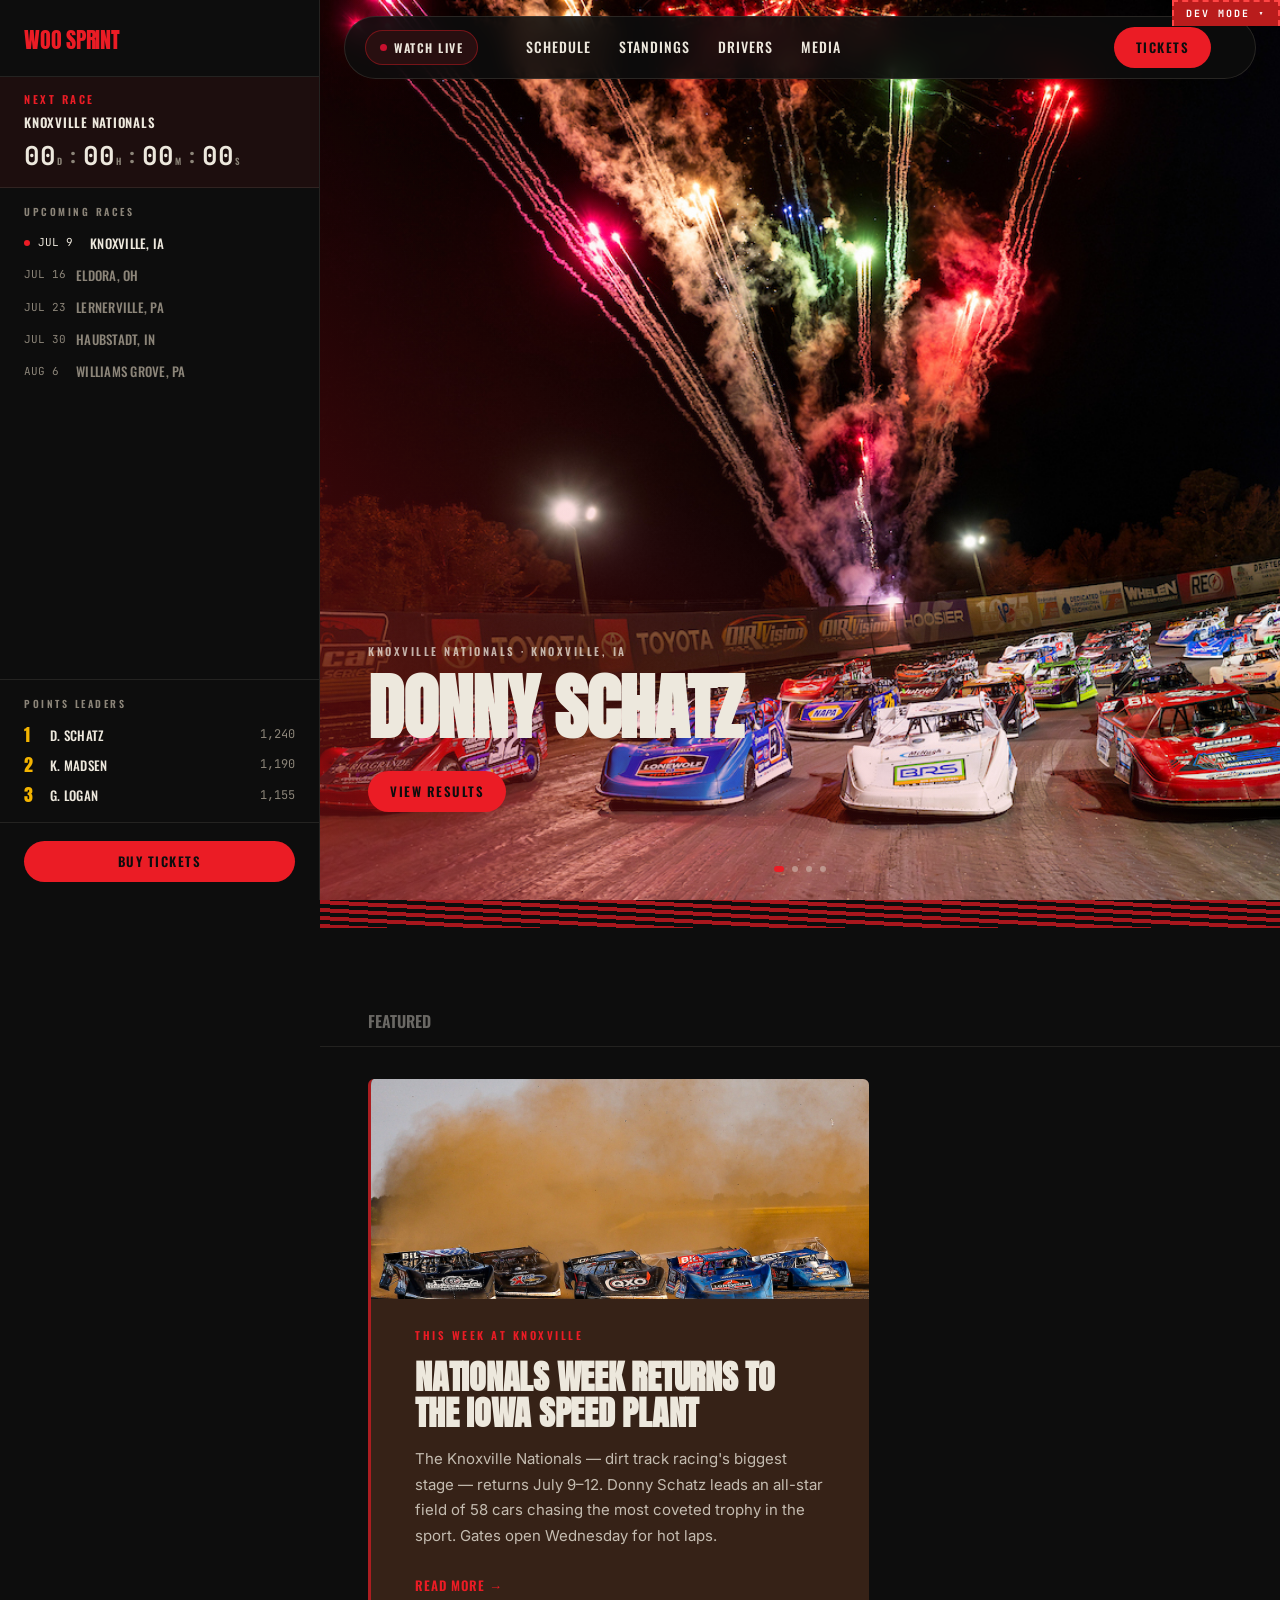
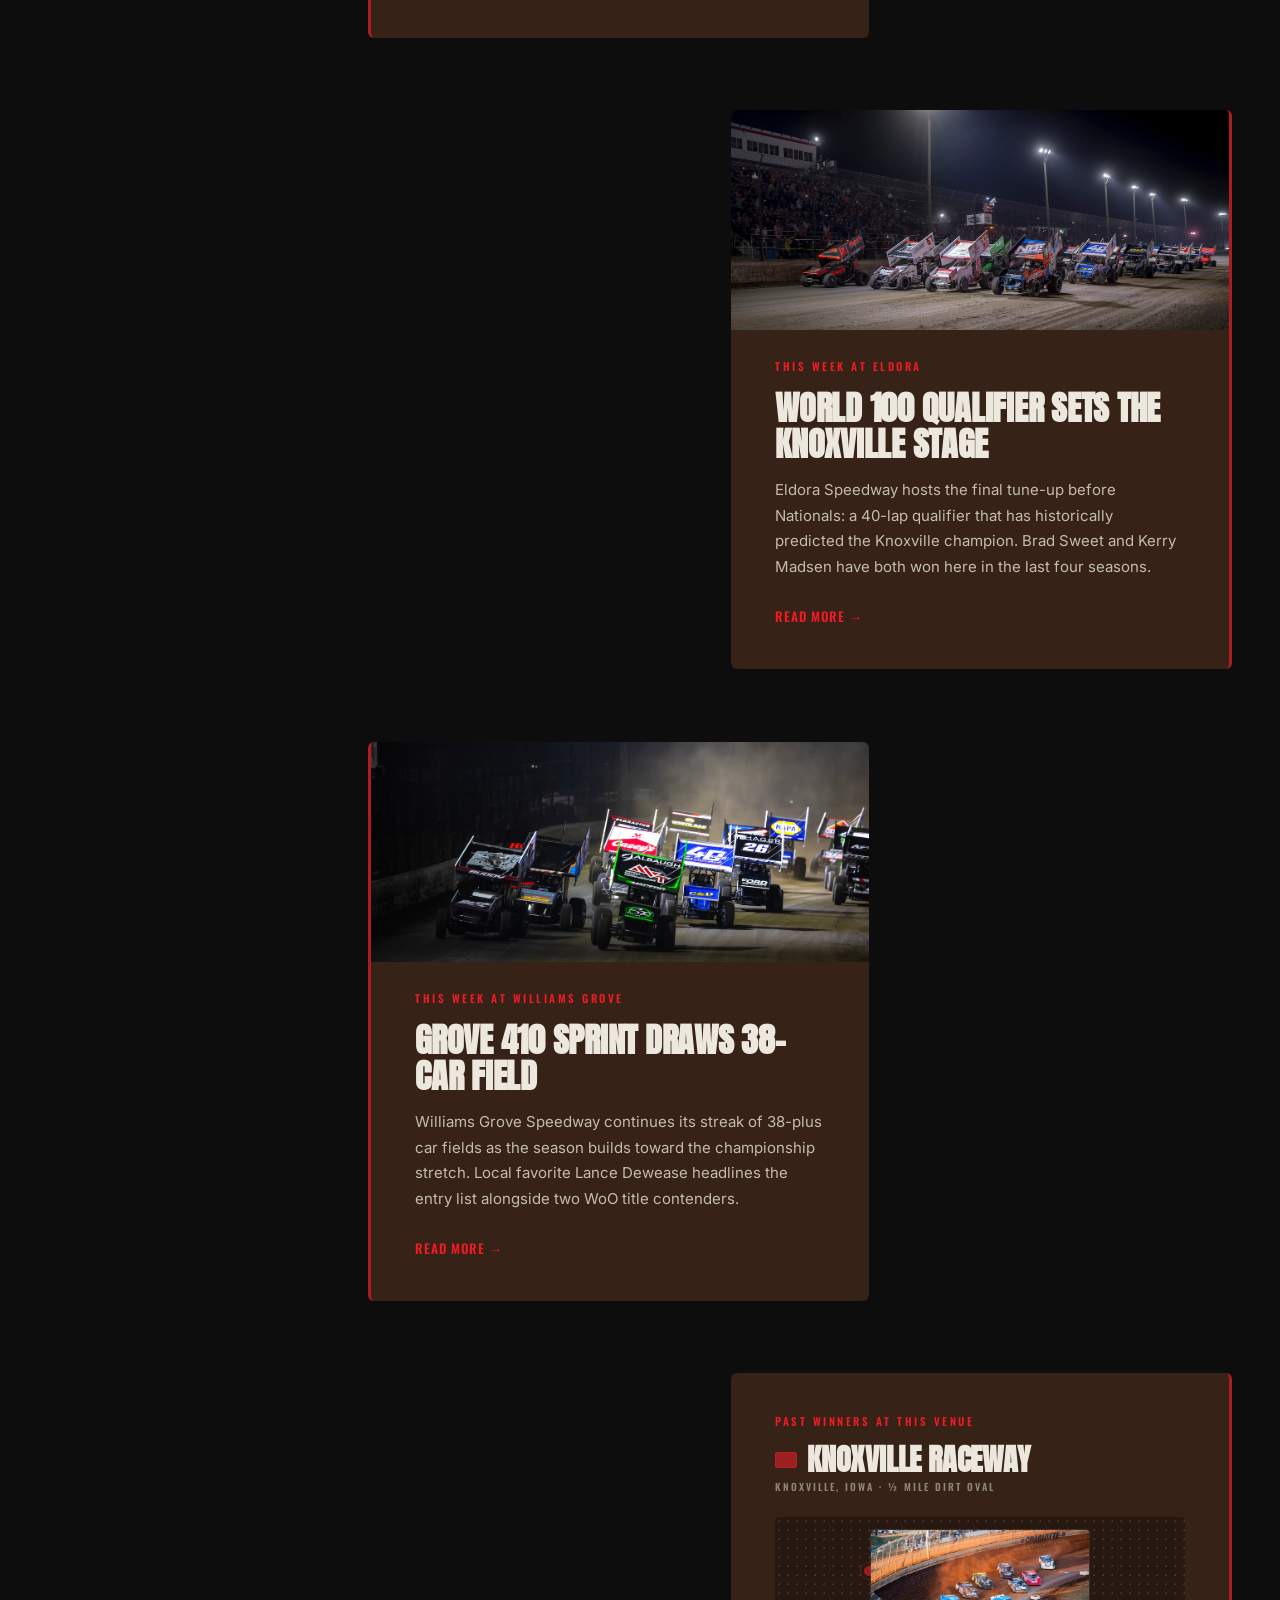
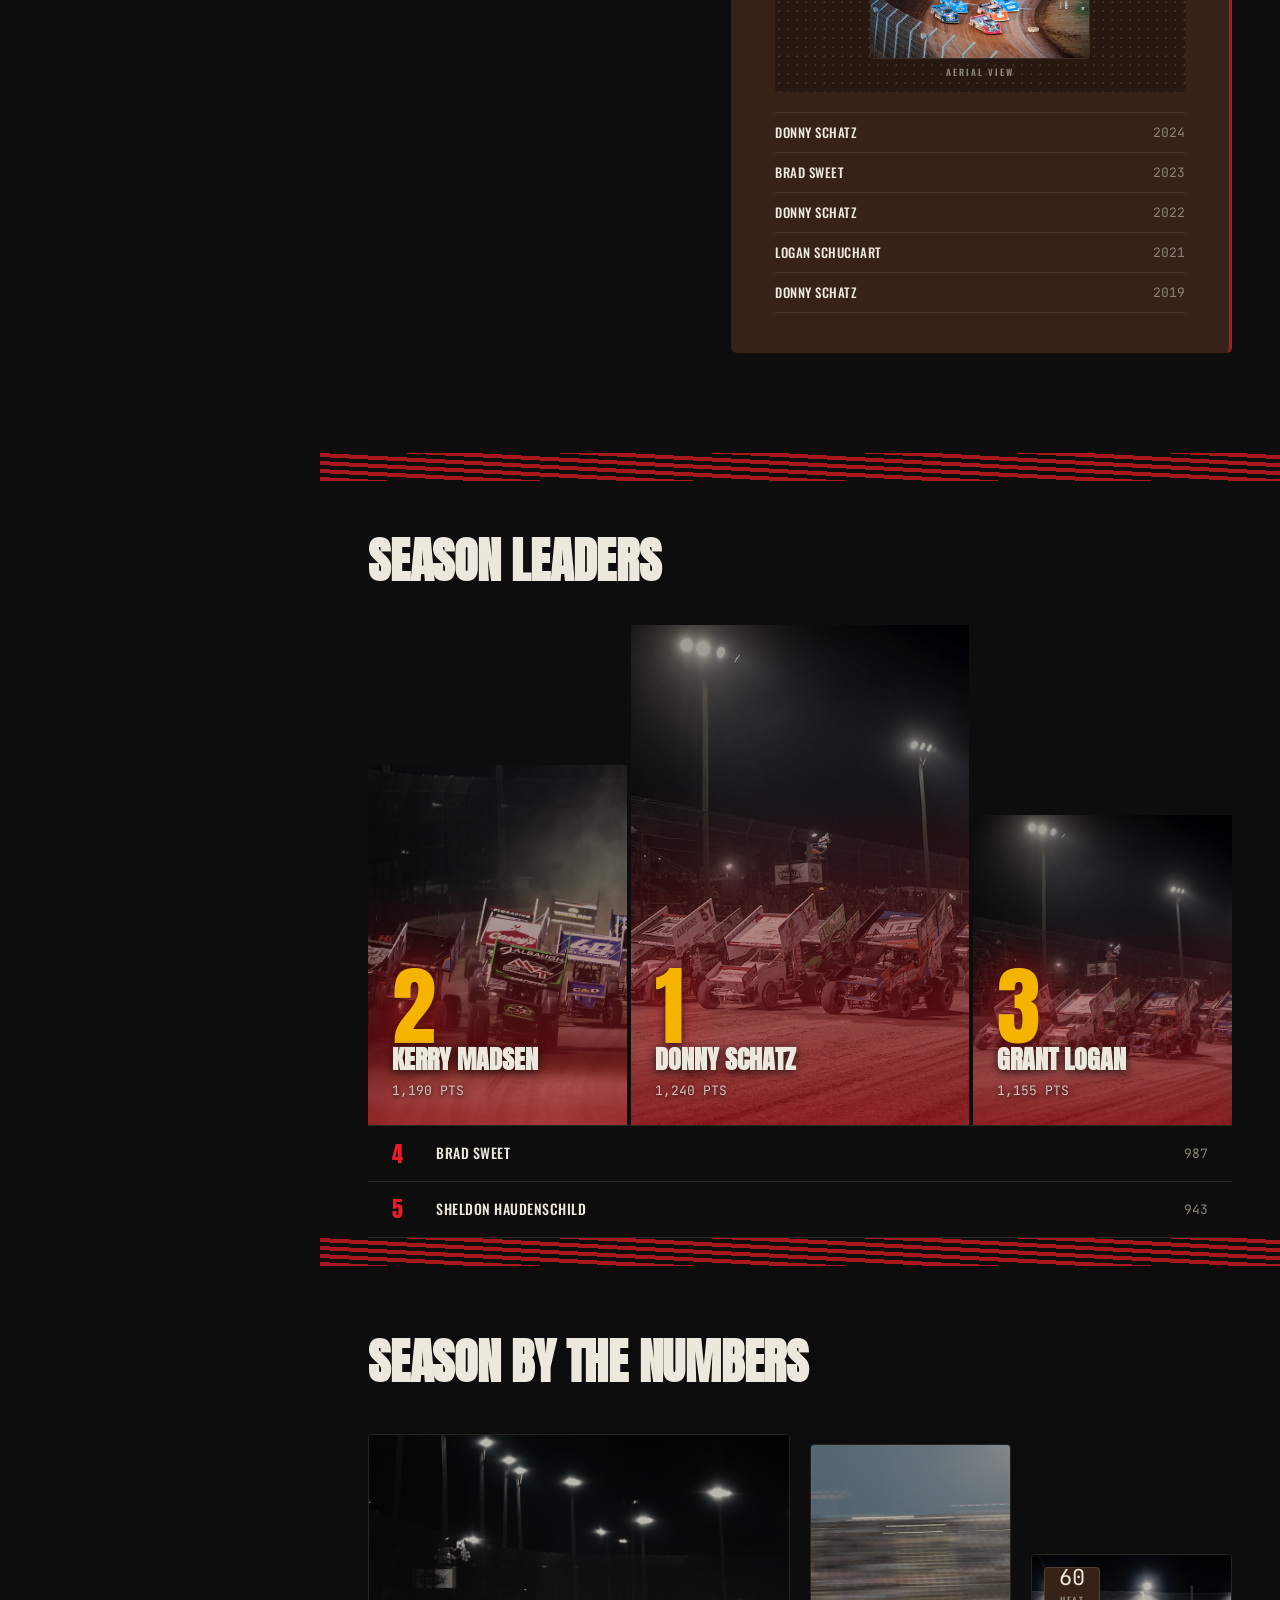
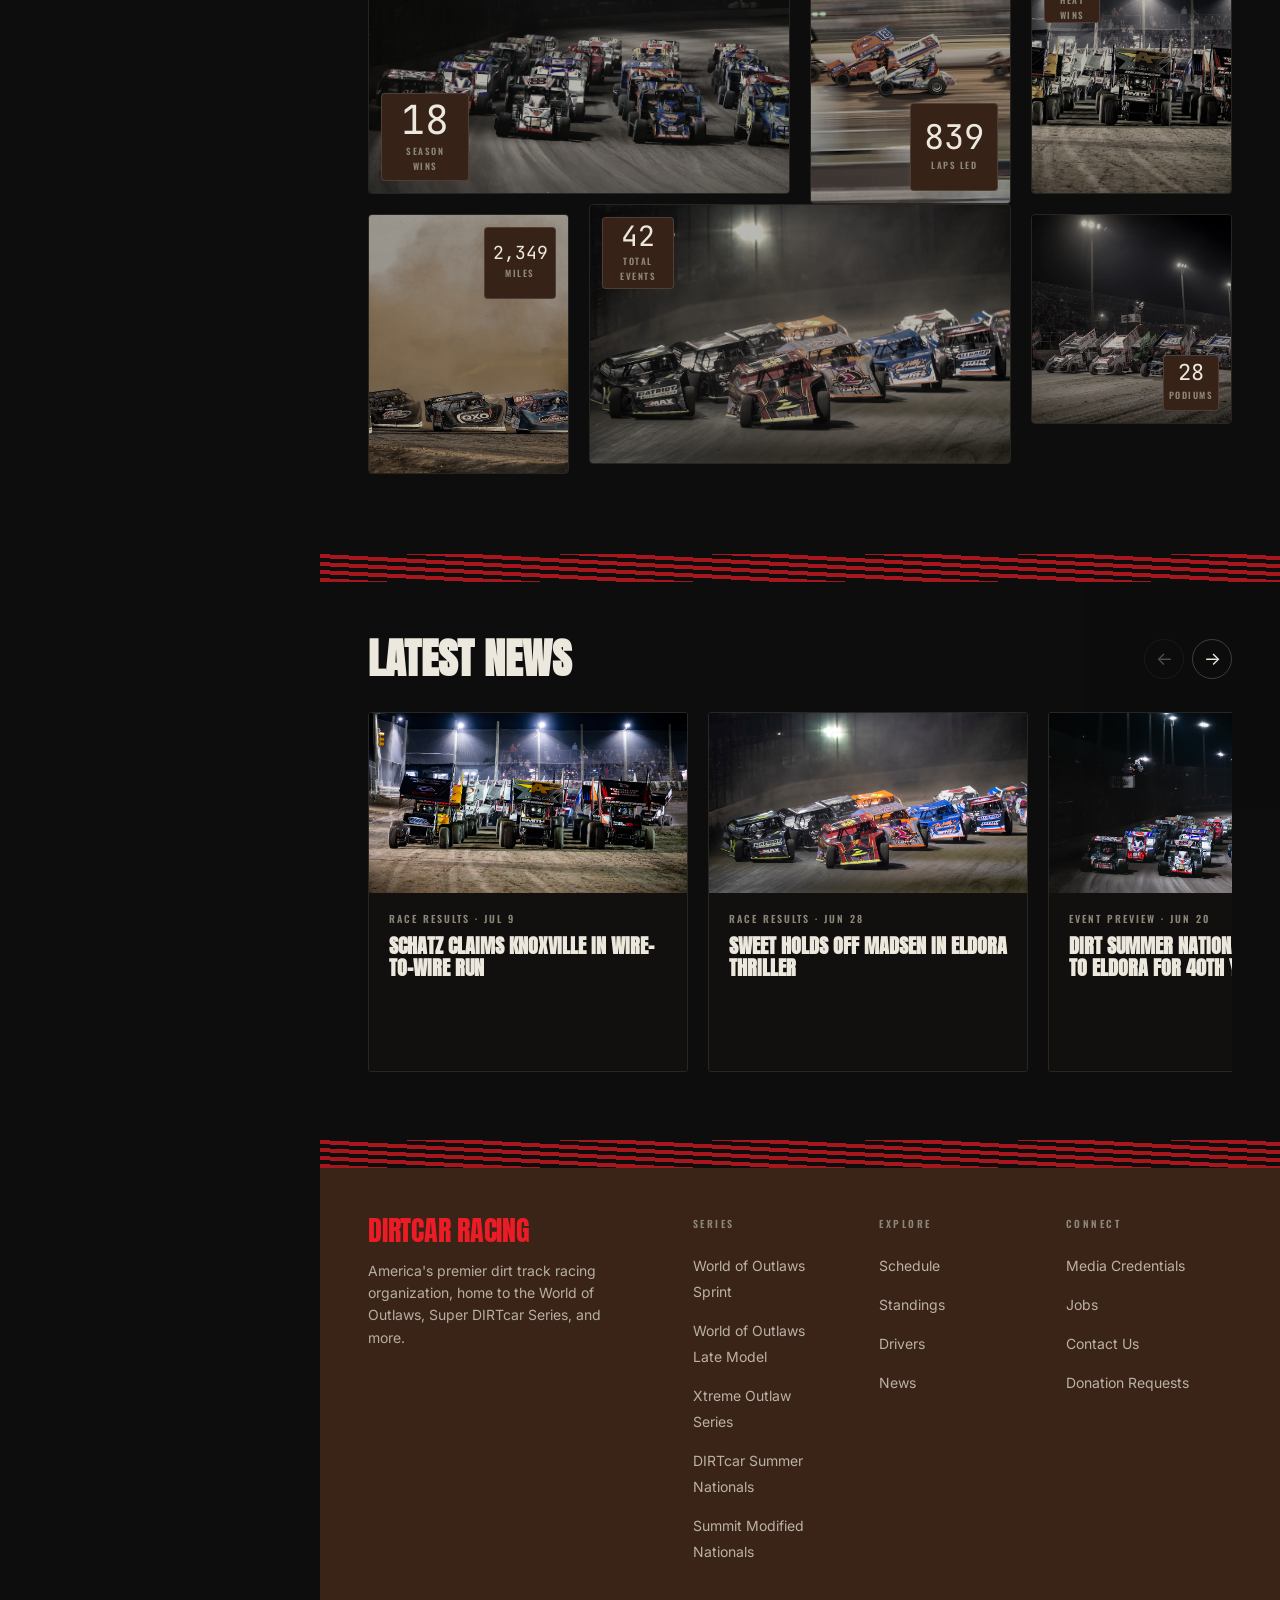
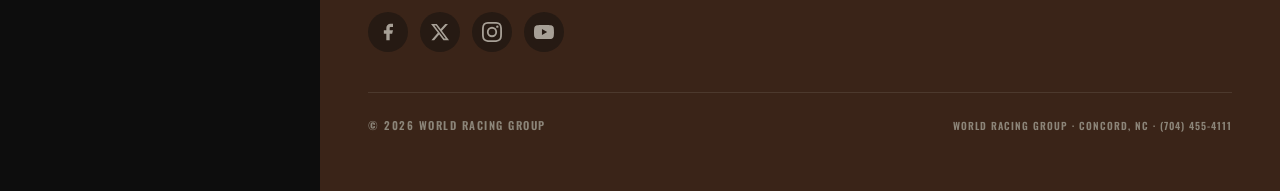
==== commit 03eef386: "footer mockup" ====
--- a/index.html
+++ b/index.html
@@ -901,7 +901,88 @@
   </main>
 
   <footer class="site-footer" aria-label="Site footer">
-    <p class="site-footer__placeholder u-label">FOOTER — PLACEHOLDER</p>
+
+    <!-- 4-col grid: brand wordmark + 3 nav clusters -->
+    <!-- PRODUCTION: all href="#" placeholders route to real pages/routes. -->
+    <div class="footer-cols">
+
+      <div class="footer-col footer-col--brand">
+        <p class="footer-wordmark">DIRTcar Racing</p>
+        <p class="footer-brand-desc">America's premier dirt track racing organization, home to the World of Outlaws, Super DIRTcar Series, and more.</p>
+      </div>
+
+      <nav class="footer-col" aria-label="Series">
+        <h3 class="footer-col__heading u-label">Series</h3>
+        <ul class="footer-links">
+          <li><a href="#" class="footer-link">World of Outlaws Sprint</a></li>
+          <li><a href="#" class="footer-link">World of Outlaws Late Model</a></li>
+          <li><a href="#" class="footer-link">Xtreme Outlaw Series</a></li>
+          <li><a href="#" class="footer-link">DIRTcar Summer Nationals</a></li>
+          <li><a href="#" class="footer-link">Summit Modified Nationals</a></li>
+        </ul>
+      </nav>
+
+      <nav class="footer-col" aria-label="Explore">
+        <h3 class="footer-col__heading u-label">Explore</h3>
+        <ul class="footer-links">
+          <li><a href="#" class="footer-link">Schedule</a></li>
+          <li><a href="#" class="footer-link">Standings</a></li>
+          <li><a href="#" class="footer-link">Drivers</a></li>
+          <li><a href="#" class="footer-link">News</a></li>
+        </ul>
+      </nav>
+
+      <nav class="footer-col" aria-label="Connect and company">
+        <h3 class="footer-col__heading u-label">Connect</h3>
+        <ul class="footer-links">
+          <li><a href="#" class="footer-link">Media Credentials</a></li>
+          <li><a href="#" class="footer-link">Jobs</a></li>
+          <li><a href="#" class="footer-link">Contact Us</a></li>
+          <li><a href="#" class="footer-link">Donation Requests</a></li>
+        </ul>
+      </nav>
+
+    </div>
+
+    <!-- Social icon row -->
+    <!-- PRODUCTION: href values point to real WRG / series social accounts. -->
+    <ul class="footer-social" aria-label="Social media">
+      <li>
+        <a href="#" class="footer-social__link" aria-label="Facebook">
+          <svg viewBox="0 0 24 24" width="20" height="20" fill="currentColor" aria-hidden="true" focusable="false">
+            <path d="M18 2h-3a5 5 0 0 0-5 5v3H7v4h3v8h4v-8h3l1-4h-4V7a1 1 0 0 1 1-1h3z"/>
+          </svg>
+        </a>
+      </li>
+      <li>
+        <a href="#" class="footer-social__link" aria-label="X (formerly Twitter)">
+          <svg viewBox="0 0 24 24" width="20" height="20" fill="currentColor" aria-hidden="true" focusable="false">
+            <path d="M18.244 2.25h3.308l-7.227 8.26 8.502 11.24H16.17l-5.214-6.817L4.99 21.75H1.68l7.73-8.835L1.254 2.25H8.08l4.713 6.231zm-1.161 17.52h1.833L7.084 4.126H5.117z"/>
+          </svg>
+        </a>
+      </li>
+      <li>
+        <a href="#" class="footer-social__link" aria-label="Instagram">
+          <svg viewBox="0 0 24 24" width="20" height="20" fill="currentColor" aria-hidden="true" focusable="false">
+            <path d="M12 2.163c3.204 0 3.584.012 4.85.07 3.252.148 4.771 1.691 4.919 4.919.058 1.265.069 1.645.069 4.849 0 3.205-.012 3.584-.069 4.849-.149 3.225-1.664 4.771-4.919 4.919-1.266.058-1.644.07-4.85.07-3.204 0-3.584-.012-4.849-.07-3.26-.149-4.771-1.699-4.919-4.92-.058-1.265-.07-1.644-.07-4.849 0-3.204.013-3.583.07-4.849.149-3.227 1.664-4.771 4.919-4.919 1.266-.057 1.645-.069 4.849-.069zM12 0C8.741 0 8.333.014 7.053.072 2.695.272.273 2.69.073 7.052.014 8.333 0 8.741 0 12c0 3.259.014 3.668.072 4.948.2 4.358 2.618 6.78 6.98 6.98C8.333 23.986 8.741 24 12 24c3.259 0 3.668-.014 4.948-.072 4.354-.2 6.782-2.618 6.979-6.98.059-1.28.073-1.689.073-4.948 0-3.259-.014-3.667-.072-4.947-.196-4.354-2.617-6.78-6.979-6.98C15.668.014 15.259 0 12 0zm0 5.838a6.162 6.162 0 100 12.324 6.162 6.162 0 000-12.324zM12 16a4 4 0 110-8 4 4 0 010 8zm6.406-11.845a1.44 1.44 0 100 2.881 1.44 1.44 0 000-2.881z"/>
+          </svg>
+        </a>
+      </li>
+      <li>
+        <a href="#" class="footer-social__link" aria-label="YouTube">
+          <svg viewBox="0 0 24 24" width="20" height="20" fill="currentColor" aria-hidden="true" focusable="false">
+            <path d="M23.498 6.186a3.016 3.016 0 00-2.122-2.136C19.505 3.545 12 3.545 12 3.545s-7.505 0-9.377.505A3.017 3.017 0 00.502 6.186C0 8.07 0 12 0 12s0 3.93.502 5.814a3.016 3.016 0 002.122 2.136c1.871.505 9.376.505 9.376.505s7.505 0 9.377-.505a3.015 3.015 0 002.122-2.136C24 15.93 24 12 24 12s0-3.93-.502-5.814zM9.545 15.568V8.432L15.818 12l-6.273 3.568z"/>
+          </svg>
+        </a>
+      </li>
+    </ul>
+
+    <!-- Bottom bar: copyright + WRG corporate credit -->
+    <div class="footer-bottom">
+      <p class="footer-bottom__copy u-label">© 2026 World Racing Group</p>
+      <p class="footer-bottom__corp u-label">World Racing Group · Concord, NC · (704) 455-4111</p>
+    </div>
+
   </footer>
 
   <!-- ── DEV MODE panel — team review tool; not part of production design ── -->
--- a/style.css
+++ b/style.css
@@ -1591,9 +1591,111 @@
 }
 
 /* --- Footer --- */
-.site-footer__placeholder {
+
+/* 4-col grid: [2fr brand] [1fr series] [1fr explore] [1.2fr connect] */
+.footer-cols {
+  display: grid;
+  grid-template-columns: 2fr 1fr 1fr 1.2fr;
+  gap: 48px;
+  margin-bottom: 48px;
+}
+
+/* Wordmark: Anton in --brand-primary so it re-tints on skin change */
+.footer-wordmark {
+  font-family: var(--font-display);
+  font-size: 28px;
+  text-transform: uppercase;
+  letter-spacing: -0.25px;
+  line-height: 1;
+  color: var(--brand-primary);
+  margin-bottom: 16px;
+}
+
+.footer-brand-desc {
+  font-family: var(--font-body);
+  font-size: 14px;
+  line-height: 1.6;
+  color: color-mix(in srgb, var(--dc-bone) 70%, transparent);
+  max-width: 28ch;
+}
+
+.footer-col__heading {
+  font-size: 10px;
+  letter-spacing: 2.5px;
+  color: var(--dc-track-gray);
+  margin-bottom: 20px;
+}
+
+.footer-links {
+  list-style: none;
+  padding: 0;
+  margin: 0;
+  display: flex;
+  flex-direction: column;
+  gap: 13px;
+}
+
+.footer-link {
+  font-family: var(--font-body);
+  font-size: 14px;
+  line-height: 1.2;
+  color: color-mix(in srgb, var(--dc-bone) 72%, transparent);
+  text-decoration: none;
+  transition: color 0.12s;
+}
+
+.footer-link:hover {
+  color: var(--brand-primary);
+}
+
+/* Social icon row */
+.footer-social {
+  list-style: none;
+  padding: 0;
+  margin: 0 0 40px;
+  display: flex;
+  gap: 12px;
+}
+
+.footer-social__link {
+  display: flex;
+  align-items: center;
+  justify-content: center;
+  width: 40px;
+  height: 40px;
+  border-radius: 50%;
+  background: color-mix(in srgb, var(--dc-black) 45%, var(--dc-clay));
+  color: color-mix(in srgb, var(--dc-bone) 65%, transparent);
+  text-decoration: none;
+  transition: background 0.15s, color 0.15s;
+}
+
+.footer-social__link:hover {
+  background: var(--brand-primary);
+  color: var(--dc-black);
+}
+
+/* Bottom bar: copyright left, corporate credit right */
+.footer-bottom {
+  border-top: 1px solid color-mix(in srgb, var(--dc-track-gray) 22%, transparent);
+  padding-top: 24px;
+  display: flex;
+  justify-content: space-between;
+  align-items: baseline;
+  gap: 16px;
+  flex-wrap: wrap;
+}
+
+.footer-bottom__copy {
   font-size: 11px;
-  letter-spacing: 2.5px;
+  letter-spacing: 1.5px;
+  color: var(--dc-bone);
+}
+
+.footer-bottom__corp {
+  font-size: 10px;
+  letter-spacing: 1px;
+  color: var(--dc-track-gray);
 }
 
 
@@ -1827,6 +1929,21 @@
   .bento-cell--laps-led    .bento-badge__num { font-size: 26px; }
 }
 
+/* Footer 2-col: at 950px viewport the 320px rail + 96px padding leaves only
+   534px content channel — 4 equal cols collapse too narrow for link labels. */
+@media (max-width: 950px) {
+  .footer-cols {
+    grid-template-columns: 1fr 1fr;
+    gap: 32px;
+  }
+  .footer-col--brand {
+    grid-column: 1 / -1;
+  }
+  .footer-brand-desc {
+    max-width: none;
+  }
+}
+
 /* Mobile breakpoint: rail + pill merge into 56px top bar + drawer */
 @media (max-width: 767px) {
 
@@ -2019,6 +2136,26 @@
   .standings__card--p1 { order: 1; flex: none; height: 380px; }
   .standings__card--p2 { order: 2; flex: none; height: 270px; }
   .standings__card--p3 { order: 3; flex: none; height: 240px; }
+
+  /* Footer: single column + tighter spacing on mobile */
+  .footer-cols {
+    grid-template-columns: 1fr;
+    gap: 28px;
+  }
+  .footer-col--brand {
+    grid-column: auto; /* reset 950px span */
+  }
+  .footer-brand-desc {
+    max-width: none;
+  }
+  .footer-social {
+    margin-bottom: 32px;
+  }
+  .footer-bottom {
+    flex-direction: column;
+    align-items: flex-start;
+    gap: 6px;
+  }
 }
 
 
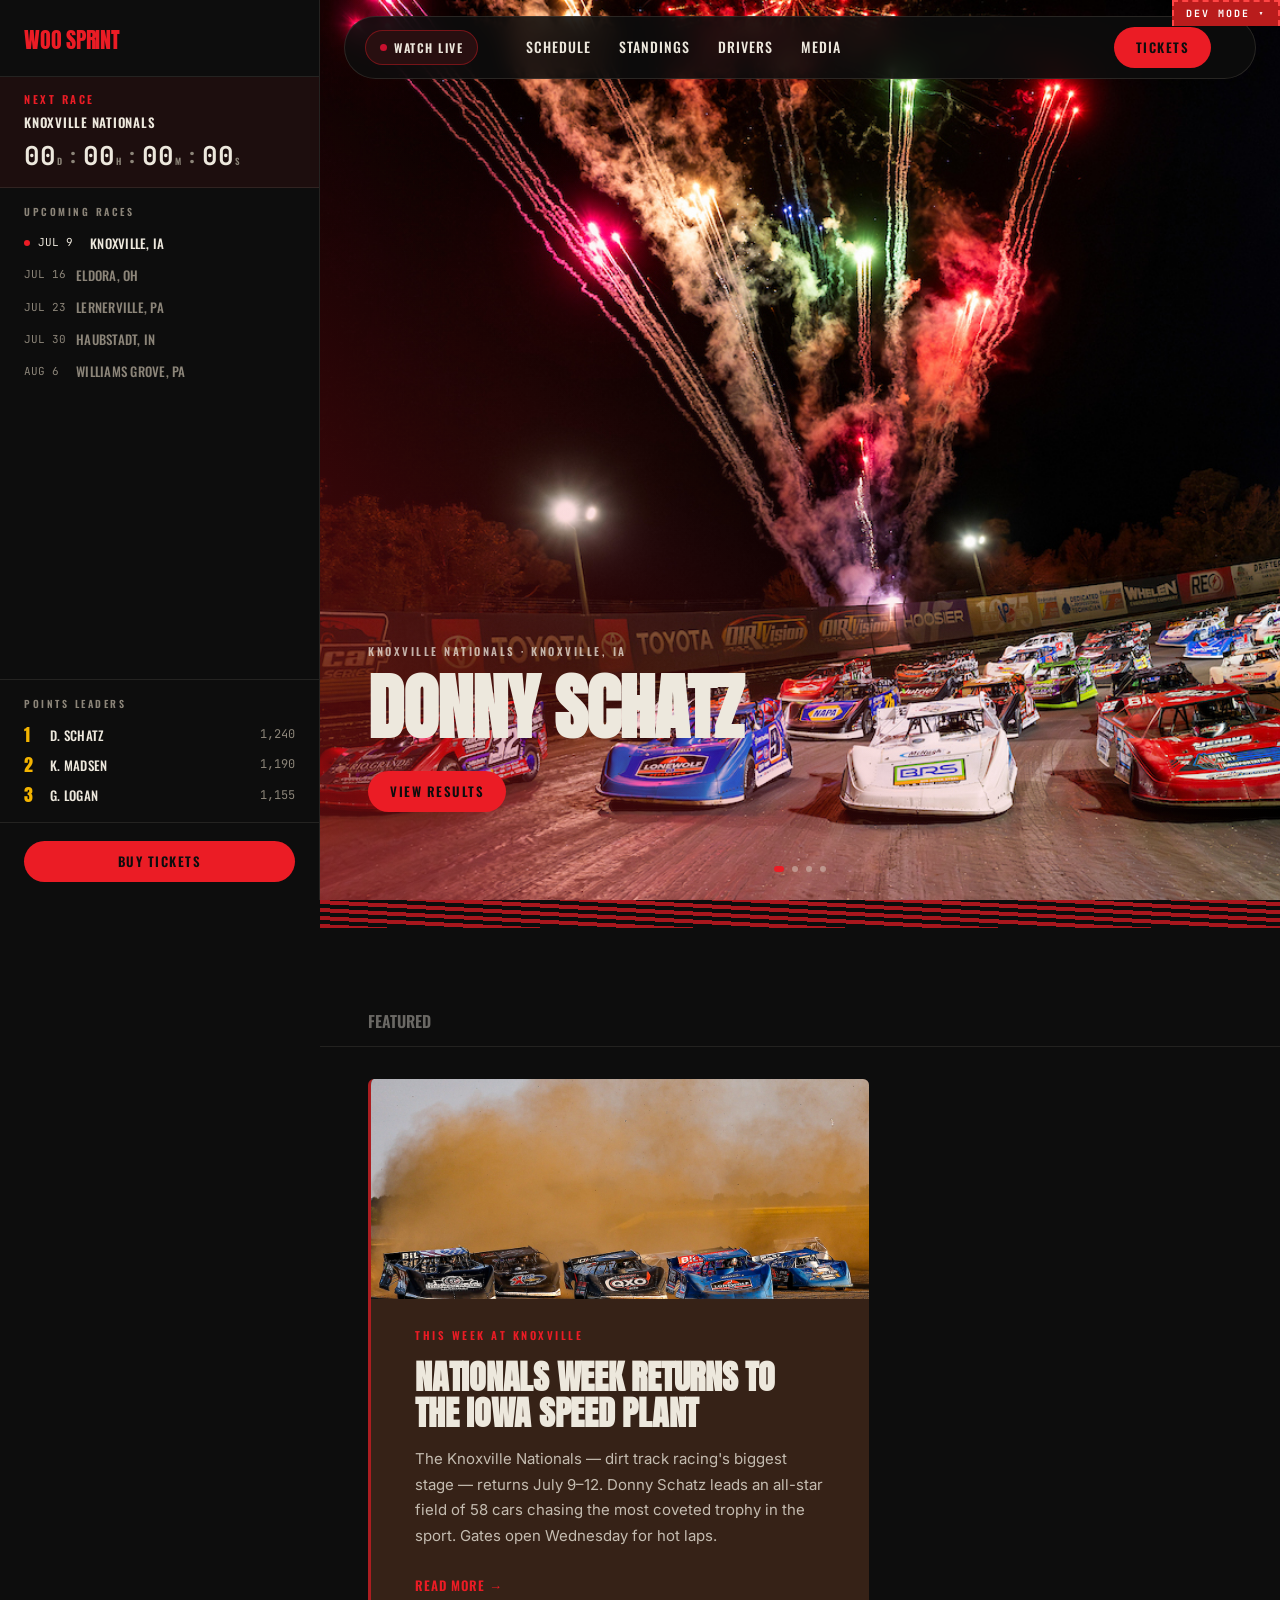
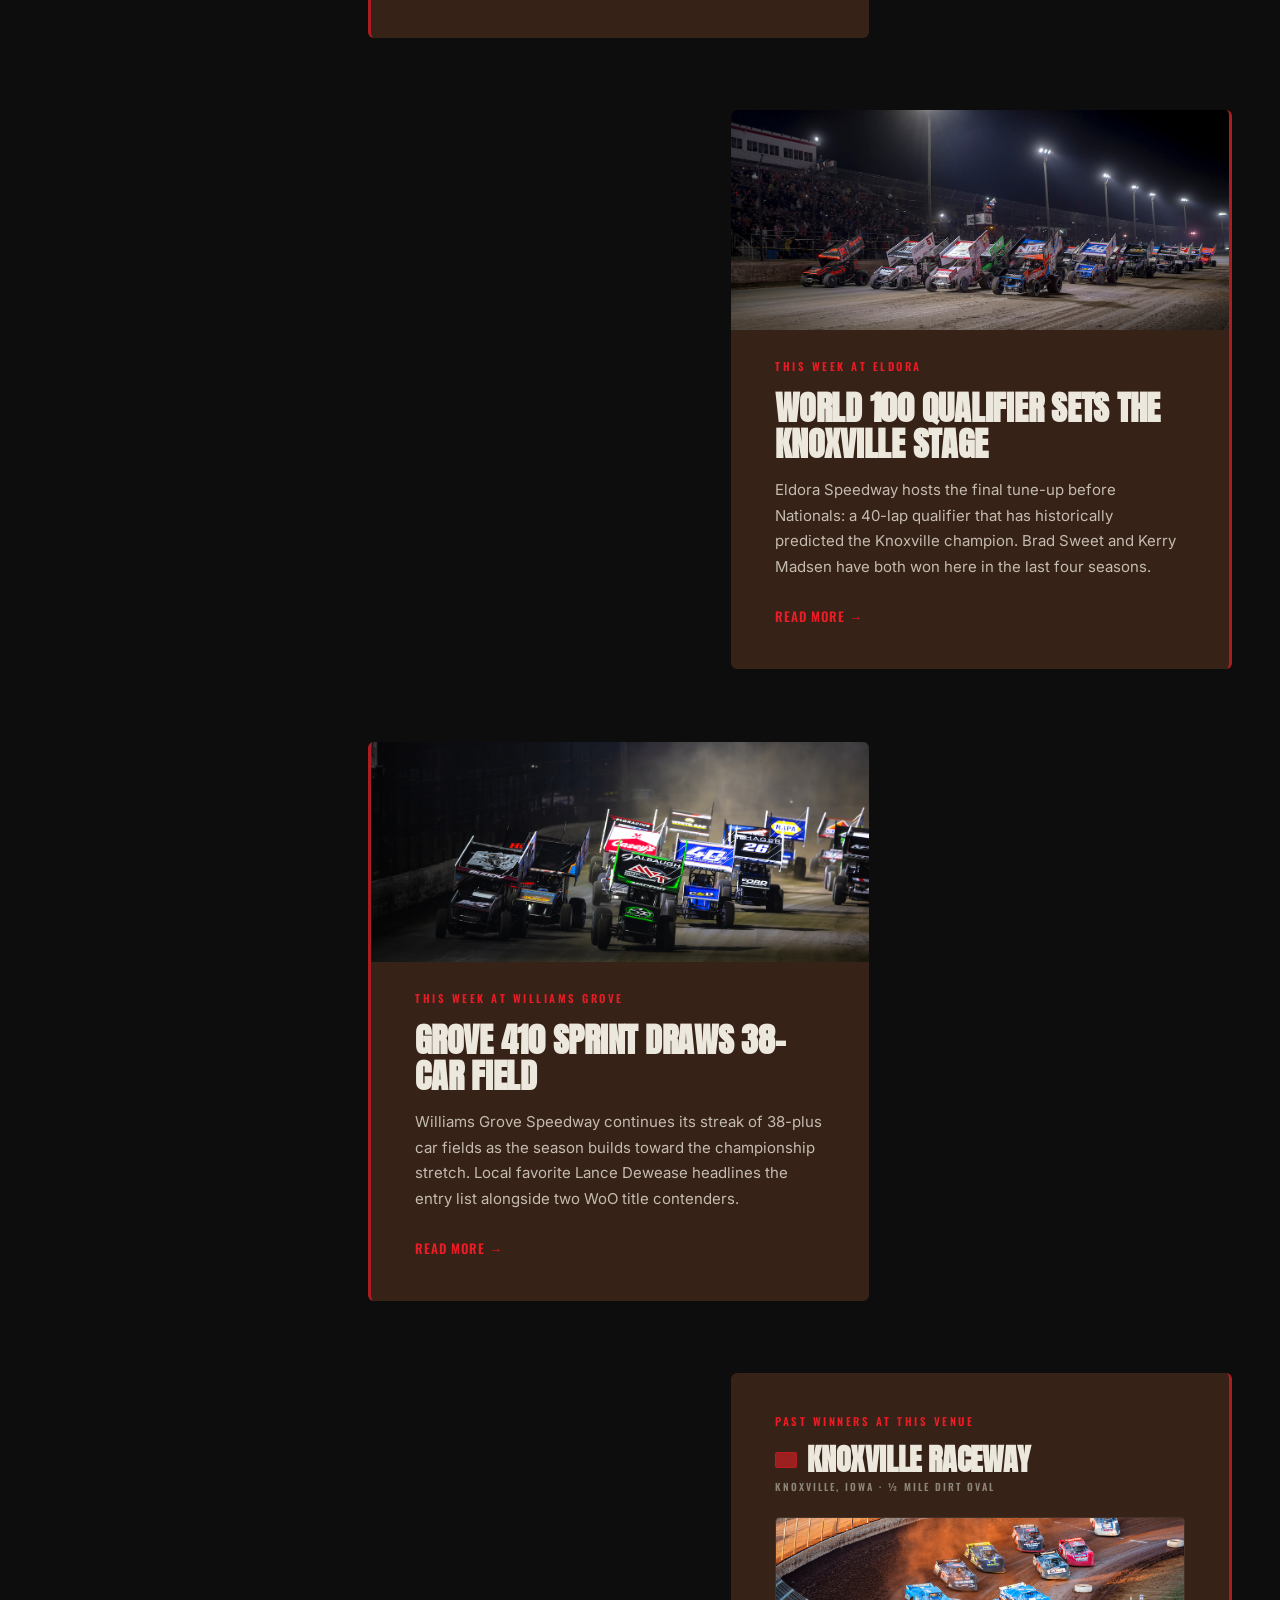
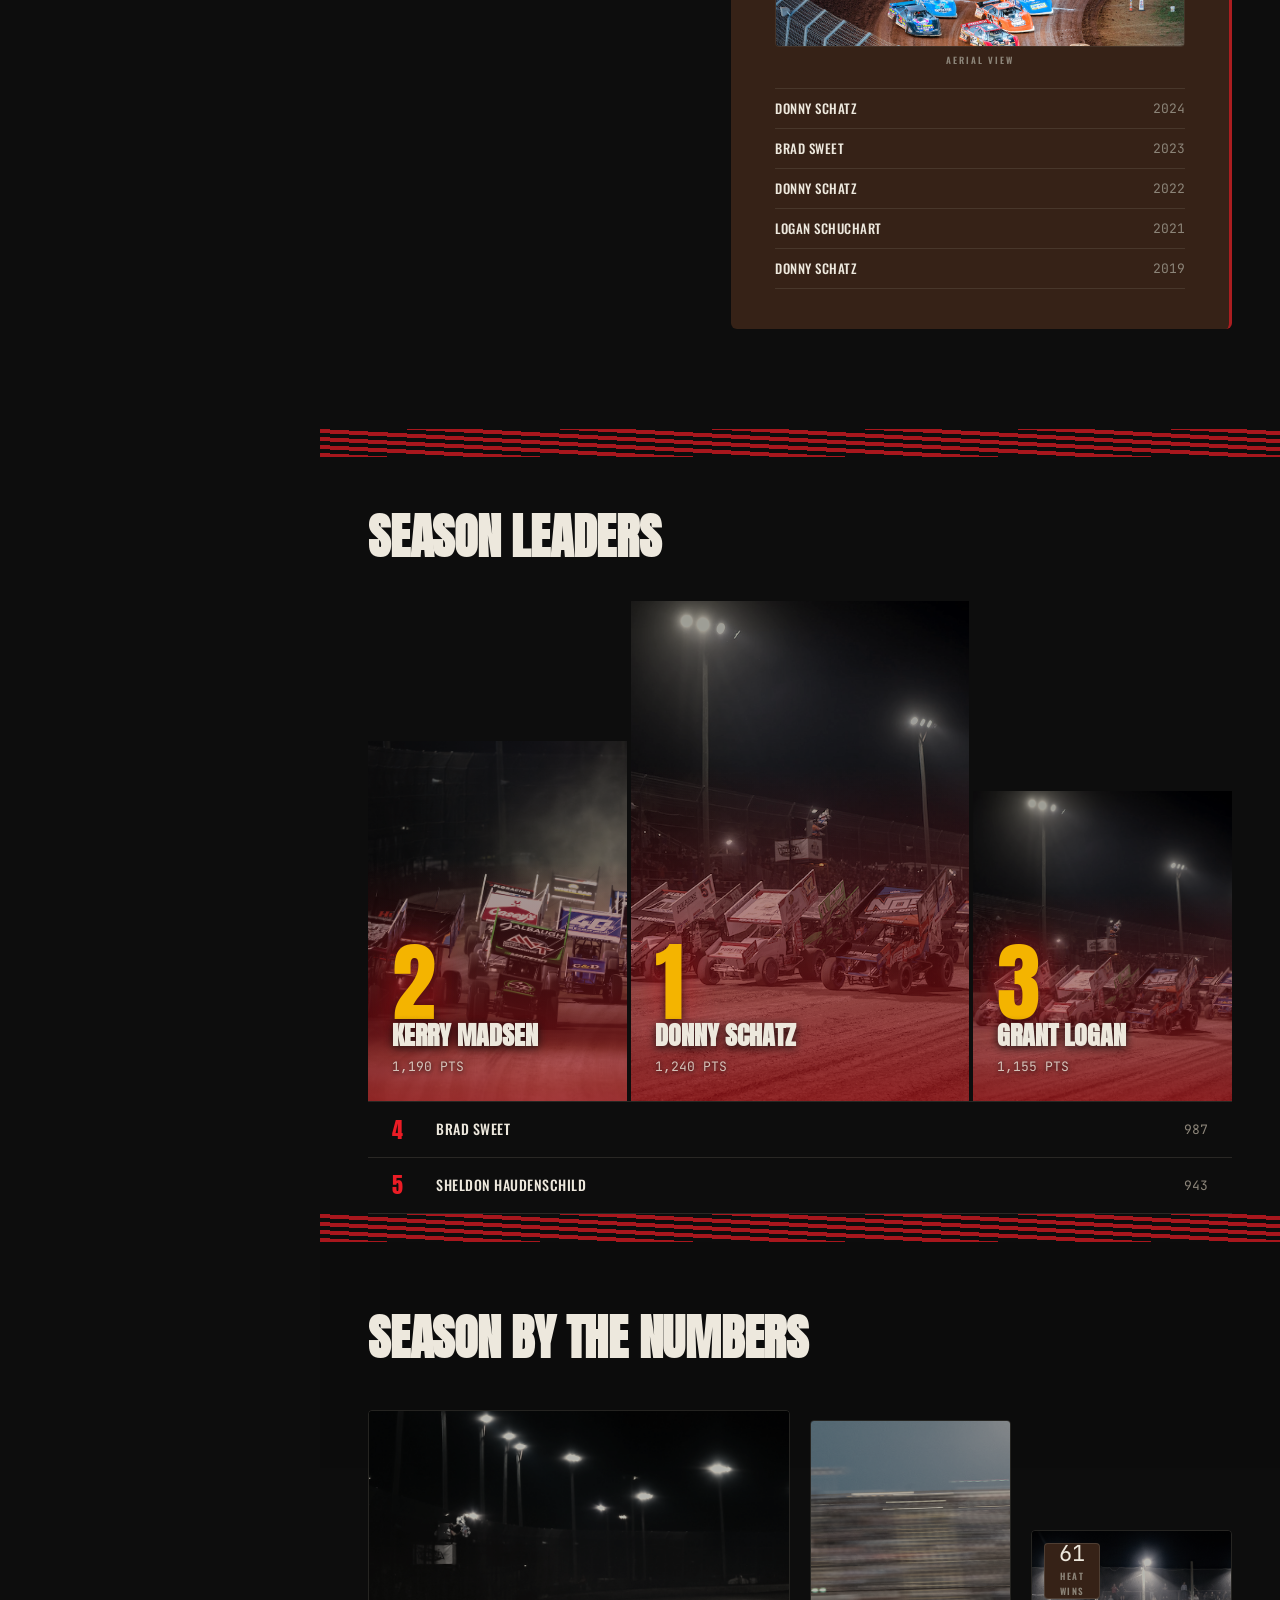
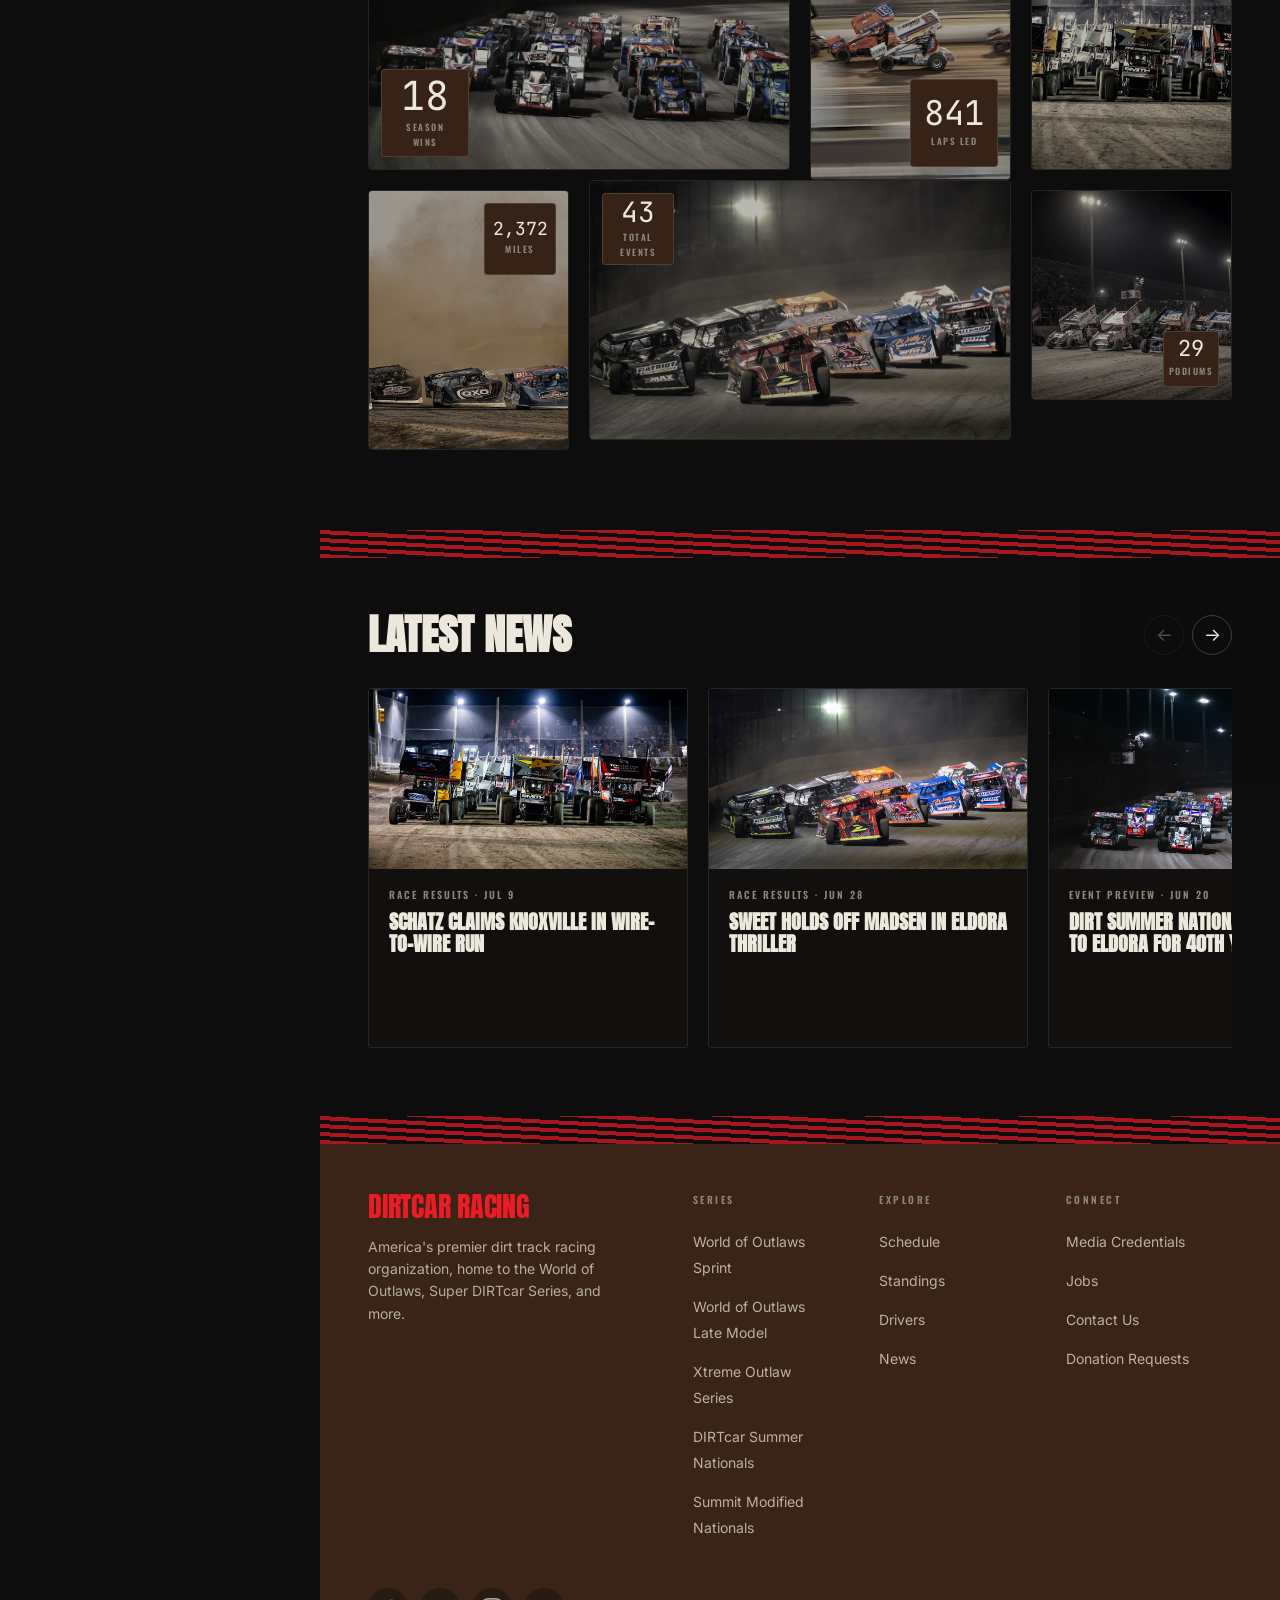
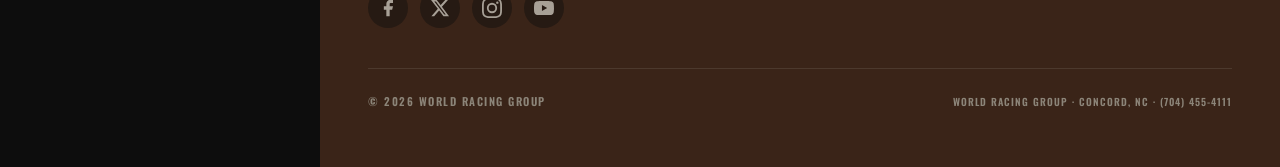
==== commit d2a66636: "debug the dot map, remove the dot map" ====
--- a/index.html
+++ b/index.html
@@ -423,60 +423,23 @@
             </div>
             <p class="track-ctx__location u-label">Knoxville, Iowa &middot; &frac12; Mile Dirt Oval</p>
 
-            <!-- Visual zone: layered z-stack. Globe is a background texture layer;
-                 aerial track view sits on top as the focal element.
-                 aria-hidden — decorative graphics; semantic content is the winners list below. -->
-            <div class="track-ctx__visual" aria-hidden="true">
-
-              <!-- BACK LAYER: world-map background with location pin.
-                   Globe reads as a design/texture layer — no zone label here. -->
-              <!-- GLOBE + LOCATION PIN — PLACEHOLDER.
-                   PRODUCTION: one reusable world-map asset (WebP/AVIF from CloudFront CDN)
-                   shared across all tracks. Pin is positioned from the track's real lat/long
-                   coordinates (available in the DB / racing_track table).
-                   Knoxville IA: 41.30°N 93.10°W → Mercator ≈ 23% from left, 31% from top.
-                   PROD markup:
-                     <picture>
-                       <source type="image/avif" srcset="world-map.avif">
-                       <source type="image/webp" srcset="world-map.webp">
-                       <img class="track-ctx__globe-img" src="world-map.jpg" alt=""
-                            width="200" height="130" loading="lazy" decoding="async">
-                     </picture>
-                   alt="" — zone is aria-hidden; no meaningful alternative needed.
-                   loading="lazy" — below the fold (image perf conventions § 7). -->
-              <div class="track-ctx__globe-wrap">
-                <div class="track-ctx__globe">
-                  <!-- Pin: absolute-positioned at Knoxville IA Mercator coords (41.3°N 93.1°W). -->
-                  <span class="track-ctx__pin"></span>
-                </div>
-              </div>
-
-              <!-- FRONT LAYER: aerial track view, centered over the globe background.
-                   Graceful degradation: if aerial is absent, globe + name + winners carry the card. -->
-              <!-- AERIAL TRACK VIEW — PLACEHOLDER.
-                   PRODUCTION: aerial/satellite photo from the yoda asset/marketing folder,
-                   keyed by track. Real photography of the actual venue — preferred over a
-                   vector outline for authenticity. Serve as WebP/AVIF, sized to the card,
-                   loading="lazy". Fallback: if a track lacks an aerial, hide this element
-                   gracefully (card still works via name + globe + winners):
-                   CSS → .track-ctx__aerial-wrap:not(:has(img[src])) { display: none; }
-                   or JS → if (!aerial.src) aerialWrap.hidden = true; -->
-              <figure class="track-ctx__aerial-wrap">
-                <!-- Placeholder: stock landscape at aerial aspect ratio (220×130).
-                     PRODUCTION: <picture> with AVIF + WebP sources from yoda CDN. -->
-                <!-- WRG aerial track photo — real but illustrative;
-                     production will serve venue-specific aerials from WRG media library. -->
-                <img class="track-ctx__aerial"
-                     src="assets/photos/DSC_8585.jpg"
-                     alt=""
-                     width="220"
-                     height="130"
-                     loading="lazy"
-                     decoding="async">
-                <p class="track-ctx__zone-label u-label">AERIAL VIEW</p>
-              </figure>
-
-            </div>
+            <!-- Aerial track view — clean, full-width, no layering.
+                 PRODUCTION: aerial/satellite photo from the yoda asset/marketing folder,
+                 keyed by track. Serve as WebP/AVIF. Fallback: if absent, hide this element
+                 gracefully (card still works via name + map chip + winners):
+                 CSS → .track-ctx__aerial-wrap:not(:has(img[src])) { display: none; } -->
+            <figure class="track-ctx__aerial-wrap" aria-hidden="true">
+              <!-- WRG aerial track photo — real but illustrative;
+                   production will serve venue-specific aerials from WRG media library. -->
+              <img class="track-ctx__aerial"
+                   src="assets/photos/DSC_8585.jpg"
+                   alt=""
+                   width="220"
+                   height="130"
+                   loading="lazy"
+                   decoding="async">
+              <p class="track-ctx__zone-label u-label">AERIAL VIEW</p>
+            </figure>
 
             <!-- PAST WINNERS LIST
                  PRODUCTION: query WRG-PublicApi /tracks/{track_ID}/results?series={entity_ID}
--- a/style.css
+++ b/style.css
@@ -989,10 +989,9 @@
 /*
  * Block type 2 within .floating-blocks. Inherits all .floating-block__card base styles
  * (clay bg, border, radius, padding, racecar-launch entrance, hover lunge).
- * Distinct internal layout — visual zone + winners list — not a replacement for
- * editorial blocks; both coexist in the section.
+ * Layout: header row (flag + title) → location line → aerial photo → winners list.
  * PRODUCTION: venue + winners data from WRG-PublicApi.
- * Graceful degradation: if aerial image is absent, winners list + globe carry the card.
+ * Graceful degradation: if aerial absent, title + winners list carry the card.
  */
 
 .track-ctx__header {
@@ -1029,69 +1028,22 @@
   margin-bottom: 22px;
 }
 
-/* Visual zone: layered z-stack. Globe fills the zone as a background texture (abs);
-   aerial wrap is in normal flow so it sets the zone height. overflow:hidden keeps
-   both layers clipped to the card bounds at all widths.
-   min-height ensures the globe texture is visible if the aerial is absent. */
-.track-ctx__visual {
-  position: relative;
+/* Aerial track photo — clean full-width element, no layering.
+   aspect-ratio prevents CLS (matches intrinsic width="220" height="130").
+   object-fit:cover handles production images whose dimensions may vary. */
+.track-ctx__aerial-wrap {
+  display: block;
   margin-bottom: 20px;
-  border-radius: 4px;
-  overflow: hidden;
-  min-height: 80px;
-}
-
-/* Globe wrap: back layer — fills the zone completely via absolute positioning */
-.track-ctx__globe-wrap {
-  position: absolute;
-  inset: 0;
-}
-
-/* Placeholder dotted-world-map background — softened (opacity 0.55) so it reads as
-   a design texture behind the aerial, not a labeled focal element of its own.
-   Fills globe-wrap completely; no border/radius (parent .track-ctx__visual handles that).
-   PRODUCTION: replace .track-ctx__globe div with a <picture> element (see HTML comment).
-   Shared asset; loading="lazy" required per image performance conventions (§ 7). */
-.track-ctx__globe {
-  width: 100%;
-  height: 100%;
-  background:
-    radial-gradient(
-      circle,
-      color-mix(in srgb, var(--dc-track-gray) 48%, transparent) 1px,
-      transparent 1px
-    ),
-    color-mix(in srgb, var(--dc-black) 65%, var(--dc-clay));
-  background-size: 9px 9px, 100% 100%;
-  position: relative;
-  overflow: hidden;
-  opacity: 0.55;
-}
-
-/* Aerial wrap: front layer, in normal flow so it sets the zone height.
-   z-index:1 lifts it above the absolute globe layer. */
-.track-ctx__aerial-wrap {
-  position: relative;
-  z-index: 1;
-  display: flex;
-  flex-direction: column;
-  align-items: center;
-  gap: 6px;
-  padding: 12px;
-}
-
-/* Aerial photo — placeholder or production AVIF/WebP from yoda CDN.
-   max-width:100% scales the image down in narrow containers without layout shift
-   (intrinsic width="220" height="130" on <img> and aspect-ratio here prevent CLS).
-   object-fit:cover maintains fill if production source dimensions vary. */
+}
+
 .track-ctx__aerial {
   display: block;
-  width: 220px;
-  max-width: 100%;
+  width: 100%;
   aspect-ratio: 220 / 130;
   object-fit: cover;
   border-radius: 4px;
   border: 1px solid color-mix(in srgb, var(--dc-track-gray) 18%, transparent);
+  margin-bottom: 6px;
 }
 
 /* Label beneath the aerial view */
@@ -1101,27 +1053,6 @@
   color: var(--dc-track-gray);
   text-align: center;
   margin: 0;
-}
-
-/* Location pin — absolute-positioned at Knoxville IA Mercator coords (41.3°N 93.1°W) */
-.track-ctx__pin {
-  position: absolute;
-  left: 23%;
-  top: 31%;
-  width: 10px;
-  height: 10px;
-  background: var(--brand-primary);
-  border-radius: 50%;
-  transform: translate(-50%, -50%);
-}
-
-/* Outer ring on the pin */
-.track-ctx__pin::after {
-  content: '';
-  position: absolute;
-  inset: -4px;
-  border: 1.5px solid color-mix(in srgb, var(--brand-primary) 50%, transparent);
-  border-radius: 50%;
 }
 
 /* Past winners list */
@@ -2078,8 +2009,6 @@
     font-size: 26px;
   }
 
-  /* Track context card: z-stack visual zone is responsive without mobile overrides.
-     max-width:100% on .track-ctx__aerial scales it down in narrow cards automatically. */
 
   /* Season Stats bento: compact 2-col grid on mobile (no rail, full viewport width).
      Same 4-row structure as the intermediate breakpoint but shorter row heights
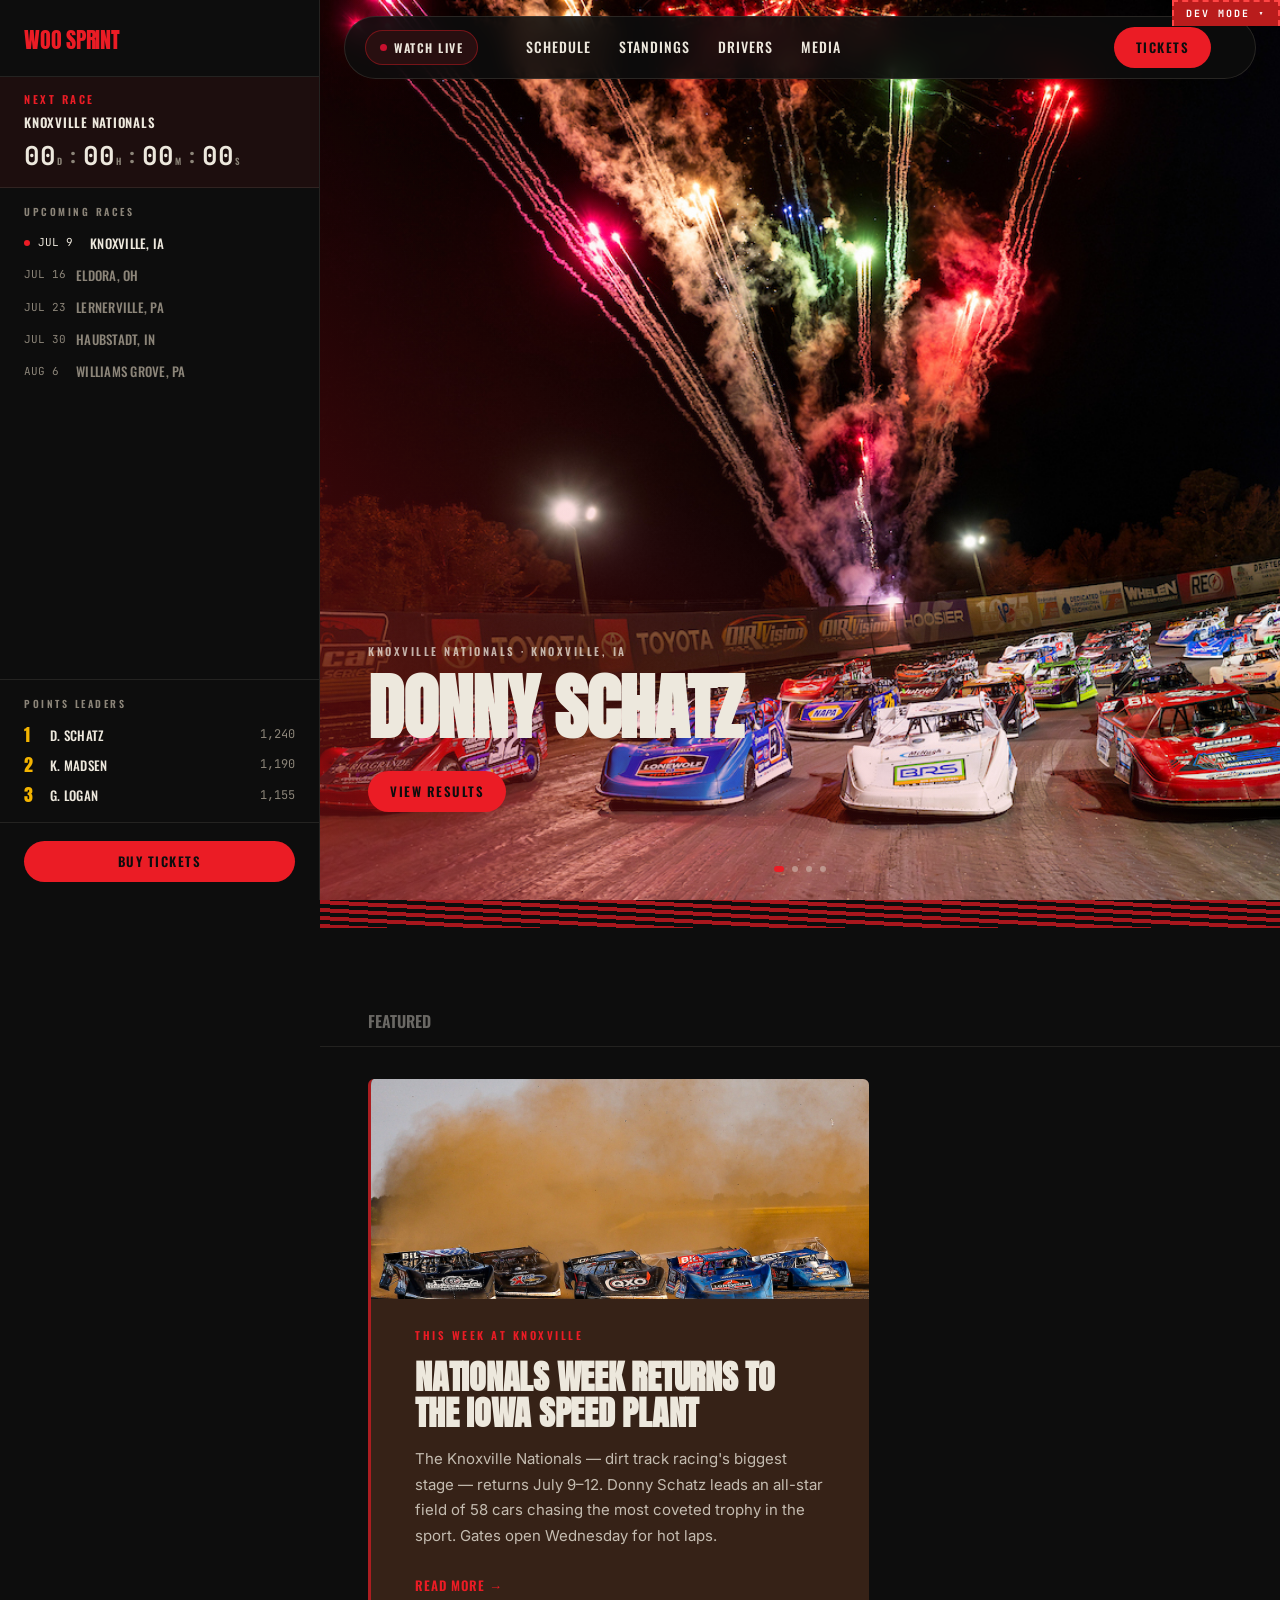
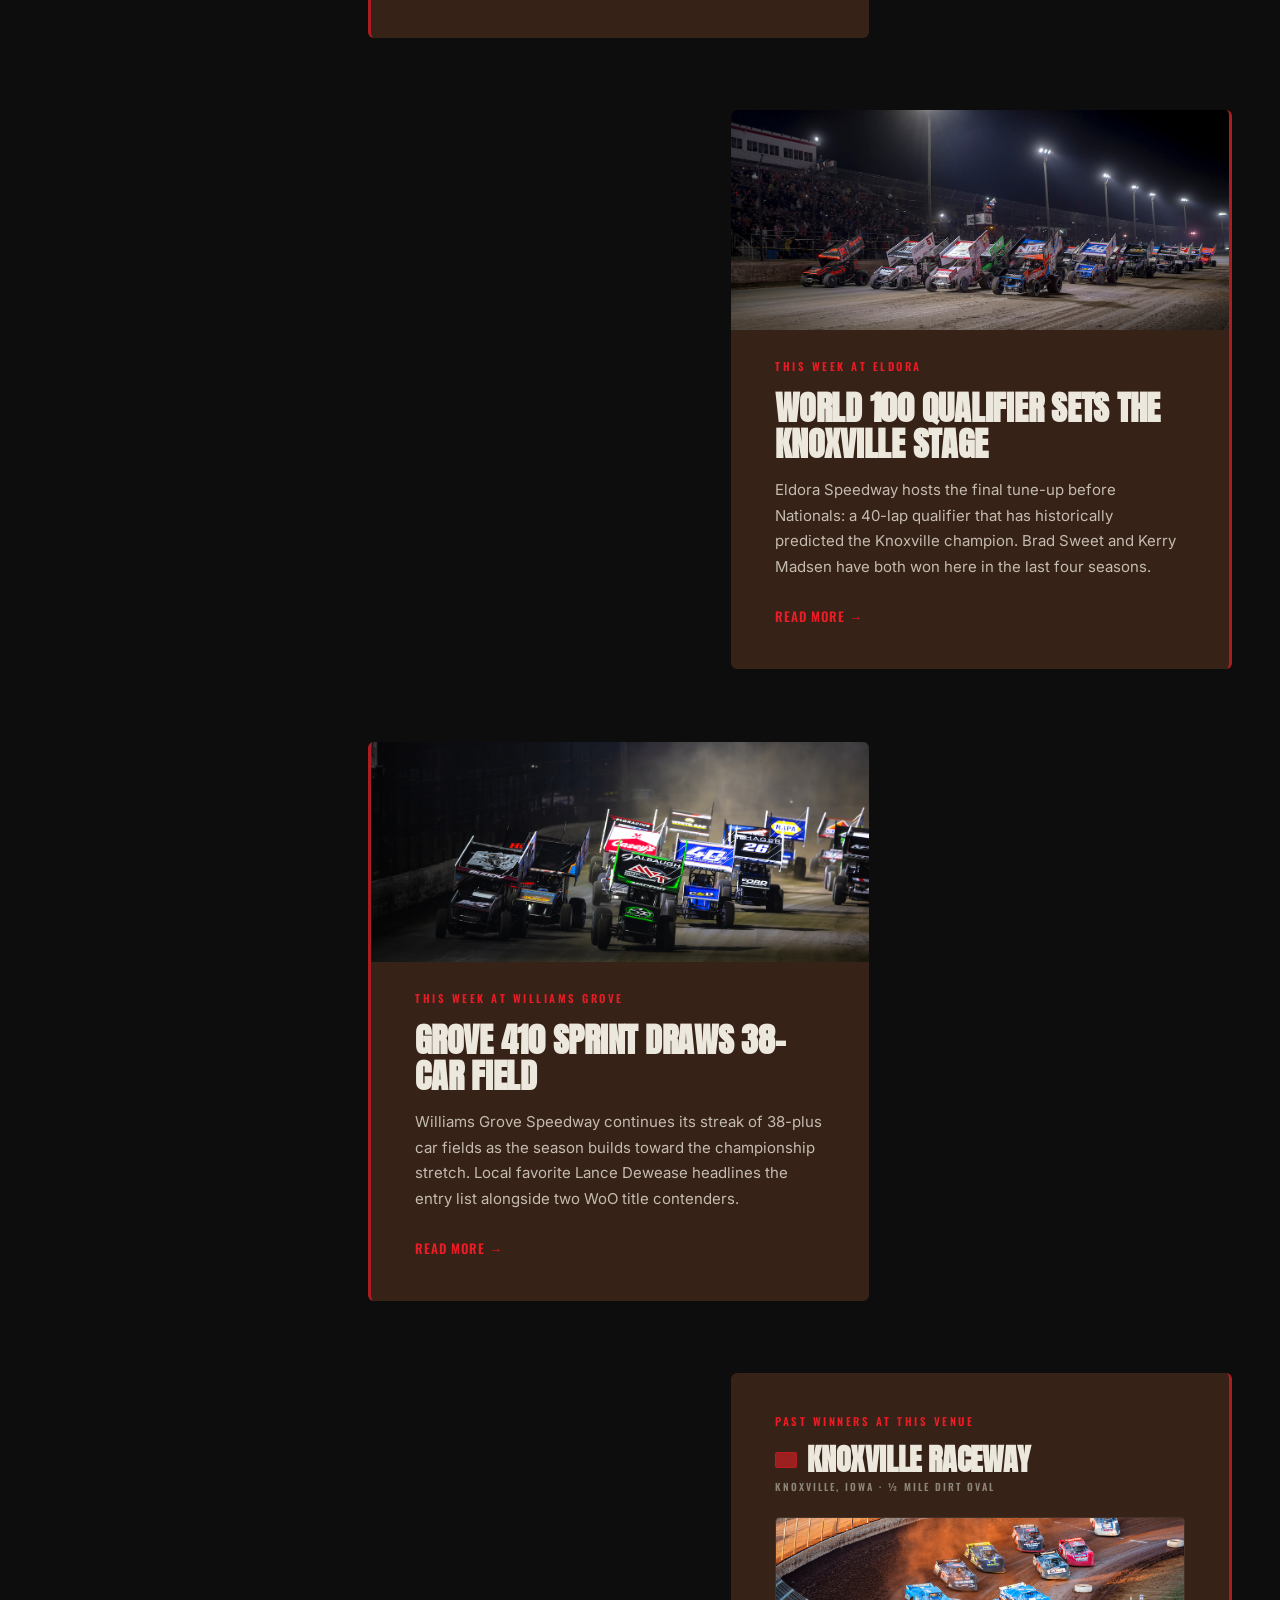
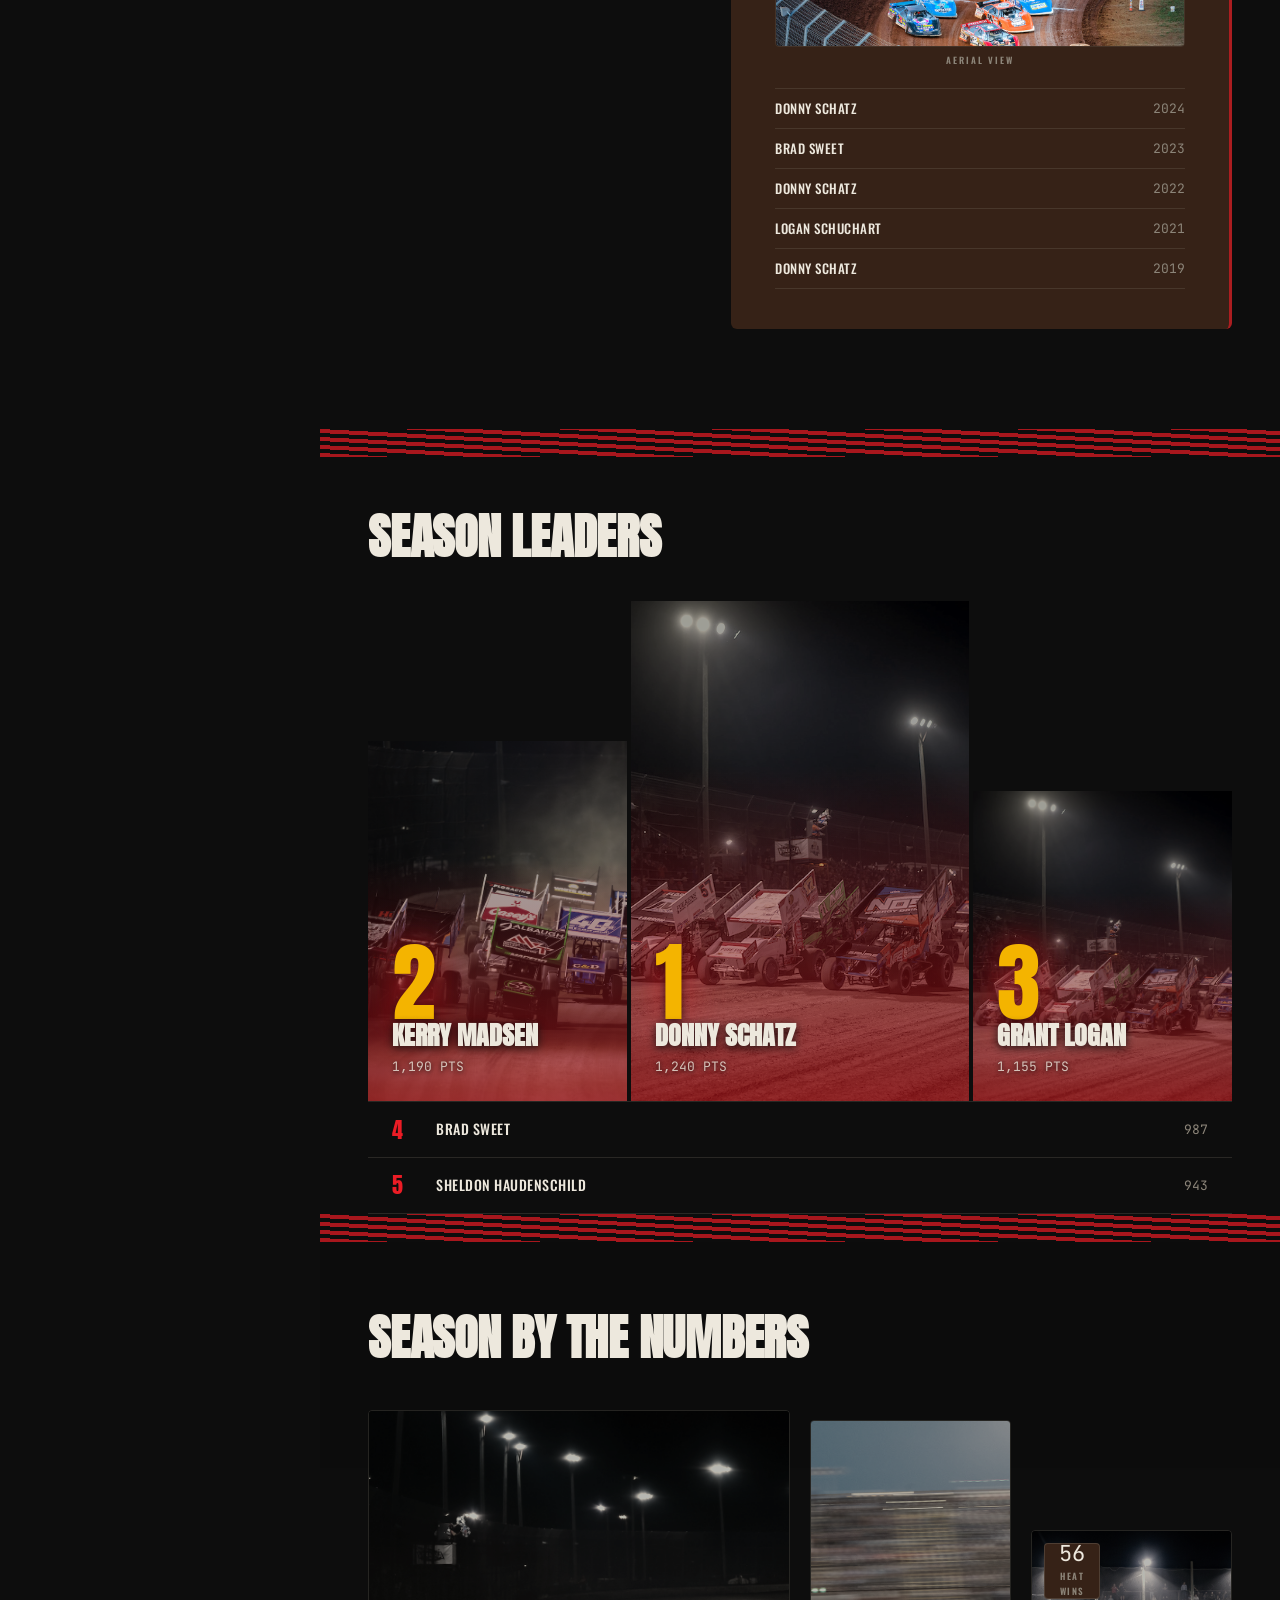
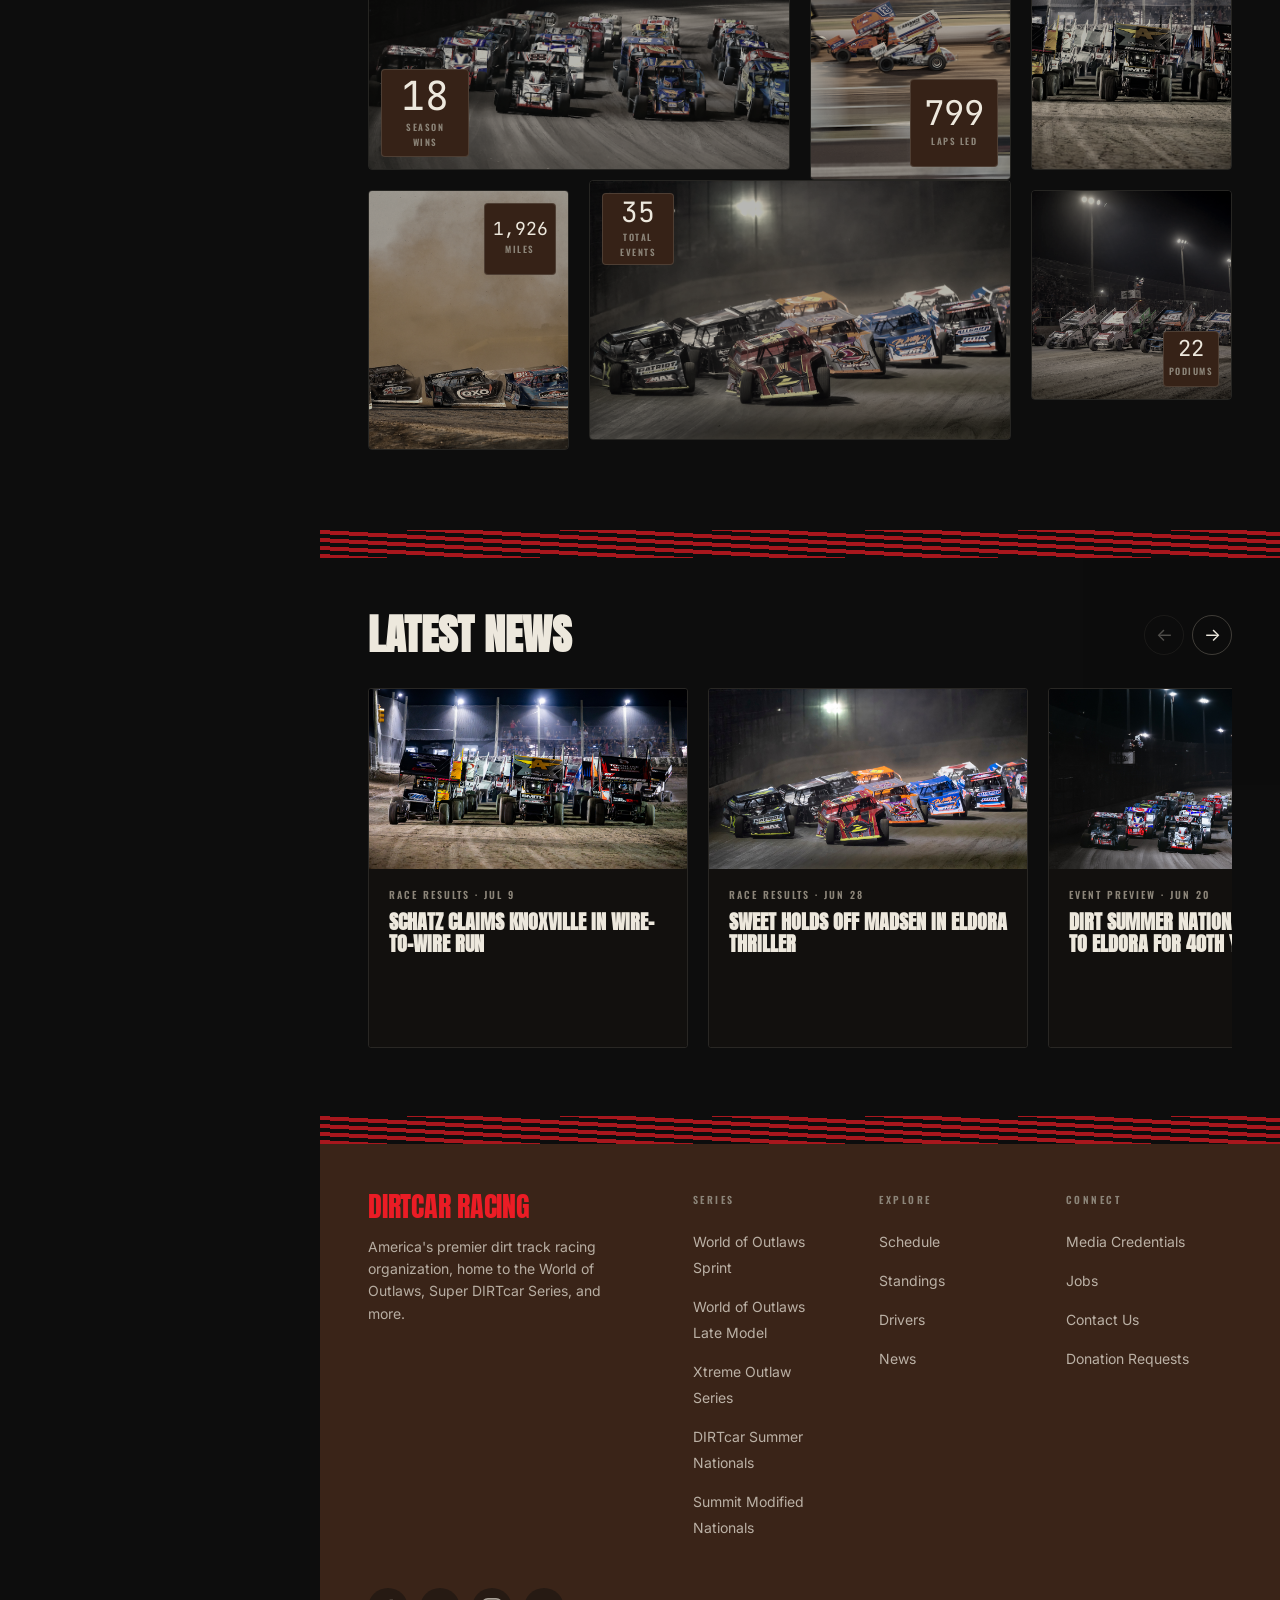
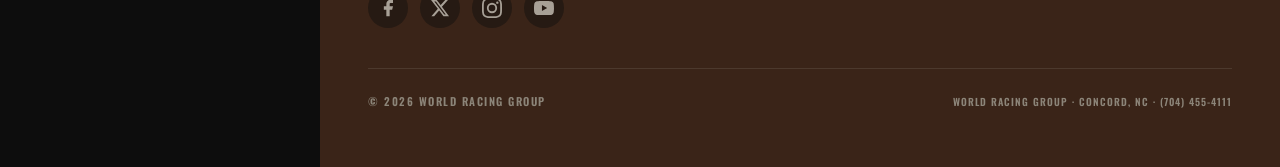
==== commit e7fe3b60: "DRY check and code audit" ====
--- a/index.html
+++ b/index.html
@@ -1,7 +1,5 @@
 <!DOCTYPE html>
-<!-- <html lang="en" data-brand="woo-sprint"> -->
 <html lang="en" data-brand="super-dirtcar">
-  <!-- <html lang="en" data-brand="woo-latemodel"> -->
 
 <head>
   <meta charset="UTF-8">
@@ -184,7 +182,7 @@
                  aria-roledescription="slide"
                  aria-label="Slide 1 of 4: Donny Schatz">
           <!--
-            PROD: replace .hero__photo div with a <picture> element (slide 1 only):
+            PROD: upgrade <img> to <picture> with CDN-hosted AVIF/WebP (slide 1 only):
             <picture>
               <source type="image/avif" srcset="hero-schatz.avif">
               <source type="image/webp" srcset="hero-schatz.webp">
@@ -487,20 +485,13 @@
           <!-- P1 — champion; desktop center (order:2), mobile first (order:1) -->
           <article class="standings__card standings__card--p1" aria-label="1st place: Donny Schatz">
             <!--
-              PROD: replace .standings__photo div (P1 — ~400 px wide × 500 px tall):
+              PROD: upgrade to <picture> with CDN-hosted AVIF/WebP per driver (P1 — 400×500):
               <picture>
                 <source type="image/avif" srcset="driver-schatz.avif">
                 <source type="image/webp" srcset="driver-schatz.webp">
-                <img class="standings__photo"
-                     src="driver-schatz.jpg"
-                     alt=""
-                     width="400" height="500"
-                     loading="lazy" decoding="async">
+                <img class="standings__photo" src="driver-schatz.jpg" alt=""
+                     width="400" height="500" loading="lazy" decoding="async">
               </picture>
-              alt="" because the article's aria-label already names the driver;
-              the photo is supplementary. Card is position:relative so the img
-              must be position:absolute; inset:0; width:100%; height:100%;
-              object-fit:cover (add to .standings__photo img rule in CSS).
             -->
             <!-- WRG racing photo — real but illustrative; production uses driver-specific
                  portraits from WRG media library served as WebP/AVIF from CloudFront CDN. -->
@@ -520,15 +511,12 @@
           <!-- P2 — desktop left flank (order:1) -->
           <article class="standings__card standings__card--p2" aria-label="2nd place: Kerry Madsen">
             <!--
-              PROD: replace .standings__photo div (P2 — ~308 px wide × 360 px tall):
+              PROD: upgrade to <picture> with CDN-hosted AVIF/WebP per driver (P2 — 308×360):
               <picture>
                 <source type="image/avif" srcset="driver-madsen.avif">
                 <source type="image/webp" srcset="driver-madsen.webp">
-                <img class="standings__photo"
-                     src="driver-madsen.jpg"
-                     alt=""
-                     width="308" height="360"
-                     loading="lazy" decoding="async">
+                <img class="standings__photo" src="driver-madsen.jpg" alt=""
+                     width="308" height="360" loading="lazy" decoding="async">
               </picture>
             -->
             <!-- WRG racing photo — real but illustrative; production uses driver-specific portraits. -->
@@ -548,15 +536,12 @@
           <!-- P3 — desktop right flank (order:3) -->
           <article class="standings__card standings__card--p3" aria-label="3rd place: Grant Logan">
             <!--
-              PROD: replace .standings__photo div (P3 — ~308 px wide × 310 px tall):
+              PROD: upgrade to <picture> with CDN-hosted AVIF/WebP per driver (P3 — 308×310):
               <picture>
                 <source type="image/avif" srcset="driver-logan.avif">
                 <source type="image/webp" srcset="driver-logan.webp">
-                <img class="standings__photo"
-                     src="driver-logan.jpg"
-                     alt=""
-                     width="308" height="310"
-                     loading="lazy" decoding="async">
+                <img class="standings__photo" src="driver-logan.jpg" alt=""
+                     width="308" height="310" loading="lazy" decoding="async">
               </picture>
             -->
             <!-- WRG racing photo — real but illustrative; production uses driver-specific portraits. -->
--- a/style.css
+++ b/style.css
@@ -32,14 +32,12 @@
   /* World of Outlaws Sprint Car Series — racing_entity_ID 91 */
   --brand-primary:   #0C7ABF;
   --brand-secondary: #F37937;
-  --brand-base:      #0D0D0D;
 }
 
 [data-brand="woo-latemodel"] {
   /* World of Outlaws Late Model Series — racing_entity_ID 90 */
   --brand-primary:   #FFDE00;
   --brand-secondary: #000000;
-  --brand-base:      #0D0D0D;
 }
 
 [data-brand="super-dirtcar"] {
@@ -48,7 +46,6 @@
   /* WARNING: #EB1C25 on --dc-black = 4.35:1 contrast. Passes large-text AA (3:1)
      only. Never use --brand-primary as body-weight text in this skin. */
   --brand-secondary: #F4B400;  /* DERIVED — no secondary_HTML_color in DB; placeholder */
-  --brand-base:      #0D0D0D;
 }
 
 
@@ -719,25 +716,6 @@
   pointer-events: none;
 }
 
-/* --- Placeholder sections (Layer 3 shell) --- */
-.placeholder-section {
-  height: 80vh;
-  min-height: 400px;
-  display: flex;
-  align-items: center;
-  justify-content: center;
-  background: rgba(13, 13, 13, 0.70);
-  border-bottom: 1px dashed color-mix(in srgb, var(--dc-track-gray) 22%, transparent);
-  position: relative;
-}
-
-.placeholder-section__label {
-  font-size: 12px;
-  letter-spacing: 4px;
-  color: color-mix(in srgb, var(--dc-track-gray) 55%, transparent); /* overrides .u-label */
-  user-select: none;
-}
-
 /* --- Hero carousel (Layer 3.1) --- */
 /* PRODUCTION: slide content from WRG-PublicApi race-results endpoint */
 
@@ -2022,19 +2000,11 @@
     margin-bottom: 32px;
   }
 
+  /* grid-template-columns and cell placements cascade unchanged from max-width:1279px */
   .season-stats__bento {
-    grid-template-columns: 1fr 1fr;
     grid-template-rows: 200px 160px 160px 130px;
     gap: 12px;
   }
-
-  /* Override any intermediate placements (same structure, tighter rows) */
-  .bento-cell--season-wins  { grid-column: 1 / 3; grid-row: 1; }
-  .bento-cell--laps-led     { grid-column: 1;     grid-row: 2; transform: none; }
-  .bento-cell--heat-wins    { grid-column: 2;     grid-row: 2; height: auto; align-self: stretch; }
-  .bento-cell--miles        { grid-column: 1;     grid-row: 3; }
-  .bento-cell--total-events { grid-column: 2;     grid-row: 3; transform: none; }
-  .bento-cell--podiums      { grid-column: 1 / 3; grid-row: 4; height: auto; align-self: stretch; }
 
   /* Scale all badge tiers down for narrow mobile cells */
   .bento-badge--xl { width: 60px; height: 60px; padding: 7px; }
